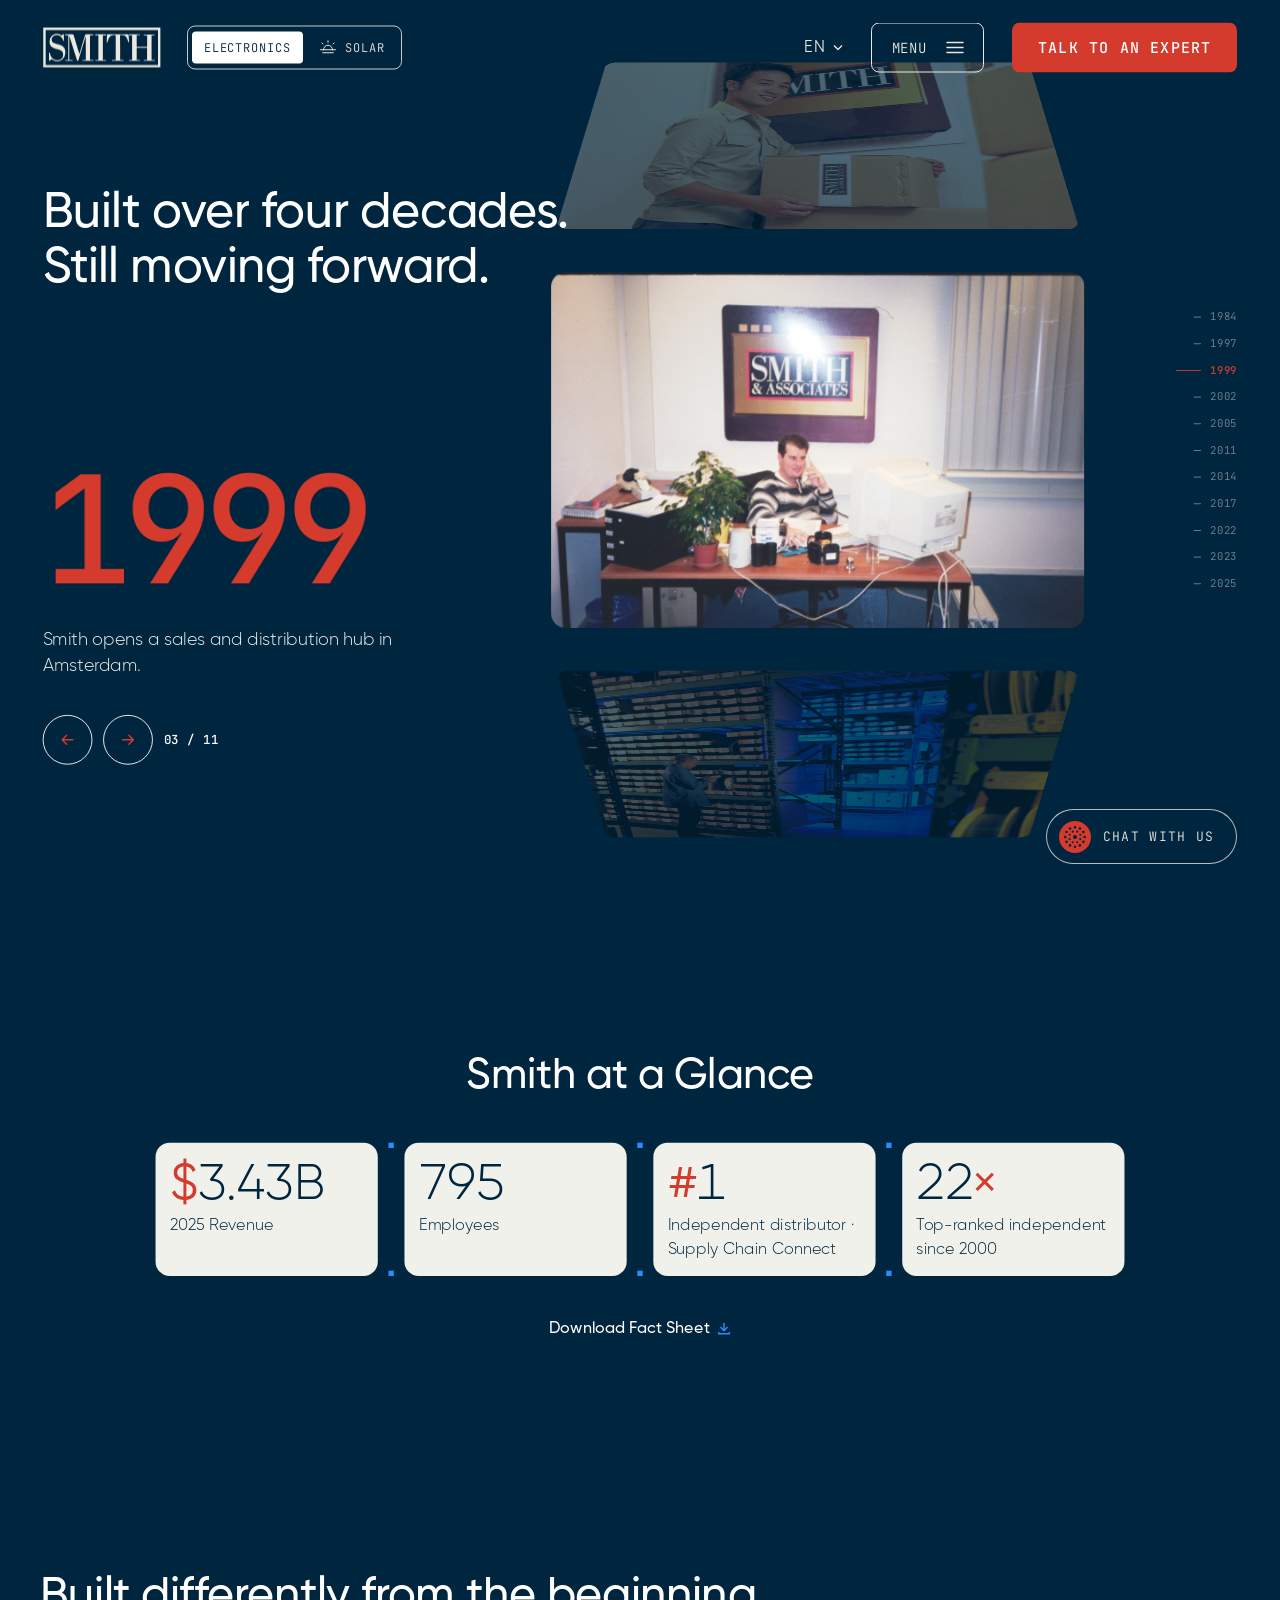
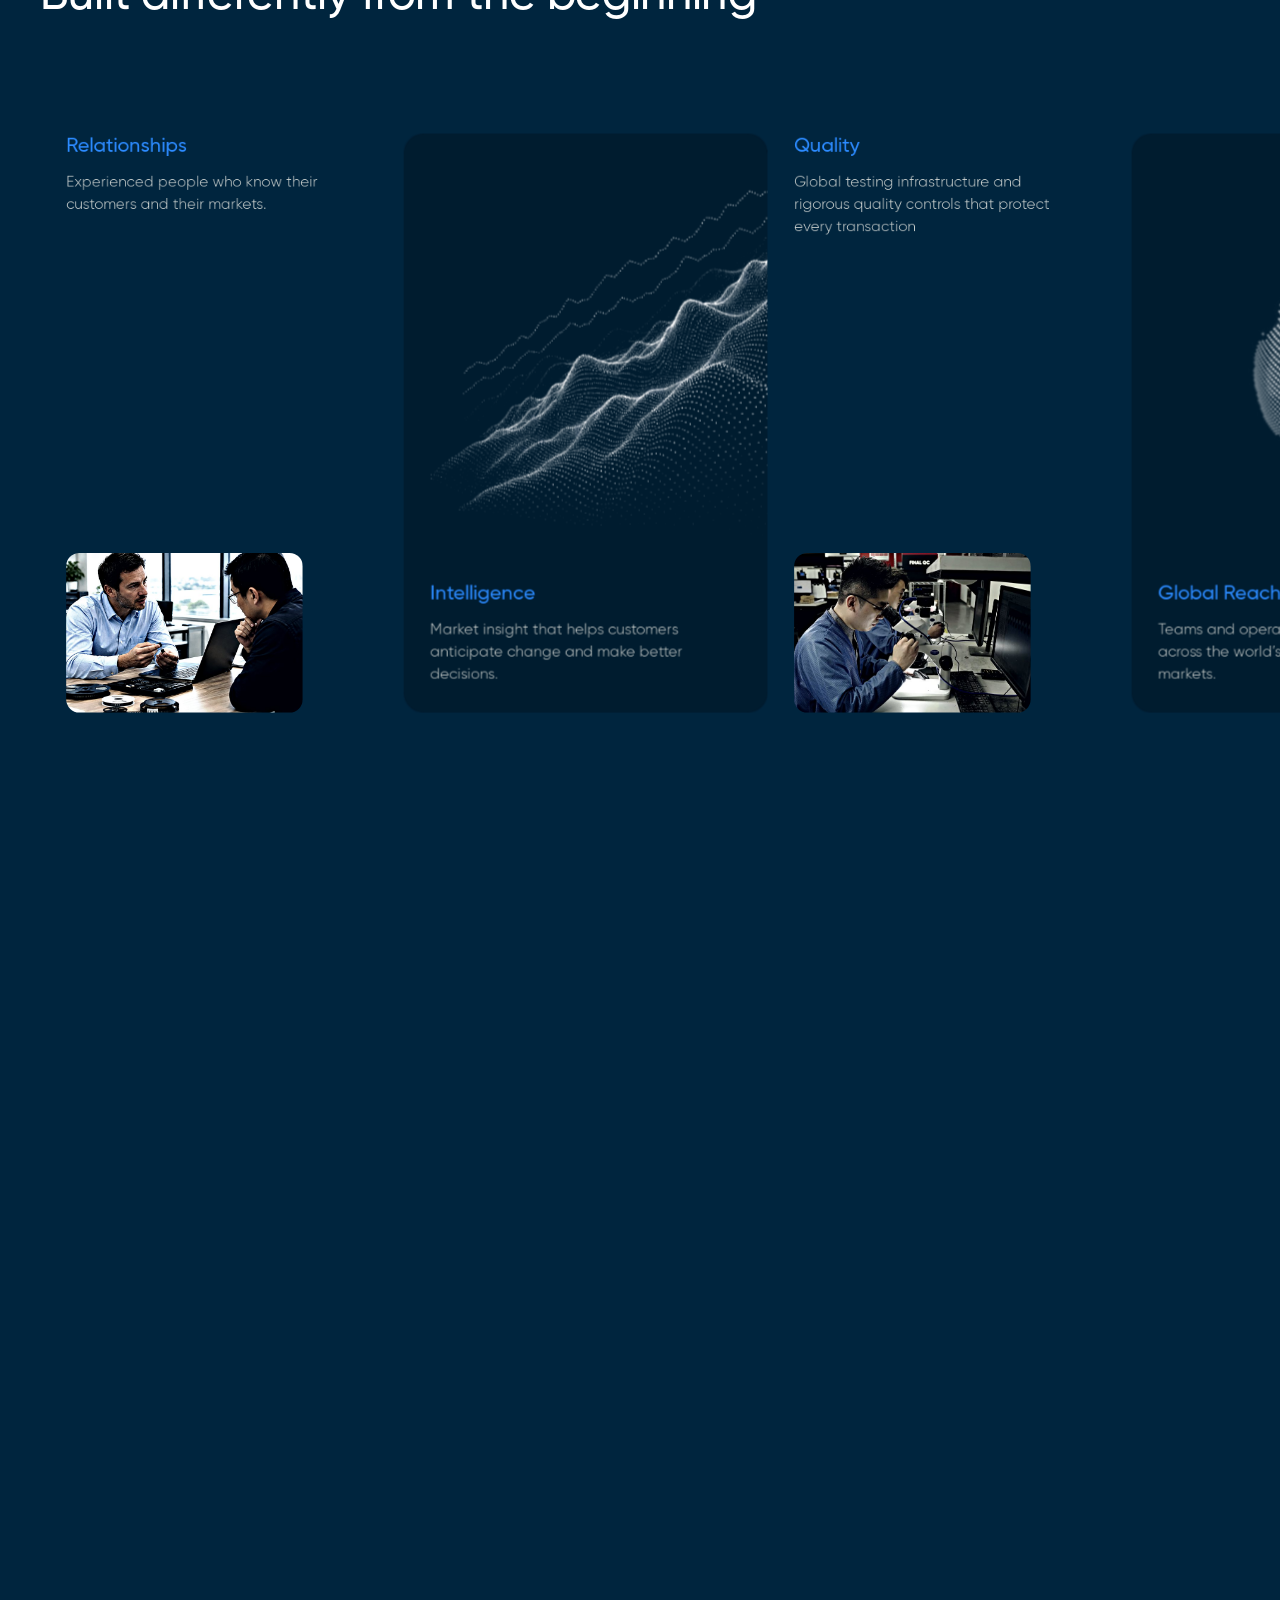
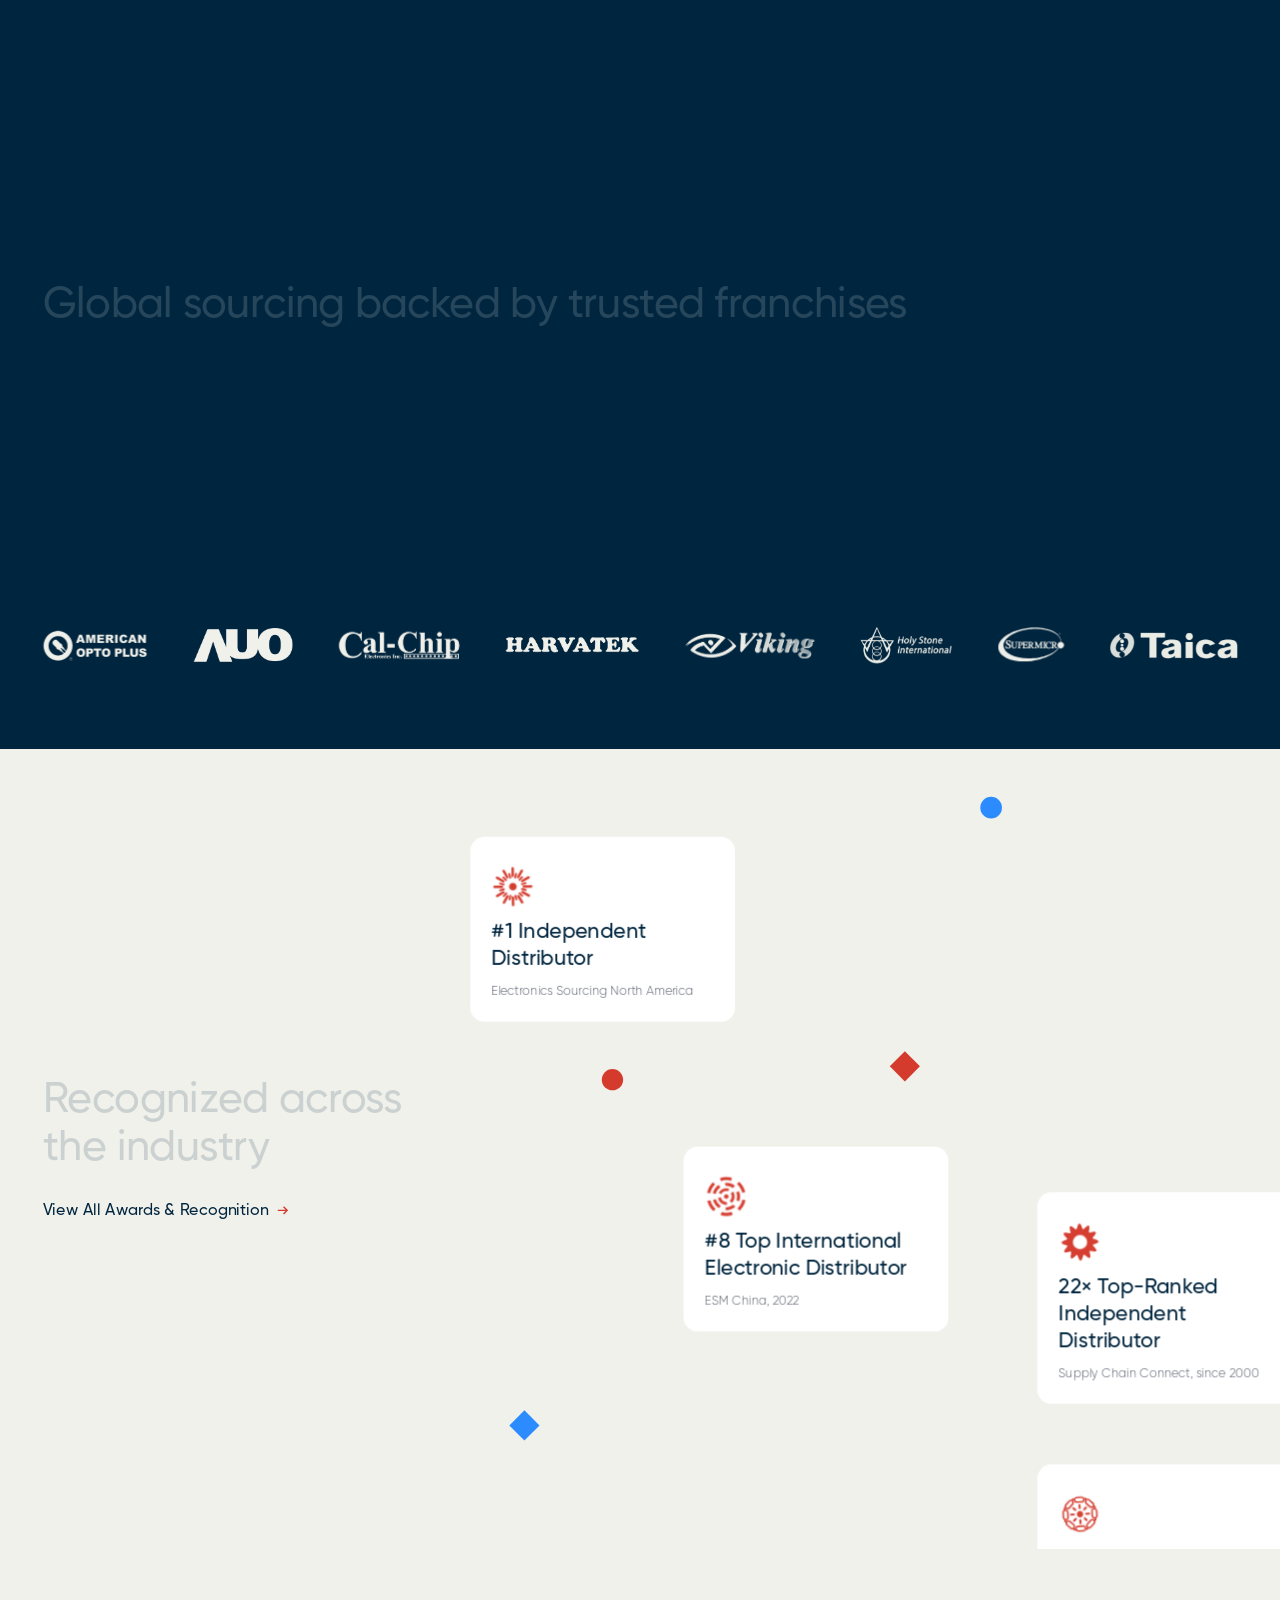
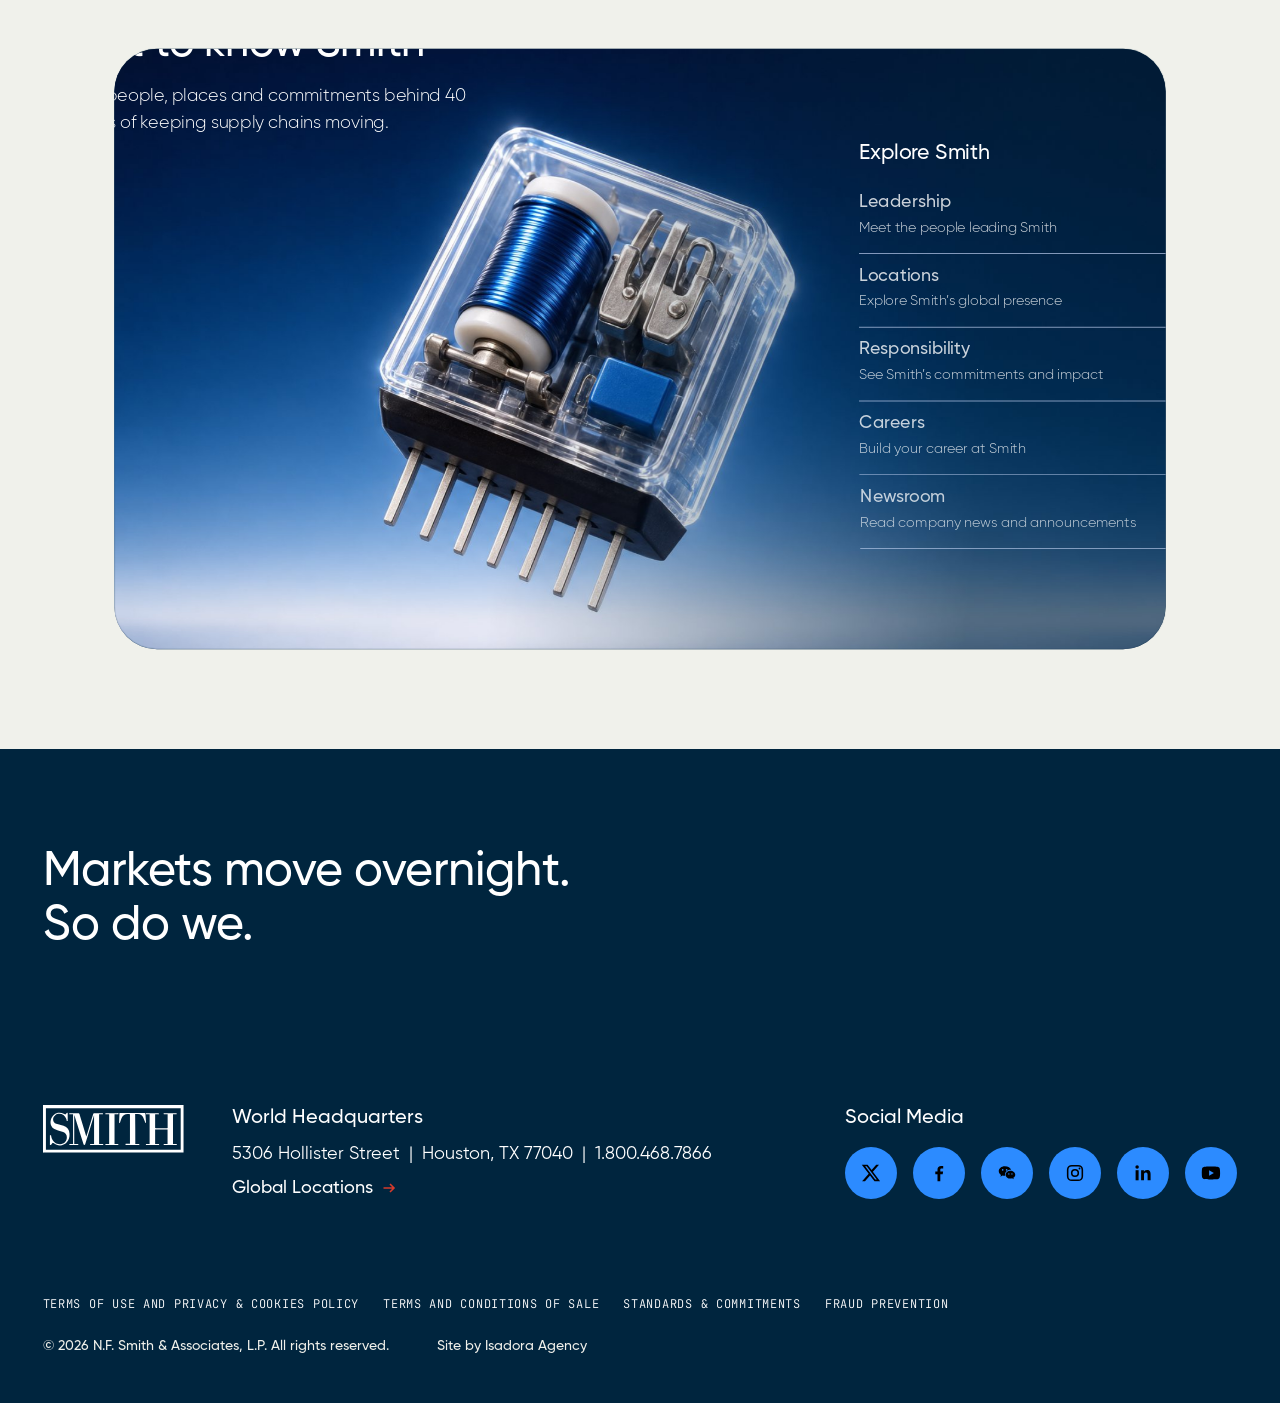
==== company/about-v2/index.html @ a2d8f2f0 "About v2: Get to know Smith title + subhead (matches Figma) Co-Authored-By: Claude Opus 5.5 <noreply" ====
<!doctype html>
<html lang="en">
<head>
  <meta charset="utf-8" />
  <script>document.documentElement.classList.add("js")</script>
  <meta name="robots" content="noindex, nofollow" />
  <meta name="viewport" content="width=device-width, initial-scale=1" />
  <title>About Smith (v2) — Smith</title>

  <link rel="preconnect" href="https://fonts.googleapis.com" />
  <link rel="preconnect" href="https://fonts.gstatic.com" crossorigin />
  <link href="https://fonts.googleapis.com/css2?family=JetBrains+Mono:wght@400;500&display=swap" rel="stylesheet" />
  <link rel="preload" href="../../assets/fonts/Gilroy-Regular.woff2" as="font" type="font/woff2" crossorigin />
  <link rel="preload" href="../../assets/fonts/Gilroy-Medium.woff2" as="font" type="font/woff2" crossorigin />

  <link rel="stylesheet" href="../../vendor/lenis.css" />
  <link rel="stylesheet" href="../../css/style.css?v=53" />
  <link rel="stylesheet" href="../../css/about-v2.css?v=7" />
</head>
<body class="page-about">

  <!-- shared icon sprite -->
  <svg width="0" height="0" style="position:absolute" aria-hidden="true">
    <symbol id="i-arrow" viewBox="0 0 16 16"><path d="M2.5 8h10.5M9 4l4 4-4 4" fill="none" stroke="currentColor" stroke-width="1.6"/></symbol>
    <symbol id="i-mark" viewBox="0 0 24 24" fill="currentColor"><circle cx="12" cy="2.2" r="1.3"/><circle cx="16.85" cy="3.5" r="1.3"/><circle cx="20.4" cy="7.05" r="1.3"/><circle cx="21.7" cy="12" r="1.3"/><circle cx="20.4" cy="16.85" r="1.3"/><circle cx="16.85" cy="20.4" r="1.3"/><circle cx="12" cy="21.7" r="1.3"/><circle cx="7.05" cy="20.4" r="1.3"/><circle cx="3.5" cy="16.85" r="1.3"/><circle cx="2.2" cy="12" r="1.3"/><circle cx="3.5" cy="7.05" r="1.3"/><circle cx="7.05" cy="3.5" r="1.3"/><circle cx="14.15" cy="6.65" r="1.05"/><circle cx="17.25" cy="9.75" r="1.05"/><circle cx="17.25" cy="14.15" r="1.05"/><circle cx="14.15" cy="17.25" r="1.05"/><circle cx="9.75" cy="17.25" r="1.05"/><circle cx="6.65" cy="14.15" r="1.05"/><circle cx="6.65" cy="9.75" r="1.05"/><circle cx="9.75" cy="6.65" r="1.05"/><circle cx="12" cy="12" r="2"/></symbol>
    <symbol id="i-chart" viewBox="0 0 24 24"><path d="M21 21H6.2c-1.1 0-1.7 0-2.1-.2a2 2 0 0 1-.9-.9C3 19.5 3 18.9 3 17.8V3m18 4-5.4 5.4c-.2.2-.3.3-.4.3h-.4c-.1 0-.2-.1-.4-.3l-1.9-1.9c-.2-.2-.3-.3-.4-.3h-.4c-.1 0-.2.1-.4.3L7 15m14-8h-4m4 0v4" fill="none" stroke="currentColor" stroke-width="2" stroke-linecap="round" stroke-linejoin="round"/></symbol>
  </svg>

  <!-- =====================================================
       HEADER — fixed nav (Nav Bar AA) + live market ticker
       ===================================================== -->
  <header class="header">
    <div class="nav">
      <div class="nav__brand">
        <a href="../../" class="logo" aria-label="Smith home"><img src="../../assets/img/logo.svg" alt="Smith" width="120" height="41" /></a>
        <nav class="switch" aria-label="Business unit">
          <a class="switch__btn is-active" href="../../" aria-current="page">Electronics</a>
          <a class="switch__btn" href="https://isadoraagency.github.io/smith-solar/" data-site-switch>
            <!-- sun icon, from the Smith Solar nav toggle -->
            <svg class="switch__icon" width="18" height="18" viewBox="0 0 18 18" fill="none" aria-hidden="true"><path d="M9 2.25V3.75M3.98559 5.48559L2.92493 4.42493M14.0143 5.48559L15.075 4.42493M4.5 11.25C4.5 8.76472 6.51472 6.75 9 6.75C11.4853 6.75 13.5 8.76472 13.5 11.25M4.5 11.25H13.5M4.5 11.25H1.5M13.5 11.25H16.5M14.25 14.25H3.75" stroke="currentColor" stroke-linecap="round" stroke-linejoin="round"/></svg>
            Solar
          </a>
        </nav>
      </div>

      <div class="nav__right">
        <button type="button" class="nav__lang">EN <svg width="10" height="6" viewBox="0 0 10 6" fill="none" stroke="currentColor" stroke-width="1.3" aria-hidden="true"><path d="m1 1 4 4 4-4"/></svg></button>
        <button type="button" class="menu-btn" id="menuBtn" aria-expanded="false" aria-controls="siteMenu"><span class="menu-btn__label">Menu</span><svg class="menu-btn__open" width="24" height="24" viewBox="0 0 24 24" fill="none" stroke="currentColor" stroke-width="1.5" stroke-linecap="round" aria-hidden="true"><path d="M4 7h16M4 12h16M4 17h16"/></svg><svg class="menu-btn__close" width="24" height="24" viewBox="0 0 24 24" fill="none" stroke="currentColor" stroke-width="1.6" stroke-linecap="round" aria-hidden="true"><path d="M6 6l12 12M18 6 6 18"/></svg></button>
        <a href="#contact" class="cta">Talk to an Expert</a>
      </div>
    </div>

    <!-- full-screen menu (sm-nav-desktop v2, state=open) — js/nav-menu.js -->
    <div class="site-menu" id="siteMenu" role="dialog" aria-modal="true" aria-label="Menu" hidden data-lenis-prevent>
      <div class="site-menu__inner">
        <ul class="site-menu__primary" aria-label="Menu">
            <li><button type="button" class="site-menu__item" data-panel="services" aria-controls="panel-services">Services<svg class="site-menu__arrow" viewBox="0 0 20 20" aria-hidden="true"><path d="M4 10h12M11 5l5 5-5 5"/></svg></button></li>
            <li><a href="#" class="site-menu__item">Products<svg class="site-menu__arrow" viewBox="0 0 20 20" aria-hidden="true"><path d="M4 10h12M11 5l5 5-5 5"/></svg></a></li>
            <li><button type="button" class="site-menu__item" data-panel="industries" aria-controls="panel-industries">Industries<svg class="site-menu__arrow" viewBox="0 0 20 20" aria-hidden="true"><path d="M4 10h12M11 5l5 5-5 5"/></svg></button></li>
            <li><a href="#" class="site-menu__item">Quality<svg class="site-menu__arrow" viewBox="0 0 20 20" aria-hidden="true"><path d="M4 10h12M11 5l5 5-5 5"/></svg></a></li>
            <li><a href="#" class="site-menu__item">Market Intelligence<svg class="site-menu__arrow" viewBox="0 0 20 20" aria-hidden="true"><path d="M4 10h12M11 5l5 5-5 5"/></svg></a></li>
            <li><button type="button" class="site-menu__item is-current" data-panel="company" aria-controls="panel-company">Company<svg class="site-menu__arrow" viewBox="0 0 20 20" aria-hidden="true"><path d="M4 10h12M11 5l5 5-5 5"/></svg></button></li>
            <li class="site-menu__login-row"><a href="#" class="site-menu__login"><svg class="site-menu__user" viewBox="0 0 24 24" fill="none" stroke="currentColor" stroke-width="1.3" aria-hidden="true"><circle cx="12" cy="8" r="4.2"/><path d="M4 21c.8-4.2 4-6.5 8-6.5s7.2 2.3 8 6.5"/></svg><span>Log in</span></a></li>
        </ul>
        <div class="site-menu__panels">
          <div class="site-menu__panel" id="panel-services" data-panel="services" hidden>
            <p class="site-menu__title">Services</p>
            <ul><li><a href="../../services/procurement-v3/">Procurement<svg class="site-menu__arrow" viewBox="0 0 20 20" aria-hidden="true"><path d="M4 10h12M11 5l5 5-5 5"/></svg></a></li><li><a href="#">Supply Chain<svg class="site-menu__arrow" viewBox="0 0 20 20" aria-hidden="true"><path d="M4 10h12M11 5l5 5-5 5"/></svg></a></li><li><a href="#">Operational Capabilities<svg class="site-menu__arrow" viewBox="0 0 20 20" aria-hidden="true"><path d="M4 10h12M11 5l5 5-5 5"/></svg></a></li></ul>
          </div>
          <div class="site-menu__panel site-menu__panel--cols" id="panel-industries" data-panel="industries" hidden>
            <p class="site-menu__title">Industries</p>
            <ul><li><a href="../../industries/aerospace-defense/">Aerospace &amp; Defense<svg class="site-menu__arrow" viewBox="0 0 20 20" aria-hidden="true"><path d="M4 10h12M11 5l5 5-5 5"/></svg></a></li><li><a href="#">Automation<svg class="site-menu__arrow" viewBox="0 0 20 20" aria-hidden="true"><path d="M4 10h12M11 5l5 5-5 5"/></svg></a></li><li><a href="#">Automotive<svg class="site-menu__arrow" viewBox="0 0 20 20" aria-hidden="true"><path d="M4 10h12M11 5l5 5-5 5"/></svg></a></li><li><a href="#">Computing<svg class="site-menu__arrow" viewBox="0 0 20 20" aria-hidden="true"><path d="M4 10h12M11 5l5 5-5 5"/></svg></a></li><li><a href="#">Consumer Electronics<svg class="site-menu__arrow" viewBox="0 0 20 20" aria-hidden="true"><path d="M4 10h12M11 5l5 5-5 5"/></svg></a></li><li><a href="#">Data Centers<svg class="site-menu__arrow" viewBox="0 0 20 20" aria-hidden="true"><path d="M4 10h12M11 5l5 5-5 5"/></svg></a></li><li><a href="#">E-Commerce<svg class="site-menu__arrow" viewBox="0 0 20 20" aria-hidden="true"><path d="M4 10h12M11 5l5 5-5 5"/></svg></a></li><li><a href="#">Education<svg class="site-menu__arrow" viewBox="0 0 20 20" aria-hidden="true"><path d="M4 10h12M11 5l5 5-5 5"/></svg></a></li><li><a href="#">Gaming<svg class="site-menu__arrow" viewBox="0 0 20 20" aria-hidden="true"><path d="M4 10h12M11 5l5 5-5 5"/></svg></a></li><li><a href="#">IoT<svg class="site-menu__arrow" viewBox="0 0 20 20" aria-hidden="true"><path d="M4 10h12M11 5l5 5-5 5"/></svg></a></li><li><a href="#">Medical<svg class="site-menu__arrow" viewBox="0 0 20 20" aria-hidden="true"><path d="M4 10h12M11 5l5 5-5 5"/></svg></a></li><li><a href="#">Oil &amp; Gas<svg class="site-menu__arrow" viewBox="0 0 20 20" aria-hidden="true"><path d="M4 10h12M11 5l5 5-5 5"/></svg></a></li></ul>
          </div>
          <div class="site-menu__panel site-menu__panel--groups" id="panel-company" data-panel="company" hidden>
            <p class="site-menu__title">Company</p>
            <div class="site-menu__groups">
              <div class="site-menu__group"><p class="site-menu__group-title">About Us</p><ul><li><a href="../../company/about-v2/" aria-current="page">Smith Advantage<svg class="site-menu__arrow" viewBox="0 0 20 20" aria-hidden="true"><path d="M4 10h12M11 5l5 5-5 5"/></svg></a></li><li><a href="#">Leadership<svg class="site-menu__arrow" viewBox="0 0 20 20" aria-hidden="true"><path d="M4 10h12M11 5l5 5-5 5"/></svg></a></li><li><a href="#">Locations<svg class="site-menu__arrow" viewBox="0 0 20 20" aria-hidden="true"><path d="M4 10h12M11 5l5 5-5 5"/></svg></a></li><li><a href="#">Careers<svg class="site-menu__arrow" viewBox="0 0 20 20" aria-hidden="true"><path d="M4 10h12M11 5l5 5-5 5"/></svg></a></li><li><a href="#">Newsroom<svg class="site-menu__arrow" viewBox="0 0 20 20" aria-hidden="true"><path d="M4 10h12M11 5l5 5-5 5"/></svg></a></li></ul></div>
              <div class="site-menu__group"><p class="site-menu__group-title">Our Values</p><ul><li><a href="#">Corporate Social Responsibility<svg class="site-menu__arrow" viewBox="0 0 20 20" aria-hidden="true"><path d="M4 10h12M11 5l5 5-5 5"/></svg></a></li><li><a href="#">Sustainability<svg class="site-menu__arrow" viewBox="0 0 20 20" aria-hidden="true"><path d="M4 10h12M11 5l5 5-5 5"/></svg></a></li><li><a href="#">Structure &amp; Finance<svg class="site-menu__arrow" viewBox="0 0 20 20" aria-hidden="true"><path d="M4 10h12M11 5l5 5-5 5"/></svg></a></li></ul></div>
            </div>
          </div>
        </div>
      </div>
    </div>
  </header>

  <main id="main">
    <!-- =====================================================
         1. HERO + TIMELINE (sm-module--hero, 2994:12561)
         Pinned: scroll or drag rolls the photo drum through the
         years, the year rolls like an odometer, the index on the
         right and the arrows jump to any year.
         ===================================================== -->
    <section class="scene dp" id="top" data-nav="dark" aria-roledescription="carousel" aria-label="Smith timeline">
      <div class="canvas">
        <h1 class="dp__title" id="heroTitle">Built over four decades.<br />Still moving forward.</h1>
        <div class="dp__info">
          <p class="dp__year odo" id="dpYear" aria-hidden="true"><span class="odo__col"><span class="odo__strip"><span>0</span><span>1</span><span>2</span><span>3</span><span>4</span><span>5</span><span>6</span><span>7</span><span>8</span><span>9</span></span></span><span class="odo__col"><span class="odo__strip"><span>0</span><span>1</span><span>2</span><span>3</span><span>4</span><span>5</span><span>6</span><span>7</span><span>8</span><span>9</span></span></span><span class="odo__col"><span class="odo__strip"><span>0</span><span>1</span><span>2</span><span>3</span><span>4</span><span>5</span><span>6</span><span>7</span><span>8</span><span>9</span></span></span><span class="odo__col"><span class="odo__strip"><span>0</span><span>1</span><span>2</span><span>3</span><span>4</span><span>5</span><span>6</span><span>7</span><span>8</span><span>9</span></span></span></p>
          <p class="dp__text" id="dpText" aria-live="polite">Smith is founded in Houston by the Ackerley family.</p>
          <div class="dp__controls">
            <button type="button" class="dp__btn dp__btn--prev" id="tlPrev" aria-label="Previous year" disabled><svg viewBox="0 0 20 20" aria-hidden="true"><path d="M4 10h12M11 5l5 5-5 5"/></svg></button>
            <button type="button" class="dp__btn" id="tlNext" aria-label="Next year"><svg viewBox="0 0 20 20" aria-hidden="true"><path d="M4 10h12M11 5l5 5-5 5"/></svg></button>
            <p class="dp__count"><span id="tlNow">01</span> / 11</p>
          </div>
        </div>
        <div class="dp__stage" id="dpStage">
          <ol class="dp__stack" id="dpStack">
            <li class="dp-slide"><img src="../../assets/img/about/1984.jpg" alt="Smith in 1984" draggable="false" /></li>
            <li class="dp-slide"><img src="../../assets/img/about/1997.jpg" alt="Smith in 1997" draggable="false" /></li>
            <li class="dp-slide"><img src="../../assets/img/about/1999.jpg" alt="Smith in 1999" loading="lazy" draggable="false" /></li>
            <li class="dp-slide"><img src="../../assets/img/about/2002.jpg" alt="Smith in 2002" loading="lazy" draggable="false" /></li>
            <li class="dp-slide"><img src="../../assets/img/about/2005.jpg" alt="Smith in 2005" loading="lazy" draggable="false" /></li>
            <li class="dp-slide"><img src="../../assets/img/about/2011.jpg" alt="Smith in 2011" loading="lazy" draggable="false" /></li>
            <li class="dp-slide"><img src="../../assets/img/about/2014.jpg" alt="Smith in 2014" loading="lazy" draggable="false" /></li>
            <li class="dp-slide"><img src="../../assets/img/about/2017.jpg" alt="Smith in 2017" loading="lazy" draggable="false" /></li>
            <li class="dp-slide"><img src="../../assets/img/about/2022.jpg" alt="Smith in 2022" loading="lazy" draggable="false" /></li>
            <li class="dp-slide"><img src="../../assets/img/about/2023.jpg" alt="Smith in 2023" loading="lazy" draggable="false" /></li>
            <li class="dp-slide"><img src="../../assets/img/about/2025.jpg" alt="Smith in 2025" loading="lazy" draggable="false" /></li>
          </ol>
        </div>
        <nav class="dp-index" aria-label="Timeline years">
          <ol>
            <li class="dp-index__item is-active"><button type="button" aria-label="Go to 1984"><i></i>1984</button></li>
            <li class="dp-index__item"><button type="button" aria-label="Go to 1997"><i></i>1997</button></li>
            <li class="dp-index__item"><button type="button" aria-label="Go to 1999"><i></i>1999</button></li>
            <li class="dp-index__item"><button type="button" aria-label="Go to 2002"><i></i>2002</button></li>
            <li class="dp-index__item"><button type="button" aria-label="Go to 2005"><i></i>2005</button></li>
            <li class="dp-index__item"><button type="button" aria-label="Go to 2011"><i></i>2011</button></li>
            <li class="dp-index__item"><button type="button" aria-label="Go to 2014"><i></i>2014</button></li>
            <li class="dp-index__item"><button type="button" aria-label="Go to 2017"><i></i>2017</button></li>
            <li class="dp-index__item"><button type="button" aria-label="Go to 2022"><i></i>2022</button></li>
            <li class="dp-index__item"><button type="button" aria-label="Go to 2023"><i></i>2023</button></li>
            <li class="dp-index__item"><button type="button" aria-label="Go to 2025"><i></i>2025</button></li>
          </ol>
        </nav>
        <div hidden><template>Smith is founded in Houston by the Ackerley family.</template><template>Smith opens a sales and distribution hub in Hong Kong.</template><template>Smith opens a sales and distribution hub in Amsterdam.</template><template>Smith earns ISO 9001 certification.</template><template>Smith’s sales exceed $500 million.</template><template>Smith completes a green renovation of its Houston headquarters.</template><template>A new 57,000 sq. ft. Houston operational hub extends service capabilities.</template><template>Smith’s sales exceed $1 billion.</template><template>Smith’s sales exceed $4 billion.</template><template>Smith opens its fifth distribution hub, in Singapore.</template><template>With 800 employees worldwide, Smith is the leading independent distributor of electronic components.</template></div>
      </div>
    </section>

    <!-- =====================================================
         2. SMITH AT A GLANCE (sm-module--global-reach, 3001:13951)
         ===================================================== -->
    <section class="frame glance" data-nav="dark" style="--fh:666">
      <div class="frame__canvas">
        <h2 class="t-h2 glance__title" id="glanceTitle">Smith at a Glance</h2>
        <ul class="glance__stats">
          <li class="stat"><p class="stat__value" data-count="3.45" data-pre="$" data-post="B"><b>$</b>3.45B</p><p class="stat__label">2025 Revenue</p></li>
          <li class="stat"><p class="stat__value" data-count="800" data-pre="" data-post="">800</p><p class="stat__label">Employees</p></li>
          <li class="stat"><p class="stat__value" data-count="1" data-pre="#" data-post=""><b>#</b>1</p><p class="stat__label">Independent distributor · Supply Chain Connect</p></li>
          <li class="stat"><p class="stat__value" data-count="22" data-pre="" data-post="×">22<b>×</b></p><p class="stat__label">Top-ranked independent since 2000</p></li>
        </ul>
        <a href="#" class="link glance__link">Download Fact Sheet <svg viewBox="0 0 16 16" aria-hidden="true"><path d="M8 2v8.5M4 6.5l4 4 4-4M2 12v2h12v-2" fill="none" stroke="currentColor" stroke-width="1.6"/></svg></a>
      </div>
    </section>

    <!-- =====================================================
         3. BUILT DIFFERENTLY (3001:14938) — pinned; the strip of
         five pillars scrolls sideways under the title
         ===================================================== -->
    <section class="frame proven" id="advantage" data-nav="dark" style="--fh:1088">
      <div class="frame__canvas">
        <h2 class="proven__title" id="builtTitle">Built differently from the beginning</h2>
        <div class="proven__track" id="provenTrack">
          <article class="pcol">
            <div class="pcol__entry"><h3 class="pcol__title">Relationships</h3><p class="pcol__text">Experienced people who know their customers and their markets.</p></div>
            <figure class="pcol__photo"><img src="../../assets/img/about-v2/relationships.jpg" alt="A Smith trader reviewing parts with a customer" loading="lazy" /></figure>
          </article>
          <article class="pcol pcol--card">
            <img class="pcol__dots" src="../../assets/img/about-v2/intelligence-dots.jpg" alt="" loading="lazy" />
            <div class="pcol__entry pcol__entry--bottom"><h3 class="pcol__title">Intelligence</h3><p class="pcol__text">Market insight that helps customers anticipate change and make better decisions.</p></div>
          </article>
          <article class="pcol">
            <div class="pcol__entry"><h3 class="pcol__title">Quality</h3><p class="pcol__text">Global testing infrastructure and rigorous quality controls that protect every transaction</p></div>
            <figure class="pcol__photo"><img src="../../assets/img/about-v2/quality.jpg" alt="Smith engineers inspecting components under microscopes" loading="lazy" /></figure>
          </article>
          <article class="pcol pcol--card">
            <img class="pcol__dots pcol__dots--globe" src="../../assets/img/about-v2/globe-dots.jpg" alt="" loading="lazy" />
            <div class="pcol__entry pcol__entry--bottom"><h3 class="pcol__title">Global Reach</h3><p class="pcol__text">Teams and operational capabilities across the world’s major electronics markets.</p></div>
          </article>
          <article class="pcol">
            <div class="pcol__entry"><h3 class="pcol__title">Stability</h3><p class="pcol__text">Privately held, financially strong, and built to make decisions for the long term.</p></div>
            <figure class="pcol__photo"><img src="../../assets/img/about-v2/stability.jpg" alt="Smith’s Houston facility" loading="lazy" /></figure>
          </article>
        </div>
      </div>
    </section>

    <!-- =====================================================
         4. FRANCHISES (sm-module--franchises, 2994:12757)
         ===================================================== -->
    <section class="frame franchises" data-nav="dark" style="--fh:622">
      <div class="frame__canvas">
        <h2 class="t-h2 franchises__title" id="franTitle">Global sourcing backed by trusted franchises</h2>
        <ul class="logo-belt">
          <li><img src="../../assets/img/about-v2/logos/american-opto-plus.png" alt="American Opto Plus" style="width:119px;height:36px" /></li>
          <li><img src="../../assets/img/about-v2/logos/au-optronics.png" alt="AU Optronics" style="width:111px;height:39px" /></li>
          <li><img src="../../assets/img/about-v2/logos/cal-chip.png" alt="Cal-Chip Electronics" style="width:137px;height:31px" /></li>
          <li><img src="../../assets/img/about-v2/logos/harvatek.png" alt="Harvatek" style="width:150px;height:19px" /></li>
          <li><img src="../../assets/img/about-v2/logos/viking.png" alt="Viking Tech America" style="width:147px;height:29px" /></li>
          <li><img src="../../assets/img/about-v2/logos/holy-stone.png" alt="Holy Stone International" style="width:103px;height:42px" /></li>
          <li><img src="../../assets/img/about-v2/logos/super-micro.svg" alt="Super Micro Computer" style="width:75px;height:40px" /></li>
          <li><img src="../../assets/img/about-v2/logos/taica.png" alt="Taica" style="width:143px;height:30px" /></li>
        </ul>
      </div>
    </section>

    <!-- =====================================================
         5. RECOGNITION (sm-module--about, 3001:14556) — the award
         cards hang off routes that draw themselves in
         ===================================================== -->
    <section class="frame recog" data-nav="light" style="--fh:900">
      <div class="frame__canvas">
        <svg class="recog__lines" viewBox="0 0 1440 900" aria-hidden="true">
          <g transform="translate(573 0)">
            <path class="recog__route" d="M697.762 -331L697.762 -189.416C697.762 -160.694 682.439 -134.153 657.565 -119.792C651.48 -116.279 644.961 -113.579 638.175 -111.761L591.762 -99.3242C562.575 -91.5036 542.297 -65.0311 542.348 -34.8146L542.914 301.566C542.965 331.804 563.292 358.249 592.5 366.076L649.137 381.251C678.254 389.053 698.501 415.439 698.501 445.583L698.5 1439"/>
            <path class="recog__route" d="M543.037 -15L543.037 142.831C543.037 162.106 534.969 180.501 520.79 193.558C515.021 198.87 508.389 203.158 501.178 206.24L476.549 216.765C457.72 224.812 445.514 243.323 445.536 263.799L445.928 635.312C445.949 655.796 458.176 674.296 477.012 682.345L512.537 697.527C531.317 705.553 543.5 724.007 543.5 744.431L543.5 1449"/>
            <path class="recog__route" d="M115.535 1169L115.535 1011.17C115.535 991.894 107.467 973.499 93.288 960.442C87.5194 955.13 80.8871 950.842 73.6762 947.76L49.0467 937.235C30.2178 929.188 18.0121 910.677 18.0337 890.201L18.4257 518.688C18.4473 498.204 30.674 479.704 49.51 471.655L85.0351 456.473C103.816 448.447 115.998 429.993 115.998 409.569L115.998 -295"/>
            <rect class="recog__node" x="444.969" y="340" width="24" height="24" transform="rotate(45 444.969 340)" fill="#D53B2D"/>
            <rect class="recog__node" x="16.9707" y="744" width="24" height="24" transform="rotate(45 16.9707 744)" fill="#2C8BFF"/>
          </g>
          <circle class="recog__node" cx="689" cy="372" r="12" fill="#D53B2D"/>
          <circle class="recog__node" cx="1115" cy="66" r="12" fill="#2C8BFF"/>
        </svg>
        <div class="recog__intro">
          <h2 class="t-h2 recog__title" id="recogTitle">Recognized across the industry</h2>
          <a href="#" class="link recog__all">View All Awards &amp; Recognition <svg aria-hidden="true"><use href="#i-arrow"/></svg></a>
        </div>
        <ul class="awards">
          <li class="award" style="left:529px;top:78px"><img class="award__icon" src="../../assets/img/about/icon-sun.svg" width="48" height="48" alt="" /><h3 class="award__title">#1 Independent Distributor</h3><p class="award__meta">Electronics Sourcing North America</p></li>
          <li class="award" style="left:769px;top:414px"><img class="award__icon" src="../../assets/img/about/icon-radar.svg" width="48" height="48" alt="" /><h3 class="award__title">#8 Top International Electronic Distributor</h3><p class="award__meta">ESM China, 2022</p></li>
          <li class="award" style="left:1167px;top:446px"><img class="award__icon" src="../../assets/img/about/icon-flower.svg" width="48" height="48" alt="" /><h3 class="award__title">22× Top-Ranked Independent Distributor</h3><p class="award__meta">Supply Chain Connect, since 2000</p></li>
          <li class="award" style="left:1167px;top:754px"><img class="award__icon" src="../../assets/img/about/icon-hub.svg" width="48" height="48" alt="" /><h3 class="award__title">Best Company Culture</h3><p class="award__meta">Comparably, 2022</p></li>
        </ul>
      </div>
    </section>

    <!-- =====================================================
         6. EXPERIENCE + EXPLORE (sm-module--experience, 3008:4833)
         ===================================================== -->
    <section class="frame exp" data-nav="light" style="--fh:900">
      <div class="frame__canvas">
        <div class="exp__card" data-nav="dark">
          <div class="exp__media"><img src="../../assets/img/about-v2/experience.jpg" alt="" loading="lazy" /></div>
          <h2 class="t-h2 exp__title" id="expTitle">Get to know Smith</h2>
          <p class="exp__sub">The people, places and commitments behind 40 years of keeping supply chains moving.</p>
          <div class="explore">
            <h3 class="explore__title">Explore Smith</h3>
            <ul class="explore__list">
              <li><a href="#" class="xlink"><span class="xlink__title">Leadership</span><span class="xlink__text">Meet the people leading Smith</span><svg aria-hidden="true"><use href="#i-arrow"/></svg></a></li>
              <li><a href="#" class="xlink"><span class="xlink__title">Locations</span><span class="xlink__text">Explore Smith’s global presence</span><svg aria-hidden="true"><use href="#i-arrow"/></svg></a></li>
              <li><a href="#" class="xlink"><span class="xlink__title">Responsibility</span><span class="xlink__text">See Smith’s commitments and impact</span><svg aria-hidden="true"><use href="#i-arrow"/></svg></a></li>
              <li><a href="#" class="xlink"><span class="xlink__title">Careers</span><span class="xlink__text">Build your career at Smith</span><svg aria-hidden="true"><use href="#i-arrow"/></svg></a></li>
              <li><a href="#" class="xlink"><span class="xlink__title">Newsroom</span><span class="xlink__text">Read company news and announcements</span><svg aria-hidden="true"><use href="#i-arrow"/></svg></a></li>
            </ul>
          </div>
        </div>
      </div>
    </section>
    <!-- =====================================================
         FOOTER  (sm-footer)
         ===================================================== -->
    <footer class="footer">
      <div class="footer__cta">
        <p class="footer__quote">Markets move overnight.<br />So do we.</p>

        <!-- one-line circuit, same motif as the About section -->
        <svg class="footer__circuit" viewBox="0 0 1440 80" aria-hidden="true">
          <path class="footer__circuit-line" d="M-10 60 H360 C400 60 405 20 445 20 H980 C1020 20 1025 60 1065 60 H1450" />
          <circle class="marker marker--red" cx="700" cy="20" r="12" />
          <g transform="translate(1250 60) rotate(45)"><rect class="marker marker--blue" x="-8.5" y="-8.5" width="17" height="17" /></g>
          <circle class="marker marker--white" cx="180" cy="60" r="12" />
        </svg>
      </div>

      <div class="footer__info">
        <img class="footer__logo" src="../../assets/img/logo.svg" alt="Smith" width="141" height="48" />
        <div class="footer__address">
          <h3>World Headquarters</h3>
          <p>5306 Hollister Street <span>|</span> Houston, TX 77040 <span>|</span> <a href="tel:18004687866">1.800.468.7866</a></p>
          <a href="#" class="link link--inverse">Global Locations <svg aria-hidden="true"><use href="#i-arrow"/></svg></a>
        </div>
        <div class="footer__social">
          <h3>Social Media</h3>
          <ul>
            <li><a href="#" aria-label="X"><svg viewBox="0 0 22 22" fill="currentColor" aria-hidden="true"><path d="M16.2 2.7H19L12.9 9.7l7.2 9.5h-5.6L10 13.4l-5 5.8H2.1l6.6-7.5-6.9-9h5.8l4 5.3 4.6-5.3Zm-1 14.9h1.6L6.7 4.3H5.1l10.1 13.3Z"/></svg></a></li>
            <li><a href="#" aria-label="Facebook"><svg viewBox="0 0 22 22" fill="currentColor" aria-hidden="true"><path d="M12.3 19.2v-6.9h2.4l.4-2.7h-2.8V7.8c0-.8.3-1.3 1.4-1.3h1.5V4c-.3 0-1.1-.1-2.1-.1-2.2 0-3.6 1.3-3.6 3.7v2H7.3v2.7h2.2v6.9h2.8Z"/></svg></a></li>
            <li><a href="#" aria-label="WeChat"><svg viewBox="0 0 24 24" aria-hidden="true"><path fill="currentColor" d="M9.5 4.5C5.9 4.5 3 6.9 3 9.9c0 1.7.9 3.2 2.4 4.2L4.8 16l2.3-1.2c.7.2 1.5.3 2.4.3l.5-.1a4.6 4.6 0 0 1-.2-1.3c0-3 2.8-5.3 6.3-5.3h.4c-.6-2.2-3.3-3.9-7-3.9z"/><path fill="currentColor" d="M21 13.8c0-2.4-2.4-4.3-5.3-4.3s-5.3 1.9-5.3 4.3 2.4 4.3 5.3 4.3c.6 0 1.2-.1 1.8-.3l1.9 1-.5-1.6c1.3-.8 2.1-2 2.1-3.4z"/><circle cx="7.3" cy="8.6" r=".9" fill="var(--eye)"/><circle cx="11.6" cy="8.6" r=".9" fill="var(--eye)"/><circle cx="14" cy="13" r=".75" fill="var(--eye)"/><circle cx="17.4" cy="13" r=".75" fill="var(--eye)"/></svg></a></li>
            <li><a href="#" aria-label="Instagram"><svg viewBox="0 0 24 24" fill="none" stroke="currentColor" stroke-width="1.7" aria-hidden="true"><rect x="4" y="4" width="16" height="16" rx="4.5"/><circle cx="12" cy="12" r="3.6"/><circle cx="16.9" cy="7.1" r="1" fill="currentColor" stroke="none"/></svg></a></li>
            <li><a href="#" aria-label="LinkedIn"><svg viewBox="0 0 22 22" fill="currentColor" aria-hidden="true"><path d="M6.6 8.2h-3v10.1h3V8.2Z"/><circle cx="5.1" cy="5.05" r="1.75"/><path d="M9.1 8.2h2.8v1.5c.4-.9 1.5-1.8 3.2-1.8 2.9 0 3.5 1.9 3.5 4.4v6h-3v-5.2c0-1.1 0-2.7-1.7-2.7-1.8 0-1.9 1.3-1.9 2.7v5.2H9.1V8.2Z"/></svg></a></li>
            <li><a href="#" aria-label="YouTube"><svg viewBox="0 0 22 22" fill="currentColor" aria-hidden="true"><path d="M19.7 6.5c-.1-.8-.8-1.4-1.6-1.6-1.5-.4-7.2-.4-7.2-.4s-5.6 0-7.1.4c-.8.2-1.5.8-1.7 1.6-.3 1.5-.3 4.4-.3 4.4s0 3 .3 4.4c.2.9.9 1.5 1.7 1.7 1.5.4 7.1.4 7.1.4s5.7 0 7.2-.4c.8-.2 1.5-.8 1.6-1.7.4-1.4.4-4.4.4-4.4s0-2.9-.4-4.4Z"/><path d="m9.1 13.7 4.8-2.7-4.8-2.8v5.5Z" fill="var(--eye)"/></svg></a></li>
          </ul>
        </div>
      </div>

      <div class="footer__legal">
        <ul>
          <li><a href="#">Terms of Use and Privacy &amp; Cookies Policy</a></li>
          <li><a href="#">Terms and Conditions of Sale</a></li>
          <li><a href="#">Standards &amp; Commitments</a></li>
          <li><a href="#">Fraud Prevention</a></li>
        </ul>
        <div class="footer__meta">
          <span>© 2026 N.F. Smith &amp; Associates, L.P. All rights reserved.</span>
          <span>Site by Isadora Agency</span>
        </div>
      </div>
    </footer>
  </main>

  <!-- floating chat (sm-chat) -->
  <button type="button" class="chat" id="chatBtn" aria-expanded="false" aria-controls="chatPanel">
    <span class="chat__icon" aria-hidden="true"><svg><use href="#i-mark"/></svg></span>
    Chat with Us
  </button>

  <section class="chat-panel" id="chatPanel" role="dialog" aria-label="Chat with Ana Souza" hidden>
    <header class="chat-panel__head">
      <span class="chat-panel__avatar" aria-hidden="true">AS</span>
      <div class="chat-panel__who">
        <h2>Ana Souza</h2>
        <p>Account manager São Paulo · replies in minutes</p>
      </div>
      <button type="button" class="chat-panel__close" id="chatClose" aria-label="Close chat">
        <svg viewBox="0 0 24 24" aria-hidden="true"><path d="M6 6l12 12M18 6 6 18" fill="none" stroke="currentColor" stroke-width="1.8" stroke-linecap="round"/></svg>
      </button>
    </header>
    <div class="chat-panel__thread" id="chatThread" data-lenis-prevent>
      <p class="msg msg--them">Hi, I’m Ana from Smith. Tell me which parts you need and I’ll check availability and pricing for you.</p>
      <div class="chat-panel__quick" id="chatQuick">
        <button type="button">Request a Quote</button>
        <button type="button">Check Stock</button>
        <button type="button">Talk to a Trader</button>
      </div>
    </div>
    <form class="chat-panel__composer" id="chatForm">
      <label class="sr-only" for="chatInput">Message</label>
      <input id="chatInput" type="text" placeholder="Type a part number or question" autocomplete="off" />
      <button type="submit" aria-label="Send"><svg aria-hidden="true"><use href="#i-arrow"/></svg></button>
    </form>
  </section>


  <script src="../../vendor/gsap.min.js"></script>
  <script src="../../vendor/ScrollTrigger.min.js"></script>
  <script src="../../vendor/lenis.min.js"></script>
  <script src="../../js/about-v2.js?v=7"></script>
  <script src="../../js/nav-menu.js?v=6"></script>
</body>
</html>
---- vendor/lenis.css ----
html.lenis,
html.lenis body {
  height: auto;
}

.lenis.lenis-smooth {
  scroll-behavior: auto !important;
}

.lenis.lenis-smooth [data-lenis-prevent] {
  overscroll-behavior: contain;
}

.lenis.lenis-stopped {
  overflow: hidden;
}

.lenis.lenis-smooth iframe {
  pointer-events: none;
}
---- css/style.css ----
/* =========================================================
   SMITH — prototype styles
   Sizes are taken from the 1440px Figma frame.
   ========================================================= */

/* Gilroy (licensed files from the Smith starter kit, converted to woff2) */
@font-face { font-family: "Gilroy"; src: url("../assets/fonts/Gilroy-Light.woff2") format("woff2"); font-weight: 300; font-display: swap; }
@font-face { font-family: "Gilroy"; src: url("../assets/fonts/Gilroy-Regular.woff2") format("woff2"); font-weight: 400; font-display: swap; }
@font-face { font-family: "Gilroy"; src: url("../assets/fonts/Gilroy-Medium.woff2") format("woff2"); font-weight: 500; font-display: swap; }
@font-face { font-family: "Gilroy"; src: url("../assets/fonts/Gilroy-Semibold.woff2") format("woff2"); font-weight: 600; font-display: swap; }

:root {
  --navy: #00253e;
  --paper: #f0f1eb;
  --ink: #ebe8e0;               /* warm off-white text on dark */
  --red: #d53b2d;
  --cyan: #76e6fa;              /* line motif */
  --blue: #2c8bff;              /* diamond + card separator dots */
  --grey: #d5d5c9;
  --chrome: rgba(40, 46, 52, 0.86);   /* nav pill + ticker */

  --sans: "Gilroy", system-ui, sans-serif;
  --mono: "JetBrains Mono", ui-monospace, monospace;
  --serif: "Instrument Serif", "Times New Roman", serif;

  --gutter: clamp(16px, 3.33vw, 64px);   /* 48px @ 1440 */
}

* { box-sizing: border-box; margin: 0; padding: 0; }
html { -webkit-text-size-adjust: 100%; }
body {
  background: var(--navy);
  color: var(--ink);
  font-family: var(--sans);
  font-weight: 300;
  -webkit-font-smoothing: antialiased;
  overflow-x: hidden;
}
a { color: inherit; text-decoration: none; }
button { font: inherit; color: inherit; background: none; border: 0; cursor: pointer; }
ul { list-style: none; }

/* =========================================================
   Header
   ========================================================= */
.header {
  position: fixed;
  inset: 0 0 auto 0;
  z-index: 50;
  padding: 16px var(--gutter) 0;
  pointer-events: none;           /* only the bars themselves are clickable */
}
.header > * { pointer-events: auto; }

.nav {
  display: flex;
  align-items: center;
  justify-content: space-between;
  gap: 20px;
}
.nav__brand { display: flex; align-items: center; gap: 16px; }

.logo { display: block; color: var(--ink); line-height: 0; }
.logo img { width: 94px; height: auto; display: block; }   /* Nav Bar AA: Smith brand 94×32 */

.switch {                         /* sm-toggle: 191×42, 4px padding + gap, radius 8 */
  display: flex;
  gap: 4px;
  padding: 4px;
  border: 1px solid rgba(235, 232, 224, 0.85);
  border-radius: 8px;
}
.switch__btn {                     /* sm-toggle__option: 32px tall, 8/12 padding, radius 4, 12px mono */
  font-family: var(--mono);
  font-size: 12px;
  line-height: 16px;
  letter-spacing: 0.08em;
  text-transform: uppercase;
  padding: 8px 12px;
  border-radius: 4px;
  transition: background .25s, color .25s;
}
.switch__btn.is-active { background: #fff; color: var(--navy); }
.switch__btn { display: inline-flex; align-items: center; gap: 8px; }   /* gap: sun icon on Solar, as on the Solar site */
.switch__icon { flex: 0 0 auto; display: block; }
.switch__btn:not(.is-active):hover { background: rgba(255, 255, 255, .14); }
.header.is-on-light .switch__btn:not(.is-active):hover { background: rgba(0, 37, 62, .1); }

.nav__menu {
  display: flex;
  align-items: center;
  gap: 25px;
  height: 44px;
  padding: 0 20px;
  background: var(--chrome);
  border-radius: 6px;
  backdrop-filter: blur(8px);
  -webkit-backdrop-filter: blur(8px);
  font-family: var(--mono);
  font-size: 13.5px;
  letter-spacing: 0.08em;
  text-transform: uppercase;
}
.nav__menu a { transition: color .2s; }
.nav__menu a:hover { color: #fff; text-decoration: underline; text-underline-offset: 6px; }
.nav__lang { display: inline-flex; align-items: center; gap: 7px; font-size: 15px; letter-spacing: .04em; }
.nav__icon { display: grid; place-items: center; }

.cta {
  font-family: var(--mono);
  font-weight: 500;
  font-size: 15px;
  letter-spacing: 0.08em;
  text-transform: uppercase;
  color: #fff;
  background: var(--red);
  height: 50px;
  padding: 0 26px;
  display: inline-flex;
  align-items: center;
  border-radius: 8px;   /* same corners as .btn */
  transition: filter .2s;
}
.cta:hover { filter: brightness(1.08); }

.burger { display: none; width: 40px; height: 40px; position: relative; }
.burger span { position: absolute; left: 9px; right: 9px; height: 1.5px; background: var(--ink); }
.burger span:first-child { top: 16px; }
.burger span:last-child  { top: 23px; }

/* ---------- Ticker ---------- */
.ticker {
  display: flex;
  align-items: center;
  height: 32px;
  margin-top: 32px;
  background: var(--chrome);
  border-radius: 6px;
  overflow: hidden;
  backdrop-filter: blur(8px);
  -webkit-backdrop-filter: blur(8px);
}
.ticker__live {
  flex: 0 0 auto;
  display: flex; align-items: center; gap: 10px;
  padding: 0 28px 0 16px;
  font-family: var(--mono);
  font-size: 12.5px;
  letter-spacing: 0.1em;
  text-transform: uppercase;
  position: relative;
  z-index: 1;
}
.ticker__live i {
  width: 8px; height: 8px; border-radius: 2px; background: var(--red);
  animation: blink 1.6s ease-in-out infinite;
}
@keyframes blink { 50% { opacity: .25; } }

.ticker__viewport {
  flex: 1;
  display: flex;
  overflow: hidden;
  -webkit-mask-image: linear-gradient(90deg, transparent, #000 24px, #000 calc(100% - 24px), transparent);
          mask-image: linear-gradient(90deg, transparent, #000 24px, #000 calc(100% - 24px), transparent);
}
.ticker__track {
  flex: 0 0 auto;
  display: flex;
  animation: marquee 45s linear infinite;
}
.ticker:hover .ticker__track { animation-play-state: paused; }
@keyframes marquee { to { transform: translateX(-100%); } }

.ticker__track li {
  display: flex; align-items: center; gap: 8px;
  padding-right: 44px;
  white-space: nowrap;
  font-size: 13.5px;
  font-weight: 400;
}
.ticker__track b {
  font-family: var(--mono);
  font-weight: 400;
  font-size: 12.5px;
  letter-spacing: 0.1em;
  text-transform: uppercase;
  margin-right: 4px;
}
.ticker__track .up { color: var(--cyan); font-family: var(--mono); }

/* =========================================================
   Stage (hero → section 2)
   ========================================================= */
.stage {
  position: relative;
  height: 100vh;
  height: 100svh;
  min-height: 640px;
  overflow: hidden;
  background: var(--navy);
}

/* Lines + bubbles live in a box with the Figma's proportions
   so the circles always sit exactly on the lines. */
.flow {
  position: absolute;
  top: 0;
  left: 50%;
  width: min(100vw, 160vh);
  aspect-ratio: 1440 / 560;
  transform: translateX(-50%);
  z-index: 1;
}
.flow__lines { position: absolute; inset: 0; width: 100%; height: 100%; overflow: visible; }
.line {
  fill: none;
  stroke: var(--cyan);
  stroke-width: 2.6;
  stroke-linecap: round;
}
.marker { transform-box: fill-box; transform-origin: center; }   /* diamonds; circles grow via their radius */
.marker--white { fill: #fff; }
.marker--blue  { fill: var(--blue); }
.marker--red   { fill: var(--red); }
.marker--grey  { fill: var(--grey); }

.flow__slot,
.bubble {
  position: absolute;
  aspect-ratio: 1;
  border-radius: 50%;
}
/* big circle (hero video lands here) — centre 678,200 r137 */
.flow__slot   { left: 37.57%; top: 11.25%; width: 19.03%; }
/* top-right bubble — centre 1265,201 r83 */
.bubble--dock { left: 82.08%; top: 21.07%; width: 11.53%; }
/* lower bubble — centre 1080,367 r58 */
.bubble--lab  { left: 70.97%; top: 55.18%; width: 8.06%; }

.bubble { overflow: hidden; background: #0b3350; }
.bubble video { width: 100%; height: 100%; object-fit: cover; display: block; }

/* hero video wrapper — JS animates its box into the slot */
.stage__media {
  position: absolute;
  left: 0; top: 0;
  width: 100%; height: 100%;
  overflow: hidden;
  z-index: 2;
  transform-origin: 50% 50%;
  will-change: transform, clip-path;
}
.stage__media video {
  width: 100%; height: 100%;
  object-fit: cover;
  display: block;
}
.stage__shade {
  position: absolute; inset: 0;
  background: linear-gradient(180deg, rgba(10, 18, 26, .55) 0%, rgba(10, 18, 26, .12) 32%, rgba(10, 18, 26, 0) 60%, rgba(10, 18, 26, .35) 100%);
  pointer-events: none;
}

.hero { position: absolute; inset: 0; z-index: 3; pointer-events: none; }
.hero__title {                     /* same type style as the Solar hero (display-xl), in white */
  position: absolute;
  top: 158px;
  left: var(--gutter);
  font-weight: 500;
  font-size: clamp(42px, 5.25vw, 82px);
  line-height: 1.04;
  letter-spacing: -0.015em;
  color: #fff;
}
/* word masks for the intro: each word rises out of its own clipped box */
.hero__title .wm { display: inline-block; overflow: hidden; vertical-align: top; padding-bottom: .1em; margin-bottom: -.1em; }
.hero__title .wd { display: inline-block; will-change: transform; }
.news {
  pointer-events: auto;
  position: absolute;
  left: max(16px, calc(var(--gutter) - 14px));
  bottom: 30px;
  width: min(314px, calc(100% - 32px));
  display: flex;
  flex-direction: column;
  padding: 14px 16px 12px 14px;
  overflow: hidden;
  border: 1px solid rgba(255, 255, 255, .12);
  border-radius: 14px;
  background: rgba(28, 32, 48, .72);
  backdrop-filter: blur(14px);
  -webkit-backdrop-filter: blur(14px);
  font-size: 16px;
  font-weight: 400;
  line-height: 24px;
  transition: background .3s, border-color .3s;
}
.news:hover { background: rgba(28, 32, 48, .88); border-color: rgba(255, 255, 255, .3); }

/* rotating headlines (Homepage R4): 3 items × 5s, slide up + fade */
.news__rot { position: relative; display: block; height: 48px; }
.news__item {
  position: absolute; inset: 0 0 auto 0;
  display: flex; gap: 10px;
  opacity: 0;
  animation: newsRot 15s cubic-bezier(.2, .7, .2, 1) infinite;
}
.news__item:nth-child(2) { animation-delay: 5s; }
.news__item:nth-child(3) { animation-delay: 10s; }
.news__item i { flex: 0 0 auto; width: 8px; height: 8px; margin-top: 8px; background: var(--red); }
@keyframes newsRot {
  0%    { opacity: 0; transform: translate3d(0, 18px, 0); }
  4%    { opacity: 1; transform: none; }
  29%   { opacity: 1; transform: none; }
  33.3% { opacity: 0; transform: translate3d(0, -18px, 0); }
  100%  { opacity: 0; transform: translate3d(0, -18px, 0); }
}

/* progress: one segment per headline fills red while it shows */
.news__bar { display: flex; gap: 6px; margin-top: 8px; }
.news__bar i { position: relative; flex: 1; height: 2px; background: rgba(255, 255, 255, .18); overflow: hidden; }
.news__bar i::after {
  content: ""; position: absolute; inset: 0;
  background: var(--red);
  transform: scaleX(0); transform-origin: 0 50%;
  animation: newsBar 15s linear infinite;
}
.news__bar i:nth-child(2)::after { animation-delay: 5s; }
.news__bar i:nth-child(3)::after { animation-delay: 10s; }
@keyframes newsBar {
  0%    { transform: scaleX(0); }
  33.3% { transform: scaleX(1); }
  33.4% { transform: scaleX(0); }
  100%  { transform: scaleX(0); }
}
.news:hover .news__item, .news:hover .news__bar i::after,
.news:focus-visible .news__item, .news:focus-visible .news__bar i::after { animation-play-state: paused; }
@media (prefers-reduced-motion: reduce) {
  .news__item, .news__bar i::after { animation: none; }
  .news__item:first-child { opacity: 1; }
}

.statement {
  position: absolute;
  left: var(--gutter);
  bottom: 8.3vh;
  max-width: 1150px;
  padding-right: var(--gutter);
  z-index: 3;
  font-weight: 400;
  font-size: clamp(26px, 3.05vw, 52px);
  line-height: 1.22;
  letter-spacing: -0.005em;
  visibility: hidden;          /* GSAP reveals it */
}
.statement .w { display: inline-block; }
.statement .w--muted { color: var(--grey); }

/* =========================================================
   Section 3 — Latest market insights
   ========================================================= */
.insights {
  position: relative;
  height: 100vh;
  height: 100svh;
  min-height: 680px;
  overflow: hidden;
  background: var(--navy);
}
.insights__bg {
  position: absolute;
  inset: -40px;
  background: url("../assets/insights-bg.jpg") center / cover no-repeat;
  filter: blur(7px) saturate(.9);
}
.insights__bg::after {
  content: "";
  position: absolute; inset: 0;
  background:
    linear-gradient(180deg, rgba(0, 37, 62, .55), rgba(0, 37, 62, .4) 60%, rgba(0, 37, 62, .6));
}
.insights__title {
  position: absolute;
  z-index: 1;
  top: 9.7vh;
  left: var(--gutter);
  font-weight: 400;
  font-size: clamp(30px, 3.05vw, 52px);
  line-height: 1.1;
}
.insights__rail {
  position: absolute;
  z-index: 1;
  left: 0; right: 0;
  top: 29vh;
}
.track {
  display: flex;
  width: max-content;
  padding-left: 26.25vw;       /* first card at x=378 @1440 */
  will-change: transform;
}

.card {
  --w: clamp(270px, 24.93vw, 420px);   /* 359px @1440 */
  display: flex;
  flex-direction: column;
  width: var(--w);
  aspect-ratio: 359 / 444;
  padding: calc(var(--w) * .095) calc(var(--w) * .067) calc(var(--w) * .1);
  background: var(--paper);
  color: var(--navy);
  border-radius: 24px;
  transition: box-shadow .4s;      /* never transition transform — GSAP owns it */
}
.card:hover { box-shadow: 0 18px 40px rgba(0, 0, 0, .22); }
.card__icon {
  width: calc(var(--w) * .2);
  height: calc(var(--w) * .2);
  color: var(--red);
  flex-shrink: 0;
  transition: transform .9s cubic-bezier(.2, .7, .2, 1);
}
.card:hover .card__icon { transform: rotate(60deg); }

.card__meta {
  display: flex;
  align-items: center;
  justify-content: space-between;
  gap: 8px;
  margin-top: calc(var(--w) * .16);
  font-family: var(--mono);
  font-size: 11.5px;
  letter-spacing: 0.1em;
  text-transform: uppercase;
}
.tag {
  display: inline-flex; align-items: center; gap: 7px;
  padding: 4px 10px 4px 8px;
  border: 1px solid rgba(0, 37, 62, .55);
  border-radius: 999px;
  white-space: nowrap;
}
.tag i { width: 7px; height: 7px; border-radius: 1.5px; background: var(--red); }
.card__meta time { font-size: 12px; }

.card h3 {
  font-weight: 300;
  font-size: clamp(22px, 2.08vw, 34px);  /* 30px @1440 */
  line-height: 1.38;
  margin-top: 16px;
}
.card__read {
  margin-top: auto;
  display: inline-flex; align-items: center; gap: 10px;
  font-size: 16.5px;
  font-weight: 400;
}
.card__read svg { color: var(--red); transition: transform .25s; }
.card:hover .card__read svg { transform: translateX(4px); }

/* blue square dots in the gap between cards */
.sep {
  flex: 0 0 auto;
  width: 30px;
  display: flex;
  flex-direction: column;
  justify-content: space-between;
  align-items: center;
}
.sep i { width: 6px; height: 6px; background: var(--blue); }

/* =========================================================
   Footer + chat
   ========================================================= */
.chat {
  position: fixed;
  right: var(--gutter);
  bottom: 36px;
  z-index: 40;
  display: inline-flex; align-items: center; gap: 12px;
  height: 55px;
  padding: 0 22px 0 12px;
  background: var(--navy);
  border: 1px solid rgba(240, 241, 235, .75);
  border-radius: 999px;
  font-family: var(--mono);
  font-size: 13px;
  letter-spacing: 0.1em;
  text-transform: uppercase;
  transition: background .25s;
}
.chat:hover { background: #063456; }
.chat__icon {
  width: 32px; height: 32px; border-radius: 50%;
  background: var(--red);
  color: var(--navy);
  display: grid; place-items: center;
}
.chat__icon svg { width: 24px; height: 24px; }

/* =========================================================
   Responsive
   ========================================================= */
@media (max-width: 1180px) {
  .nav__menu { gap: 16px; font-size: 12px; padding: 0 14px; }
  .cta { font-size: 13px; padding: 0 18px; height: 44px; }
}
@media (max-width: 960px) {
  .nav__menu { display: none; }
  .burger { display: block; }
  .nav { justify-content: flex-start; }
  .cta { margin-left: auto; }
}
@media (max-width: 720px) {
  .header { padding: 11px 16px 0; }   /* sm-nav-mobile__bar: 64px tall, 16px sides */
  .switch { display: none; }
  .logo img { width: 125px; }   /* sm-nav-mobile: logo 125×43 */
  .cta { display: none; }   /* sm-nav-mobile has only the logo and the menu button */
  .burger { margin-left: auto; width: 44px; height: 44px; }
  .burger span { left: 11px; right: 11px; }
  .burger span:first-child { top: 18px; }
  .burger span:last-child { top: 25px; }
  .ticker { margin-top: 14px; }
  .ticker__live { padding: 0 14px 0 12px; font-size: 11px; }
  .hero__title { top: 128px; }
  .news { bottom: 100px; }

  /* scale the line motif up on phones so the circles stay readable */
  .flow { top: 15vh; left: -32.6vw; width: 140vw; transform: none; }
  .statement { bottom: 12vh; }

  .insights__title { top: 13vh; }
  .insights__rail { top: 25vh; }
  .track { padding-left: var(--gutter); }
  .card { --w: 76vw; }
  .sep { width: 18px; }

  .chat { bottom: 20px; height: 46px; font-size: 11px; padding: 0 16px 0 8px; }
  .chat__icon { width: 28px; height: 28px; }
}

@media (prefers-reduced-motion: reduce) {
  .ticker__track { animation-duration: 120s; }
  .ticker__live i { animation: none; }
}

/* =========================================================
   Sections 4 – 11 + footer, built from the Figma home / desktop
   frame (1440) and home / mobile frame (375).
   ========================================================= */
:root {
  --cobalt: #00253e;
  --text-soft: rgba(25, 33, 52, .7);   /* sm-service-card description */
  --link-blue: #0b63ce;                /* secondary buttons on light cards */
  --overlay: rgba(25, 33, 52, .5);     /* overlay/image token, 50% */
  --dots: linear-gradient(transparent, transparent);   /* dot pattern retired */
  --section-y: 64px;
  --radius-card: 24px;
}

.section {
  position: relative;
  padding: var(--section-y) var(--gutter);
  overflow: hidden;
}
.section--paper  { background: var(--paper); color: var(--navy); }
.section--cobalt { background: var(--dots), var(--cobalt); color: #fff; }

.section__title {
  position: relative;
  font-weight: 500;
  font-size: clamp(32px, 3.33vw, 48px);
  line-height: 1.125;
  letter-spacing: -0.01em;
  color: var(--navy);
}
.section__title--inverse { color: #fff; }

/* full-bleed photo with the 50% overlay + dot pattern */
.photo-bg {
  position: absolute; inset: 0;
  background: var(--dots), linear-gradient(var(--overlay), var(--overlay)), var(--img) center / cover no-repeat;
}
.photo-bg--strong { background: linear-gradient(rgba(0, 0, 0, .5), rgba(0, 0, 0, .5)), var(--img) center / cover no-repeat; }

/* mono eyebrow row: red dot · LABEL | LABEL · icon */
.meta {
  display: flex; align-items: center; flex-wrap: wrap; gap: 12px;
  font-family: var(--mono);
  font-size: 14px;
  letter-spacing: .06em;
  text-transform: uppercase;
  color: var(--navy);
}
.meta i { width: 6px; height: 6px; border-radius: 2px; background: var(--red); }
.meta svg { width: 24px; height: 24px; }
.meta--light { color: #fff; }

/* two blue squares at the top and bottom of a column (sm-board-dots) */
.board-dots {
  flex: 0 0 6px;
  display: flex; flex-direction: column; justify-content: space-between;
  align-self: stretch;
}
.board-dots i { width: 6px; height: 6px; border-radius: 2px; background: var(--blue); }
.board-dots--navy i { background: var(--navy); }

/* ---------- Buttons + links ---------- */
.btn {
  display: inline-flex; align-items: center; justify-content: center;
  height: 50px;
  padding: 0 24px;
  border-radius: 8px;
  font-family: var(--mono);
  font-weight: 500;
  font-size: 16px;
  letter-spacing: .08em;
  text-transform: uppercase;
  white-space: nowrap;
  transition: background .2s, color .2s, filter .2s;
}
.btn--primary { background: var(--red); color: #fff; }
.btn--primary:hover { filter: brightness(1.1); }
/* secondary: outlined label with a short rule either side */
.btn--secondary {
  --c: var(--navy);
  position: relative;
  padding: 0;
  height: auto;
  color: var(--c);
}
.btn--secondary span {
  display: inline-flex; align-items: center;
  height: 50px; padding: 0 24px;
  border: 2px solid var(--c);
  border-radius: 8px;
  margin: 0 24px;
  transition: background .2s, color .2s;
}
.btn--secondary::before,
.btn--secondary::after {
  content: ""; position: absolute; top: 50%; width: 24px; height: 2px; background: var(--c);
}
.btn--secondary::before { left: 0; }
.btn--secondary::after  { right: 0; }
.btn--secondary:hover span { background: var(--c); color: var(--paper); }
.btn--link { --c: var(--link-blue); }
/* secondary, white (sm-btn theme=white): for images and dark backgrounds.
   The label carries the overlay/image fill (black 50%) so the white text stays
   AA over any photo; hover / pressed add a white tint on top */
.btn--secondary-white { --c: #fff; }
.btn--secondary-white span { background: rgba(0, 0, 0, .5); }
.btn--secondary-white:hover span { background: rgba(0, 0, 0, .5); color: #fff; box-shadow: inset 0 0 0 100px rgba(255, 255, 255, .12); }
.btn--secondary-white:active span { box-shadow: inset 0 0 0 100px rgba(255, 255, 255, .2); }
.btn--secondary-white:focus-visible { outline: none; }
.btn--secondary-white:focus-visible span { border-color: var(--power-blue, #2c8bff); }

.link {
  display: inline-flex; align-items: center; gap: 8px;
  font-weight: 500; font-size: 18px;
  color: var(--navy);
}
.link svg { width: 16px; height: 16px; color: var(--red); transition: transform .25s; }
.link:hover svg { transform: translateX(4px); }
.link--inverse { color: #fff; }

/* elements that fade up on scroll (js/main.js block 6) */
.reveal { will-change: transform, opacity; }

/* ---------- 4. Chart ---------- */
.chart-section { padding-bottom: 24px; }
.chart {
  background: var(--navy);
  color: var(--paper);
  border-radius: var(--radius-card);
  padding: 48px;
  display: flex; flex-direction: column; align-items: center; gap: 24px;
  text-align: center;
}
.chart__title { font-weight: 400; font-size: clamp(24px, 2.22vw, 32px); line-height: 1.25; }
.chart__plot {
  position: relative;
  width: 100%;
  max-width: 1117px;
  margin: 24px auto 0;
  padding-right: 96px;            /* room for the end-of-line labels */
}
.chart__svg { width: 100%; height: clamp(220px, 23vw, 340px); display: block; overflow: visible; }
.chart__glow {
  fill: none;
  stroke: var(--blue);
  stroke-width: 1.6;
  stroke-linejoin: round;
  vector-effect: non-scaling-stroke;
  filter: drop-shadow(0 0 4px rgba(44, 139, 255, .55));
}
.chart__labels { position: absolute; inset: 0 96px 0 0; pointer-events: none; }
.chart__label {
  position: absolute;
  display: flex; align-items: center; gap: 10px;
  transform: translate(-6.5px, -50%);
  font-family: var(--mono); font-size: 16px;
  white-space: nowrap;
}
.chart__label::before {
  content: ""; width: 13px; height: 13px; border-radius: 50%;
  background: var(--red); box-shadow: 0 0 0 2.6px var(--blue);
}
.chart__axis {
  list-style: none;
  display: flex; justify-content: space-between;
  margin-top: 16px;
  font-family: var(--mono); font-size: 16px;
}
.chart__caption { font-size: 16px; color: var(--grey); }

/* ---------- 5. Quote ---------- */
.quote { padding-top: 64px; padding-bottom: 120px; }
.quote__frame {
  max-width: 1160px; margin: 0 auto;
  min-height: 444px;
  display: flex; align-items: center; justify-content: space-between; gap: 24px;
}
.quote__body {
  max-width: 930px;
  display: flex; flex-direction: column; align-items: center; gap: 32px;
  text-align: center;
}
.quote__text { font-weight: 500; font-size: clamp(28px, 3.33vw, 48px); line-height: 1.125; }

/* ---------- 6. Impact ---------- */
.impact { min-height: 900px; color: #fff; }
.impact__cards {
  position: relative;
  display: flex; justify-content: center; gap: 48px;
  margin-top: 120px;
  align-items: stretch;
}
.svc-card {
  flex: 0 1 375px;
  min-height: 495px;
  display: flex; flex-direction: column; justify-content: space-between; gap: 32px;
  padding: 24px;
  background: var(--paper);
  color: var(--navy);
  border-radius: 16px;
}
.svc-card__icon { width: 80px; height: 80px; transition: transform .9s cubic-bezier(.2, .7, .2, 1); }
.svc-card:hover .svc-card__icon { transform: rotate(45deg); }
.svc-card__stack { display: flex; flex-direction: column; gap: 48px; }
.svc-card h3 { font-weight: 500; font-size: 24px; line-height: 1.25; margin-bottom: 8px; }
.svc-card p { font-size: 18px; line-height: 1.5; color: var(--text-soft); font-weight: 400; }
.svc-card .btn { align-self: stretch; }
.svc-card .btn span { flex: 1; justify-content: center; }

/* ---------- 7. Global reach ---------- */
.reach { display: flex; flex-direction: column; gap: 48px; padding-bottom: 0; }
.stats { list-style: none; display: flex; justify-content: center; gap: 12px; }
.stat {
  flex: 0 1 282px;
  display: flex; flex-direction: column;
  padding: 16px;
  background: var(--paper);
  color: var(--navy);
  border-radius: 16px;
}
.stat b { font-weight: 400; font-size: clamp(40px, 3.9vw, 56px); line-height: 1.15; font-variant-numeric: tabular-nums; }
.stat > span { font-size: 18px; line-height: 1.5; }
.stat .plus { color: var(--red); }   /* Voltage Red, as in sm-stat */
.reach__globe {
  display: block;
  width: calc(100% + 2 * var(--gutter));
  margin: 0 calc(-1 * var(--gutter));
  height: 760px;
  border: 0;
  background: var(--cobalt);
  color-scheme: dark;            /* matches the globe page, so the frame paints its own cobalt background */
}

/* ---------- 8. Industries ---------- */
.industries { min-height: 900px; color: #fff; background: var(--navy); }
.industries__media { position: absolute; inset: 0; }
.industries__media { will-change: transform; }
.industries__layer {
  position: absolute; inset: 0; width: 100%; height: 100%;
  object-fit: cover;
  opacity: 0;
  will-change: opacity, transform;
}
.industries__layer.is-active { opacity: 1; }
.industries__media::after {
  content: ""; position: absolute; inset: 0; z-index: 3;
  background: linear-gradient(rgba(0, 0, 0, .2), rgba(0, 0, 0, .2)), linear-gradient(var(--overlay), var(--overlay));
}
.industries__inner { position: relative; display: flex; justify-content: space-between; gap: 24px; }

/* list: one sliding dot + a line that draws under the active industry
   (same interaction as the Smith Solar "product categories" section) */
.industries__list { position: relative; list-style: none; min-width: 260px; padding-left: 20px; }   /* phones: like Solar, names 20px right of the dot */
.industries__list li { position: relative; pointer-events: none; }   /* only the rows themselves react */
.industries__list li > * { pointer-events: auto; }
.industries__item {               /* metrics from Smith Solar .cats__item: 13.5/1.45, 7px padding → 33.6px rows */
  display: block; width: 100%; text-align: left;
  padding: 7px 0;
  cursor: pointer;
  font-family: var(--mono); font-size: 13.5px; line-height: 1.45; letter-spacing: .03em;
  text-transform: uppercase;
  color: #fff;
  opacity: .82;
  transition: opacity .5s cubic-bezier(.16, 1, .3, 1), transform .6s cubic-bezier(.16, 1, .3, 1);
}
.industries__item:hover, .industries__item.is-active { opacity: 1; }
.industries__item.is-active { transform: translateX(4px); }
.industries__item.is-after { transform: translateY(38px); }
.industries__dot {                /* Smith Solar .cats__dot, in Smith red */
  position: absolute; left: 0; top: 0;
  width: 9px; height: 9px; border-radius: 50%;
  background: var(--red);
  box-shadow: 0 0 0 4px rgba(213, 59, 45, .3);
  pointer-events: none;
}
.industries__line {               /* same as Smith Solar .cats__line */
  position: absolute; left: 4px; top: 0;
  width: 100%; height: 40px;       /* measured on the Solar page: the line is as wide as the list */
  color: rgba(255, 255, 255, .5);
  pointer-events: none; overflow: visible;
}

/* ---------- 9. Technologies ---------- */
.tech { display: flex; flex-direction: column; gap: 32px; }
.tech__head { display: flex; align-items: center; justify-content: space-between; gap: 32px; }
.tech__row { display: grid; grid-template-columns: repeat(3, minmax(0, 1fr)); gap: 32px; padding: 49px 0; }
.product { display: flex; flex-direction: column; gap: 8px; }
.product__media {
  position: relative;
  aspect-ratio: 452 / 339;
  border-radius: var(--radius-card);
  overflow: hidden;
  background: #fff;
}
.product__media img { width: 100%; height: 100%; object-fit: cover; transition: transform 1.2s cubic-bezier(.2, .7, .2, 1); }
.product__media::after { content: ""; position: absolute; inset: 0; background: linear-gradient(var(--overlay), var(--overlay)); }
.product:hover .product__media img { transform: scale(1.05); }
.product__tag {
  position: absolute; z-index: 1; top: 12px; left: 12px; right: 12px;
  display: flex; align-items: center; gap: 16px;
  font-family: var(--mono); font-size: 13px; letter-spacing: .02em; text-transform: uppercase; color: #fff;
}
.product__mark { flex: 0 0 24px; height: 24px; border-radius: 50%; background: var(--red); color: var(--navy); display: grid; place-items: center; }
.product__mark svg { width: 18px; height: 18px; }
.product__body { padding: 16px; display: flex; flex-direction: column; gap: 16px; }
/* name + ™/® as two text boxes, top-aligned with a 4px gap (sm-product-card__title) */
.product h3 { display: flex; align-items: flex-start; gap: 4px; font-weight: 500; font-size: 40px; line-height: 46px; letter-spacing: -0.005em; }
.product h3 .is-upper { text-transform: uppercase; }
.product__mark-sym { font-size: 20px; line-height: 26px; letter-spacing: 0; }
.product p { font-size: 18px; line-height: 1.5; font-weight: 400; }

/* ---------- 10. Testimonial ---------- */
.testimonial { min-height: 900px; color: #fff; display: flex; flex-direction: column; justify-content: space-between; }
.testimonial__body { position: relative; max-width: 1084px; display: flex; flex-direction: column; gap: 32px; }
.testimonial blockquote { font-weight: 500; font-size: clamp(30px, 3.33vw, 48px); line-height: 1.125; }
.testimonial figcaption { display: flex; flex-direction: column; gap: 8px; }
.testimonial figcaption b { font-weight: 500; font-size: 24px; }
.testimonial figcaption span { font-size: 18px; }
.testimonial__meta { position: relative; }

/* ---------- 11. CTA ---------- */
.cta-section { min-height: 900px; }
.cta-section__img {
  transform-origin: 70% 50%;
  will-change: transform, opacity, filter;
  position: absolute; left: -24px; top: 0;
  width: calc(100% + 196px); height: 102%;
  object-fit: cover; object-position: left center;
}
.cta-section .section__title { max-width: 560px; }
.cta-section__row {
  position: relative;
  max-width: 724px;
  margin: 186px auto 0;
  display: flex; gap: 16px;
}
.cta-section__stack { flex: 1; display: flex; flex-direction: column; gap: 24px; }
.cta-card {
  display: flex; align-items: center; justify-content: space-between; gap: 24px;
  padding: 24px;
  border-radius: 16px;
  background: rgba(0, 0, 0, .5);
  backdrop-filter: blur(6px); -webkit-backdrop-filter: blur(6px);
  color: #fff;
}
.cta-card p { font-weight: 500; font-size: 20px; }

/* ---------- Footer (sm-footer) ---------- */
.footer {
  background: var(--navy);
  color: #fff;
  padding: 96px var(--gutter) 48px;
  display: flex; flex-direction: column; gap: 96px;   /* sm-footer: 96px between rows */
}
.footer__quote { font-weight: 500; font-size: clamp(32px, 3.33vw, 48px); line-height: 1.125; }
.footer__info { display: flex; align-items: flex-start; gap: 48px; }
.footer__logo { width: 141px; height: auto; flex: 0 0 auto; }
.footer h3 { font-weight: 500; font-size: 20px; }
.footer__address { display: flex; flex-direction: column; gap: 12px; flex: 0 1 560px; }
.footer__address p { font-size: 18px; font-weight: 400; }
.footer__address p span { margin: 0 4px; }
.footer__social { margin-left: auto; display: flex; flex-direction: column; gap: 16px; }
.footer__social ul { list-style: none; display: flex; gap: 16px; }
.footer__social a {
  width: 52px; height: 52px; border-radius: 50%;
  display: grid; place-items: center;
  background: var(--blue); color: #000;
  transition: background .2s, transform .2s;
}
.footer__social a:hover { background: #fff; transform: translateY(-2px); }
.footer__social svg { width: 22px; height: 22px; }
.footer__social a { --eye: var(--blue); }   /* cut-outs (WeChat eyes, YouTube play) match the circle */
.footer__social a:hover { --eye: #fff; }
.footer__legal { display: flex; flex-direction: column; gap: 24px; }
.footer__legal ul { list-style: none; display: flex; flex-wrap: wrap; gap: 12px 24px; }
.footer__legal ul a { font-family: var(--mono); font-size: 12px; letter-spacing: .06em; text-transform: uppercase; }
.footer__legal ul a:hover { text-decoration: underline; text-underline-offset: 4px; }
.footer__meta { display: flex; align-items: center; gap: 48px; font-weight: 500; font-size: 14px; color: var(--paper); }   /* credit sits right after the copyright */

/* =========================================================
   Responsive — new sections (mobile follows home / mobile, 375)
   ========================================================= */
@media (max-width: 1180px) {
  .impact__cards { gap: 24px; }
  .tech__row { gap: 20px; }
}

@media (max-width: 900px) {
  .stats { flex-wrap: wrap; }
  .stats .board-dots { display: none; }
  .stat { flex: 1 1 calc(50% - 6px); }
  .tech__row { grid-template-columns: none; grid-auto-flow: column; grid-auto-columns: min(80vw, 400px); overflow-x: auto; scroll-snap-type: x mandatory; padding: 0 0 8px; margin: 0 calc(-1 * var(--gutter)); padding-inline: var(--gutter); scrollbar-width: none; }
  .tech__row::-webkit-scrollbar { display: none; }
  .product { scroll-snap-align: start; }
  .industries__inner { flex-direction: column; }
  .reach__globe { height: 1100px; }
}

@media (max-width: 720px) {
  :root { --section-y: 48px; --gutter: 24px; }

  /* chart */
  .chart-section { padding-inline: 0; padding-top: 0; padding-bottom: 0; }
  .chart { border-radius: 0; padding: 48px 24px; }
  .chart__plot { padding-right: 70px; margin-top: 8px; }
  .chart__labels { right: 70px; }
  .chart__label { font-size: 12px; gap: 6px; }
  .chart__label::before { width: 9px; height: 9px; box-shadow: 0 0 0 2px var(--blue); }
  .chart__svg { height: 220px; }
  .chart__axis { font-size: 11px; }
  .chart__axis li:nth-child(even) { visibility: hidden; }
  .meta { font-size: 12px; gap: 8px; justify-content: center; }

  /* quote */
  .quote { padding-block: 64px; }
  .quote__frame { min-height: 0; }
  .quote__frame > .board-dots { display: none; }
  .quote__body { gap: 24px; }
  .quote__text { font-size: 28px; line-height: 1.2; }

  /* impact: cards scroll sideways */
  .impact { min-height: 0; }
  .impact .section__title { font-size: 32px; }
  .impact__cards {
    justify-content: flex-start; gap: 16px;
    margin: 32px calc(-1 * var(--gutter)) 0;
    padding: 0 var(--gutter);
    overflow-x: auto; scroll-snap-type: x mandatory; scrollbar-width: none;
  }
  .impact__cards::-webkit-scrollbar { display: none; }
  .svc-card { flex: 0 0 300px; min-height: 360px; scroll-snap-align: start; }
  .svc-card__icon { width: 72px; height: 72px; }
  .svc-card__stack { gap: 32px; }
  .svc-card h3 { font-size: 22px; }
  .svc-card p { font-size: 16px; }
  .btn { font-size: 14px; }

  /* global reach */
  .reach { gap: 32px; }
  .stats { gap: 8px; }
  .stat { flex: 1 1 calc(50% - 4px); padding: 12px; border-radius: 12px; }
  .stat b { font-size: 36px; }
  .stat > span { font-size: 14px; }

  /* industries */
  .industries { min-height: 692px; }
  .industries__inner { min-height: calc(692px - 96px); justify-content: space-between; }
  .industries__item { font-size: 12px; }
  .industries__line { display: none; }
  .industries__item.is-after { transform: none; }

  /* technologies */
  .tech__head { flex-direction: column; align-items: flex-start; gap: 16px; }
  .product h3 { font-size: 32px; line-height: 38px; }
  .product__mark-sym { font-size: 16px; line-height: 22px; }
  .product p { font-size: 16px; }

  /* testimonial */
  .testimonial { min-height: 644px; gap: 48px; }
  .testimonial blockquote { font-size: 30px; line-height: 1.2; }
  .testimonial__meta { font-size: 12px; justify-content: flex-start; }

  /* cta */
  .cta-section { min-height: 656px; }
  .cta-section__img { left: 0; top: 160px; width: 100%; height: 492px; object-position: 30% center; }
  .cta-section__row { margin-top: 220px; }
  .cta-section__row > .board-dots { display: none; }
  .cta-card { flex-direction: column; align-items: stretch; text-align: center; gap: 16px; padding: 12px 12px 12px; }
  .cta-card p { font-size: 18px; }

  /* footer */
  .footer { padding: 64px 24px 48px; gap: 48px; }
  .footer__info { flex-direction: column; gap: 32px; }
  .footer__address { flex: none; }
  .footer__social { margin-left: 0; }
  .footer__social ul { flex-wrap: wrap; gap: 12px; }
  .footer__social a { width: 44px; height: 44px; }
  .footer__legal ul { flex-direction: column; gap: 12px; }
  .footer__meta { flex-direction: column; align-items: flex-start; gap: 24px; }
}

/* parallax layers are taller than their section so the drift never shows an edge */
.photo-bg, .industries__media { inset: -8% 0; }

/* header gets a cobalt bar once the stage has scrolled away, so it reads on light sections */
.header::before {
  content: ""; position: absolute; inset: 0 0 auto 0; height: 82px;
  background: rgba(0, 37, 62, .92);
  backdrop-filter: blur(10px); -webkit-backdrop-filter: blur(10px);
  opacity: 0; transition: opacity .35s;
  z-index: -1; pointer-events: none;
}
.header.is-solid::before { opacity: 1; }
@media (max-width: 720px) { .header::before { height: 64px; } }

/* =========================================================
   Overlays: Industries dropdown, chat panel, Market Insight modal
   ========================================================= */
.sr-only { position: absolute; width: 1px; height: 1px; overflow: hidden; clip: rect(0 0 0 0); white-space: nowrap; }

/* ---------- Industries dropdown (sm-nav__dropdown) ---------- */
.nav__drop { position: relative; }
.nav { position: relative; z-index: 2; }   /* dropdown sits above the ticker */
.nav__drop-btn {
  display: inline-flex; align-items: center; gap: 7px;
  font: inherit; letter-spacing: inherit; text-transform: inherit;
}
.nav__drop-btn svg { transition: transform .25s; }
.nav__drop-btn[aria-expanded="true"] svg { transform: rotate(180deg); }
.nav__drop-btn:hover, .nav__drop-btn[aria-expanded="true"] { color: #fff; text-decoration: underline; text-underline-offset: 6px; }
.dropdown {
  position: absolute; top: calc(100% + 22px); left: -24px;
  width: 360px;
  display: flex; flex-direction: column; gap: 16px;
  padding: 24px;
  background: #fff; color: var(--navy);
  border-radius: 16px;
  box-shadow: 0 16px 32px rgba(0, 20, 40, .28);
  font-family: var(--sans); letter-spacing: 0; text-transform: none;
}
.dropdown[hidden] { display: none; }
.dropdown__title { font-family: var(--mono); font-weight: 500; font-size: 12px; letter-spacing: .08em; text-transform: uppercase; color: var(--text-soft); }
.dropdown__list { list-style: none; display: flex; flex-direction: column; gap: 4px; }
.dropdown__list a {
  display: flex; align-items: center; justify-content: space-between;
  height: 44px; padding: 0 8px; border-radius: 8px;
  font-weight: 500; font-size: 18px; color: var(--navy);
  transition: background .15s, color .15s;
}
.dropdown__list a::after {
  content: ""; width: 16px; height: 16px; opacity: 0; transform: translateX(-4px);
  background: var(--red);
  -webkit-mask: url("data:image/svg+xml,%3Csvg xmlns='http://www.w3.org/2000/svg' viewBox='0 0 16 16'%3E%3Cpath d='M2.5 8h10.5M9 4l4 4-4 4' fill='none' stroke='black' stroke-width='1.6'/%3E%3C/svg%3E") center / contain no-repeat;
          mask: url("data:image/svg+xml,%3Csvg xmlns='http://www.w3.org/2000/svg' viewBox='0 0 16 16'%3E%3Cpath d='M2.5 8h10.5M9 4l4 4-4 4' fill='none' stroke='black' stroke-width='1.6'/%3E%3C/svg%3E") center / contain no-repeat;
  transition: opacity .15s, transform .2s;
}
.dropdown__list a:hover, .dropdown__list a:focus-visible { background: var(--paper); color: var(--link-blue); text-decoration: none; }
.dropdown__list a:hover::after, .dropdown__list a:focus-visible::after { opacity: 1; transform: none; }
.dropdown__all { font-family: var(--mono); font-weight: 500; font-size: 16px; letter-spacing: .08em; text-transform: uppercase; color: var(--link-blue); }
.dropdown__all:hover { text-decoration: underline; text-underline-offset: 4px; color: var(--link-blue) !important; }

/* ---------- Chat panel (sm-chat-panel) ---------- */
.chat { cursor: pointer; color: var(--ink); }
.chat[aria-expanded="true"] { opacity: 0; pointer-events: none; }
.chat-panel {
  position: fixed; right: 26px; bottom: 5px; z-index: 60;
  width: 360px; max-height: calc(100vh - 100px);
  display: flex; flex-direction: column;
  background: #fff; color: var(--navy);
  border-radius: 16px; overflow: hidden;
  box-shadow: 0 16px 32px rgba(0, 20, 40, .32);
  transform-origin: 100% 100%;
}
.chat-panel[hidden] { display: none; }
.chat-panel__head { display: flex; align-items: center; gap: 12px; padding: 16px; background: var(--navy); color: #fff; }
.chat-panel__avatar { flex: 0 0 40px; height: 40px; border-radius: 50%; background: var(--red); display: grid; place-items: center; font-family: var(--mono); font-weight: 500; font-size: 12px; }
.chat-panel__who { flex: 1; }
.chat-panel__who h2 { font-weight: 500; font-size: 20px; line-height: 1.3; }
.chat-panel__who p { font-size: 12px; color: var(--grey); line-height: 1.35; max-width: 200px; }
.chat-panel__close { width: 40px; height: 40px; display: grid; place-items: center; border-radius: 50%; color: #fff; }
.chat-panel__close:hover { background: rgba(255, 255, 255, .12); }
.chat-panel__close svg { width: 24px; height: 24px; }
.chat-panel__thread { flex: 1; overflow-y: auto; display: flex; flex-direction: column; gap: 12px; padding: 24px 16px; font-weight: 400; }
.msg { max-width: 280px; padding: 12px 16px; border-radius: 16px; font-size: 16px; line-height: 1.5; }
.msg--them { background: var(--paper); align-self: flex-start; }
.msg--me { background: var(--navy); color: #fff; align-self: flex-end; }
.chat-panel__quick { display: flex; flex-wrap: wrap; gap: 8px; }
.chat-panel__quick button {
  height: 44px; padding: 0 16px; border: 1px solid var(--link-blue); border-radius: 999px;
  color: var(--link-blue); font-family: var(--sans); font-weight: 500; font-size: 14px;
  transition: background .15s, color .15s;
}
.chat-panel__quick button:hover { background: var(--link-blue); color: #fff; }
.chat-panel__composer { display: flex; gap: 8px; padding: 12px 16px; border-top: 1px solid var(--grey); }
.chat-panel__composer input {
  flex: 1; min-width: 0; height: 44px; padding: 0 16px;
  border: 1px solid var(--grey); border-radius: 999px;
  font: 400 14px var(--sans); color: var(--navy); background: #fff;
}
.chat-panel__composer input::placeholder { color: var(--text-soft); }
.chat-panel__composer input:focus { outline: 2px solid var(--blue); outline-offset: 1px; }
.chat-panel__composer button { flex: 0 0 44px; height: 44px; border-radius: 50%; background: var(--red); color: #fff; display: grid; place-items: center; }
.chat-panel__composer button svg { width: 16px; height: 16px; }

/* ---------- Market Insight modal (full page) ---------- */
html.is-locked { overflow: hidden; }
.modal {
  position: fixed; inset: 0; z-index: 80;
  overflow-y: auto; overscroll-behavior: contain;
  background: var(--paper); color: var(--navy);
  padding: 64px var(--gutter);
}
.modal[hidden] { display: none; }
.modal__bar { display: flex; align-items: center; justify-content: space-between; }
.modal__back { display: inline-flex; align-items: center; gap: 12px; font-size: 24px; font-weight: 400; color: var(--navy); }
.modal__back svg { width: 28px; height: 28px; color: var(--red); transform: rotate(180deg); transition: transform .25s; }
.modal__back:hover svg { transform: rotate(180deg) translateX(4px); }
.modal__close { width: 40px; height: 40px; border: 1px solid var(--navy); border-radius: 50%; display: grid; place-items: center; color: var(--navy); transition: background .2s, color .2s; }
.modal__close:hover { background: var(--navy); color: #fff; }
.modal__close svg { width: 24px; height: 24px; }
.modal__content { max-width: 684px; margin: 64px auto 0; display: flex; flex-direction: column; gap: 24px; }
.modal__icon { width: 56px; height: 56px; color: var(--red); }
.modal__meta { display: flex; align-items: center; gap: 16px; font-size: 16px; font-weight: 400; }
.chip {
  display: inline-flex; align-items: center; gap: 8px;
  padding: 4px 8px; border: 1px solid var(--navy); border-radius: 999px;
  font-family: var(--mono); font-weight: 500; font-size: 12px; letter-spacing: .08em; text-transform: uppercase;
}
.chip i { width: 8px; height: 8px; border-radius: 2px; background: var(--red); }
.modal__title { font-weight: 500; font-size: clamp(32px, 3.33vw, 48px); line-height: 1.125; }
.modal__text { display: flex; flex-direction: column; gap: 30px; margin-top: 8px; font-size: 20px; line-height: 1.5; font-weight: 400; }
.related { margin-top: 40px; display: flex; flex-direction: column; gap: 16px; }
.related h3 { font-weight: 400; font-size: 32px; line-height: 1.25; }
.related__card { display: flex; gap: 32px; padding: 32px 0; }
.related__card + .related__card { border-top: 1px solid var(--grey); }
.related__card img { width: 56px; height: 56px; flex: 0 0 56px; }
.related__card > span { display: flex; flex-direction: column; align-items: flex-start; gap: 16px; }
.related__card b { font-weight: 500; font-size: 24px; line-height: 1.25; }
.related__card:hover b { text-decoration: underline; text-underline-offset: 4px; }

@media (max-width: 720px) {
  .chat-panel { right: 8px; left: 8px; bottom: 8px; width: auto; max-height: calc(100svh - 80px); }
  .modal { padding: 24px; }
  .modal__back { font-size: 18px; }
  .modal__content { margin-top: 40px; }
  .modal__text { font-size: 18px; gap: 24px; }
  .related h3 { font-size: 24px; }
  .related__card { gap: 16px; }
  .related__card b { font-size: 20px; }
}

/* footer circuit line: sits 8px under the quote and bleeds to both edges.
   The SVG is 1440×80 units and scales with its width (s = width / 1440); its lowest
   point (line + diamond marker) is at y = 72. The quote block gets a bottom margin so
   the row below starts exactly 80px under that lowest point:
   margin = 8 + 72·s + 80 − row gap. */
.footer__cta { position: relative; margin-bottom: calc(5vw - 8px); }   /* desktop: s = 100vw/1440, gap 96 */
.footer__circuit {
  position: absolute;
  top: calc(100% + 8px);
  left: calc(-1 * var(--gutter));
  width: calc(100% + 2 * var(--gutter));
  height: auto;
  overflow: visible;
  pointer-events: none;
}
.footer__circuit-line { fill: none; stroke: var(--cyan); stroke-width: 2; stroke-linecap: round; }
@media (max-width: 720px) {
  /* phones: wider so the bends and markers stay readable (s = 2.6·(100vw − 48px)/1440, gap 48) */
  .footer__circuit { width: 260%; left: -80%; top: calc(100% + 8px); }
  .footer__cta { margin-bottom: calc(40px + 0.13 * (100vw - 48px)); }
}

/* the floating chat button lifts when the footer credits reach it */
.chat { transition: background .25s, opacity .2s, transform .4s cubic-bezier(.2, .7, .2, 1); }
/* desktop: the credit now sits beside the copyright, clear of the button; phones still need the lift */
@media (max-width: 720px) { .chat.is-lifted { transform: translateY(-64px); } }

/* =========================================================
   Nav on light sections: logo + Electronics/Solar toggle turn navy
   while the header sits over a [data-nav="light"] area (js/main.js 1b)
   ========================================================= */
/* the logo is drawn through a mask so its colour can change (the <img> keeps the alt text) */
.logo {
  color: var(--ink);
  background-color: currentColor;
  -webkit-mask: url("../assets/img/logo.svg") left center / contain no-repeat;
          mask: url("../assets/img/logo.svg") left center / contain no-repeat;
  transition: color .35s ease;
}
.logo img { opacity: 0; }
.switch, .switch__btn, .burger span { transition: color .35s ease, background-color .35s ease, border-color .35s ease; }

.header.is-on-light .logo { color: var(--navy); }
.header.is-on-light .switch { border-color: var(--navy); color: var(--navy); }
.header.is-on-light .switch__btn.is-active { background: var(--navy); color: #fff; }
.header.is-on-light .burger span { background: var(--navy); }

/* leaving for the Solar site: the page fades out first */
body { transition: opacity .35s ease; }
body.is-leaving { opacity: 0; }

/* section photos, set here (not inline) so the paths work in any subfolder,
   e.g. a GitHub Pages address like user.github.io/smith-prototype/ */
.photo-bg--impact      { --img: url("../assets/img/impact.jpg"); }
.photo-bg--testimonial { --img: url("../assets/img/testimonial.jpg"); }

/* =========================================================
   Type scale — Figma text styles (sm/h1 … sm/h6, sm/stat), all set in
   Gilroy Medium. Desktop sizes first; phones (≤720px) use the mobile
   values from the Figma home / mobile frame. These rules come last so
   they win over the per-section sizes above.
   ========================================================= */
:root {
  --h1: 500 56px/62px var(--sans);   --h1-ls: -0.01em;
  --h2: 500 48px/54px var(--sans);   --h2-ls: -0.01em;
  --h3: 500 40px/46px var(--sans);   --h3-ls: -0.005em;
  --h4: 500 32px/40px var(--sans);
  --h5: 500 24px/30px var(--sans);
  --h6: 500 20px/26px var(--sans);
  --stat: 500 56px/64px var(--sans); --stat-ls: -0.01em;
}

/* sm/h1 — hero headline */
.hero__title { font: var(--h1); letter-spacing: var(--h1-ls); }

/* sm/h2 — section headlines and big statements */
.statement, .insights__title, .quote__text, .section__title,
.testimonial blockquote, .footer__quote, .modal__title {
  font: var(--h2); letter-spacing: var(--h2-ls);
}

/* sm/h3 — product names */
.product h3 { font: var(--h3); letter-spacing: var(--h3-ls); }

/* sm/h4 — insight cards, chart title */
.card h3, .chart__title { font: var(--h4); letter-spacing: 0; }

/* sm/h5 — service cards, testimonial author */
.svc-card h3, .testimonial figcaption b { font: var(--h5); letter-spacing: 0; }

/* sm/h6 — CTA cards, footer headings, ™/® marks */
.cta-card p, .footer h3, .product__mark-sym { font: var(--h6); letter-spacing: 0; }

/* sm/stat — global reach numbers */
.stat b { font: var(--stat); letter-spacing: var(--stat-ls); }

@media (max-width: 720px) {
  :root {
    --h1: 500 40px/46px var(--sans);
    --h2: 500 32px/38px var(--sans);
    --h3: 500 28px/34px var(--sans);
    --h4: 500 24px/30px var(--sans);
    --h5: 500 20px/26px var(--sans);
    --stat: 500 40px/44px var(--sans);
  }
  /* mobile frame swaps a few styles */
  .statement, .footer__quote { font: var(--h3); letter-spacing: var(--h3-ls); }
  .quote__text, .chart__title { font: var(--h4); letter-spacing: 0; }
  .card h3 { font: var(--h5); }
  .product__mark-sym { font: 500 16px/22px var(--sans); }
}
.stat b { font-variant-numeric: tabular-nums; }   /* keep digits steady while counting up */

/* Industries list placed like the Smith Solar "product categories" list:
   64.7% from the left edge of the section, 35.3% of its width, 110–140px
   from its top. The list sits inside .industries__inner (the section's
   content box), so the section's padding is added back into each value. */
@media (min-width: 901px) {
  .industries__list {
    position: absolute;
    top: calc(clamp(110px, 10vw, 140px) - var(--section-y));
    left: calc((100% + 2 * var(--gutter)) * 0.647 - var(--gutter));
    width: calc((100% + 2 * var(--gutter)) * 0.353);
    min-width: 0;
    padding-left: 0;
  }
  .industries__dot { left: -20px; }   /* same as Solar: 20px left of the names */
}

/* ---------- Company dropdown + current page in the nav (Figma sm-nav__link state=current) ---------- */
.dropdown--company { width: 280px; }
#servicesMenu { width: 340px; }   /* "Operational Capabilities" on one line */
.nav__menu > a[aria-current="page"], .nav__drop-btn.is-current {
  color: #fff; text-decoration: underline; text-decoration-color: var(--red);
  text-decoration-thickness: 2px; text-underline-offset: 8px;
}
.dropdown__list a[aria-current="page"] { color: var(--link-blue); }

/* ---------- Industries dropdown: two columns, read top to bottom (Figma sm-nav__dropdown) ---------- */
#industriesMenu { width: 592px; }
#industriesMenu .dropdown__list { display: grid; grid-template-columns: 1fr 1fr; grid-template-rows: repeat(6, auto); grid-auto-flow: column; column-gap: 16px; row-gap: 4px; }

/* =========================================================
   Header — Figma sm-nav-desktop v2 (Option C)
   logo 165×56 + Electronics/Solar toggle | EN · Menu · Talk to an Expert
   ========================================================= */
.header { padding-top: 24px; }                              /* 104px bar: 56px logo, 24px above/below */
.logo img { width: 120px; }   /* sm-nav-desktop v2: logo 120×41 */
.nav__brand { gap: 24px; }
.switch { height: 44px; align-items: center; }
.nav__right { display: flex; align-items: center; gap: 28px; }
.nav__menu, .nav__icon, .burger { display: none !important; }
.nav__right .nav__lang { display: inline-flex; align-items: center; gap: 6px; font-family: var(--sans); font-weight: 400; font-size: 16px; letter-spacing: .1em; color: var(--ink); }

/* Menu / Close button */
.menu-btn {
  display: inline-flex; align-items: center; gap: 16px;
  height: 50px; padding: 0 16px 0 20px;
  border: 1px solid currentColor; border-radius: 8px;
  font-family: var(--mono); font-size: 14px; line-height: 20px; letter-spacing: .06em; text-transform: uppercase;
  color: var(--ink);
  transition: background-color .25s, color .35s;
}
.menu-btn:hover { background: rgba(255, 255, 255, .1); }
.menu-btn__close { display: none; }
.menu-btn[aria-expanded="true"] { gap: 12px; }
.menu-btn[aria-expanded="true"] .menu-btn__open { display: none; }
.menu-btn[aria-expanded="true"] .menu-btn__close { display: block; }
.menu-btn:focus-visible { outline: 2px solid #2c8bff; outline-offset: 3px; }

/* over light sections */
.header.is-on-light .menu-btn, .header.is-on-light .nav__right .nav__lang { color: var(--navy); }
.header.is-on-light .menu-btn:hover { background: rgba(0, 37, 62, .06); }
.header::before { height: 104px; }

/* ---------- full-screen menu (state=open) ---------- */
.site-menu {
  position: fixed; inset: 0; z-index: 1;
  background: var(--navy); color: #fff;
  overflow-y: auto; overscroll-behavior: contain;
  pointer-events: auto;
}
.site-menu[hidden] { display: none; }
.menu-lock, .menu-lock body { overflow: hidden; }
.header.is-menu-open::before { opacity: 0; }
.site-menu__inner {
  min-height: 100%;
  display: grid; grid-template-columns: 560px minmax(0, 688px); column-gap: 96px; align-items: start;
  padding: 176px 48px 64px;
}
/* left: the top-level items (Figma: 40/46 Medium, 8px apart) */
.site-menu__primary { display: inline-flex; flex-direction: column; gap: 8px; justify-self: start; }
.site-menu__item, .site-menu__login {
  display: inline-flex; align-items: center; gap: 20px;
  padding: 8px 0;
  font-family: var(--sans); font-weight: 500; font-size: 40px; line-height: 46px; letter-spacing: -.0125em;
  color: #fff; text-align: left; text-transform: none;
}
.site-menu__arrow { width: 32px; height: 32px; fill: none; stroke: var(--red); stroke-width: 1.4; stroke-linecap: round; stroke-linejoin: round; opacity: 0; transform: translateX(-8px); transition: opacity .3s, transform .35s cubic-bezier(.2, .7, .2, 1); }
.site-menu__item.is-active .site-menu__arrow, .site-menu__item:hover .site-menu__arrow { opacity: 1; transform: none; }
.site-menu__item:focus-visible, .site-menu__login:focus-visible { outline: 2px solid #2c8bff; outline-offset: 4px; border-radius: 4px; }
/* Log in, under a rule as wide as the list */
.site-menu__login-row { border-top: 1px solid #b9caeb; }
.site-menu__login { width: 100%; padding-top: 16px; }
.site-menu__user { width: 40px; height: 40px; flex: none; }
.site-menu__login:hover span { text-decoration: underline; text-decoration-thickness: 1px; text-underline-offset: 8px; }
/* right: the active item's links (Figma: title 24/30, links 20/30, rules #b9caeb) */
.site-menu__panels { padding-top: 8px; }
.site-menu__title { font-weight: 500; font-size: 24px; line-height: 30px; margin-bottom: 24px; }
.site-menu__panel ul { list-style: none; max-width: 688px; }
.site-menu__panel--cols ul { display: grid; grid-template-columns: 1fr 1fr; grid-template-rows: repeat(6, auto); grid-auto-flow: column; column-gap: 32px; border-top: 0; }
.site-menu__panel a {
  display: flex; align-items: center; justify-content: flex-start; gap: 16px;
  padding: 8px 0; font-weight: 400; font-size: 20px; line-height: 30px; color: var(--paper);
  transition: color .25s;
}
.site-menu__panel a .site-menu__arrow { width: 16px; height: 16px; stroke-width: 1.6; }
.site-menu__panel a:hover, .site-menu__panel a:focus-visible, .site-menu__panel a[aria-current="page"] { color: #fff; }
.site-menu__panel a:hover .site-menu__arrow, .site-menu__panel a:focus-visible .site-menu__arrow { opacity: 1; transform: none; }

/* ---------- narrower screens ---------- */
@media (max-width: 1100px) {
  .site-menu__inner { grid-template-columns: 1fr; padding: 128px 32px 40px; row-gap: 40px; }
  .site-menu__item, .site-menu__login { font-size: 32px; line-height: 40px; }
}
@media (max-width: 720px) {
  .header { padding-top: 11px; }
  .logo img { width: 120px; }
  .switch, .cta, .nav__right .nav__lang { display: none; }
  .menu-btn { height: 44px; padding: 0 12px 0 16px; }
  .site-menu__inner { padding: 96px 16px 32px; }
  .site-menu__item, .site-menu__login { font-size: 28px; line-height: 36px; }
  .site-menu__user { width: 32px; height: 32px; }
  .site-menu__panel--cols ul { grid-template-columns: 1fr; grid-template-rows: none; grid-auto-flow: row; }
}
.header.is-menu-open .ticker { visibility: hidden; }   /* homepage ticker stays out of the open menu */
.nav__right { margin-left: auto; }   /* Menu / CTA always on the right, even when the brand shrinks on phones */
/* client preview: Solar is not shared yet — the toggle option is shown but inactive */
.switch__btn.is-disabled { pointer-events: none; opacity: .5; }
/* client preview: links to pages that are not shared yet do nothing — no hover, no click, no focus */
.is-inert { pointer-events: none; cursor: default; }

/* menu: Company panel in two groups (About Us · Our Values) */
.site-menu__groups { display: grid; grid-template-columns: 1fr 1fr; column-gap: 32px; max-width: 688px; align-items: start; }
.site-menu__group-title { font-weight: 500; font-size: 24px; line-height: 30px; color: #fff; padding-bottom: 12px; }
@media (max-width: 720px) {
  .site-menu__groups { grid-template-columns: 1fr; row-gap: 32px; }
}
---- css/about-v2.css ----
/* =========================================================
   SMITH — Company / About (v2, Figma "About Us / Smith Advantage V2", 2994:12650)
   Each module is its Figma frame: a 1440px canvas scaled to the page
   width (--sw, height --fh from Figma). The hero timeline and the
   pillar strip are pinned scenes scaled to the viewport (--s).
   Shared header, footer and chat come from style.css.
   ========================================================= */

.page-about { background: var(--navy); }

/* ---------- canvases ---------- */
.scene { position: relative; height: 100vh; height: 100svh; min-height: 560px; overflow: hidden; }
.canvas {
  position: absolute; left: 50%; top: 50%;
  width: 1440px; height: 900px;
  transform: translate(-50%, -50%) scale(var(--s, 1));
}
.frame { position: relative; height: calc(var(--fh) * 1px * var(--sw, 1)); overflow: hidden; }
.frame__canvas {
  position: absolute; left: 0; top: 0;
  width: 1440px; height: calc(var(--fh) * 1px);
  transform: scale(var(--sw, 1)); transform-origin: 0 0;
}

/* ---------- type (Figma text styles) ---------- */
.t-h2 { font-weight: 500; font-size: 48px; line-height: 54px; letter-spacing: -0.01em; }   /* sm/h2 */
.wm { display: inline-block; overflow: hidden; vertical-align: top; padding-bottom: .08em; margin-bottom: -.08em; }
.wd { display: inline-block; }
.js #heroTitle { visibility: hidden; }
.link svg { width: 16px; height: 16px; }

/* =========================================================
   1. Hero + timeline (sm-module--hero)
   ========================================================= */
.dp { background: var(--navy); color: #fff; }
.dp__title {
  position: absolute; left: 48px; top: 153px; width: 640px; z-index: 2;
  font-weight: 500; font-size: 56px; line-height: 62px; letter-spacing: -0.01em;   /* sm/h1 */
}
.dp__info { position: absolute; left: 48px; top: 456px; width: 440px; }
.odo {
  display: flex; height: 168px; overflow: hidden;
  font-family: var(--mono); font-weight: 500; font-size: 168px; line-height: 168px; letter-spacing: -0.06em;
  color: var(--red);
}
.odo__col { display: block; height: 168px; overflow: hidden; }
.odo__strip { display: flex; flex-direction: column; will-change: transform; }
.odo__strip span { display: block; height: 168px; }
.dp__text { margin-top: 24px; min-height: 60px; font-size: 20px; line-height: 30px; color: var(--paper); max-width: 440px; }
.dp__controls { display: flex; align-items: center; gap: 12px; margin-top: 40px; }
.dp__btn {
  width: 56px; height: 56px; border-radius: 50%;
  display: grid; place-items: center;
  border: 1.5px solid #fff; background: transparent; color: var(--red);
  cursor: pointer; transition: background .25s, border-color .25s, opacity .25s, transform .25s;
}
.dp__btn svg { width: 20px; height: 20px; fill: none; stroke: currentColor; stroke-width: 1.6; stroke-linecap: round; stroke-linejoin: round; }
.dp__btn--prev svg { transform: rotate(180deg); }
.dp__btn:hover:not(:disabled) { background: #fff; }
.dp__btn:active:not(:disabled) { transform: scale(.94); }
.dp__btn:disabled { opacity: .3; cursor: default; }
.dp__btn:focus-visible { outline: 2px solid var(--blue); outline-offset: 3px; }
.dp__count { font-family: var(--mono); font-weight: 500; font-size: 14px; letter-spacing: .06em; color: #fff; font-variant-numeric: tabular-nums; }

.dp__stage {
  position: absolute; left: 560px; top: 0; width: 720px; height: 900px;
  perspective: 1100px; perspective-origin: 50% 50%;
  cursor: grab; touch-action: pan-y;
}
.dp__stage.is-dragging { cursor: grabbing; }
.dp__stack { position: absolute; inset: 0; list-style: none; margin: 0; padding: 0; transform-style: preserve-3d; }
.dp-slide {
  position: absolute; left: 50%; top: 50%;
  width: 600px; height: 400px; margin: -200px 0 0 -300px;
  border-radius: 16px; overflow: hidden; background: #0a3350;
  backface-visibility: hidden; will-change: transform, opacity;
}
.dp-slide img { width: 100%; height: 100%; object-fit: cover; display: block; user-select: none; -webkit-user-drag: none; pointer-events: none; }
.dp-slide::after { content: ""; position: absolute; inset: 0; background: var(--navy); opacity: var(--shade, 0); pointer-events: none; }

.dp-index { position: absolute; right: 48px; top: 292px; }
.dp-index ol { list-style: none; margin: 0; padding: 0; display: flex; flex-direction: column; gap: 14px; }
.dp-index button {
  display: flex; align-items: center; justify-content: flex-end; gap: 10px; width: 92px;
  background: none; border: 0; padding: 0; height: 16px; cursor: pointer;
  font-family: var(--mono); font-size: 12px; line-height: 16px; letter-spacing: .06em;
  color: rgba(255, 255, 255, .45); transition: color .3s;
}
.dp-index i { display: block; height: 1px; width: 8px; background: currentColor; transition: width .4s cubic-bezier(.2, .7, .2, 1), background .3s; }
.dp-index button:hover { color: #fff; }
.dp-index .is-active button { color: var(--red); font-weight: 500; }
.dp-index .is-active i { width: 28px; background: var(--red); }
.dp-index button:focus-visible { outline: 2px solid var(--blue); outline-offset: 3px; border-radius: 4px; }

/* =========================================================
   2. Smith at a glance (sm-module--global-reach)
   ========================================================= */
.glance { background: var(--navy); color: #fff; }
.glance__title { position: absolute; left: 0; top: 171px; width: 1440px; text-align: center; }
.glance__link { position: absolute; left: 50%; top: 471px; translate: -50% 0; color: #fff; }
.glance__link svg { color: var(--blue); }
.glance__stats { position: absolute; left: 175px; top: 273px; width: 1090px; height: 150px; list-style: none; margin: 0; padding: 0; display: flex; gap: 30px; }
/* board dots between the cards: a 6px blue square at the top and bottom of the gap */
.stat { position: relative; flex: 0 0 250px; height: 150px; padding: 16px; border-radius: 16px; background: var(--paper); color: var(--navy); }
.stat + .stat::before, .stat + .stat::after { content: ""; position: absolute; left: -18px; width: 6px; height: 6px; background: var(--blue); }
.stat + .stat::before { top: 0; }
.stat + .stat::after { bottom: 0; }
.stat__value { font-size: 56px; line-height: 64px; font-variant-numeric: tabular-nums; white-space: nowrap; }
.stat__value b { font-weight: 400; color: var(--red); }
.stat__label { font-size: 18px; line-height: 27px; }

/* =========================================================
   3. Built differently (horizontal strip)
   ========================================================= */
.proven { background: var(--navy); color: #fff; height: 100vh; height: 100svh; min-height: 560px; }
/* pinned: the 1440 × 1088 Figma frame fits the viewport height (--sp); the strip runs past its right edge */
.proven .frame__canvas { left: 0; height: 1088px; transform: scale(var(--sp, 1)); transform-origin: 0 0; }
.proven__title { position: absolute; left: 48px; top: 96px; font-weight: 500; font-size: 56px; line-height: 62px; letter-spacing: -0.01em; }
.proven__track { position: absolute; left: 48px; top: 292px; height: 700px; display: flex; will-change: transform; }
.pcol { position: relative; flex: 0 0 440px; height: 700px; }
.pcol--card { background: #001c2f; border-radius: 24px; overflow: hidden; }
.pcol__entry { position: absolute; left: 32px; top: 0; width: 340px; display: flex; flex-direction: column; gap: 16px; }
.pcol--card .pcol__entry { top: auto; bottom: 32px; z-index: 1; }
.pcol__title { font-weight: 500; font-size: 24px; line-height: 30px; color: var(--blue); }
.pcol__text { font-size: 18px; line-height: 27px; color: rgba(240, 241, 235, .88); }
.pcol__photo { position: absolute; left: 32px; top: 507px; width: 286px; height: 193px; margin: 0; border-radius: 16px; overflow: hidden; }
.pcol__photo img { width: 100%; height: 100%; object-fit: cover; display: block; will-change: transform; }
/* dotted visuals: white dots on black, screened onto the card so only the dots show */
.pcol__dots { position: absolute; left: 32px; top: 42px; width: 456px; height: 448px; object-fit: cover; mix-blend-mode: screen; filter: brightness(1.45) contrast(1.15); will-change: transform; }
.pcol__dots--globe { left: 144px; filter: none; }

/* =========================================================
   4. Franchises (dark logo belt)
   ========================================================= */
.franchises { background: var(--navy); color: #fff; }
.franchises__title { position: absolute; left: 48px; top: 96px; width: 1344px; }
.logo-belt { position: absolute; left: 48px; top: 484px; width: 1344px; height: 42px; list-style: none; margin: 0; padding: 0; display: flex; align-items: center; justify-content: space-between; }
.logo-belt li { display: flex; align-items: center; }
.logo-belt img { display: block; object-fit: contain; transition: transform .4s cubic-bezier(.2, .7, .2, 1), opacity .3s; }
.logo-belt li:hover img { transform: translateY(-3px); }

/* =========================================================
   5. Recognition (routes + award cards, on paper)
   ========================================================= */
.recog { background: var(--paper); color: var(--navy); }
.recog__lines { position: absolute; inset: 0; width: 1440px; height: 900px; overflow: hidden; }
.recog__route { fill: none; stroke: var(--blue); stroke-width: 3; }
.recog__intro { position: absolute; left: 48px; top: 368px; width: 467px; z-index: 1; }
.recog__all { margin-top: 32px; }
.awards { position: absolute; inset: 0; list-style: none; margin: 0; padding: 0; }
.award {
  position: absolute; width: 298px; padding: 32px 24px 24px; border-radius: 16px; background: #fff; color: var(--navy);
  transition: transform .45s cubic-bezier(.2, .7, .2, 1), box-shadow .45s;
}
.award:hover { transform: translateY(-6px); }
.award__icon { display: block; width: 48px; height: 48px; margin-bottom: 12px; }
.award__title { font-weight: 500; font-size: 24px; line-height: 30px; width: 250px; }
.award__meta { margin-top: 12px; font-size: 14px; line-height: 20px; color: rgba(25, 33, 52, .7); }

/* =========================================================
   6. Experience + explore (image card)
   ========================================================= */
.exp { background: var(--paper); }
.exp__card { position: absolute; left: 48px; top: 48px; width: 1344px; height: 804px; border-radius: 24px; overflow: hidden; color: #fff; background: var(--navy); }
.exp__media { position: absolute; inset: 0; }
.exp__media img { width: 100%; height: 100%; object-fit: cover; display: block; will-change: transform; }
.exp__title { position: absolute; left: 32px; top: 32px; width: 624px; }
.exp__sub { position: absolute; left: 32px; top: 102px; width: 450px; font-size: 20px; line-height: 30px; color: #fff; }
.explore { position: absolute; left: 918px; top: 166px; width: 394px; }
.explore__title { font-weight: 500; font-size: 24px; line-height: 30px; margin-bottom: 16px; }
.explore__list { list-style: none; margin: 0; padding: 0; opacity: .8; }
.explore__list li { border-bottom: 1px solid #b9caeb; }
.xlink { position: relative; display: grid; grid-template-columns: 1fr 16px; row-gap: 4px; padding: 12px 0 16px; color: #fff; text-decoration: none; }
.xlink__title { font-weight: 500; font-size: 20px; line-height: 26px; transition: transform .35s cubic-bezier(.2, .7, .2, 1); }
.xlink__text { grid-row: 2; font-size: 16px; line-height: 24px; }
.xlink svg { grid-column: 2; grid-row: 1; width: 16px; height: 16px; align-self: center; color: var(--red); transition: transform .35s cubic-bezier(.2, .7, .2, 1); }
.explore__list:hover { opacity: 1; }
.xlink:hover .xlink__title { transform: translateX(8px); }
.xlink:hover svg { transform: translateX(4px); }
.xlink:focus-visible { outline: 2px solid var(--blue); outline-offset: 4px; }
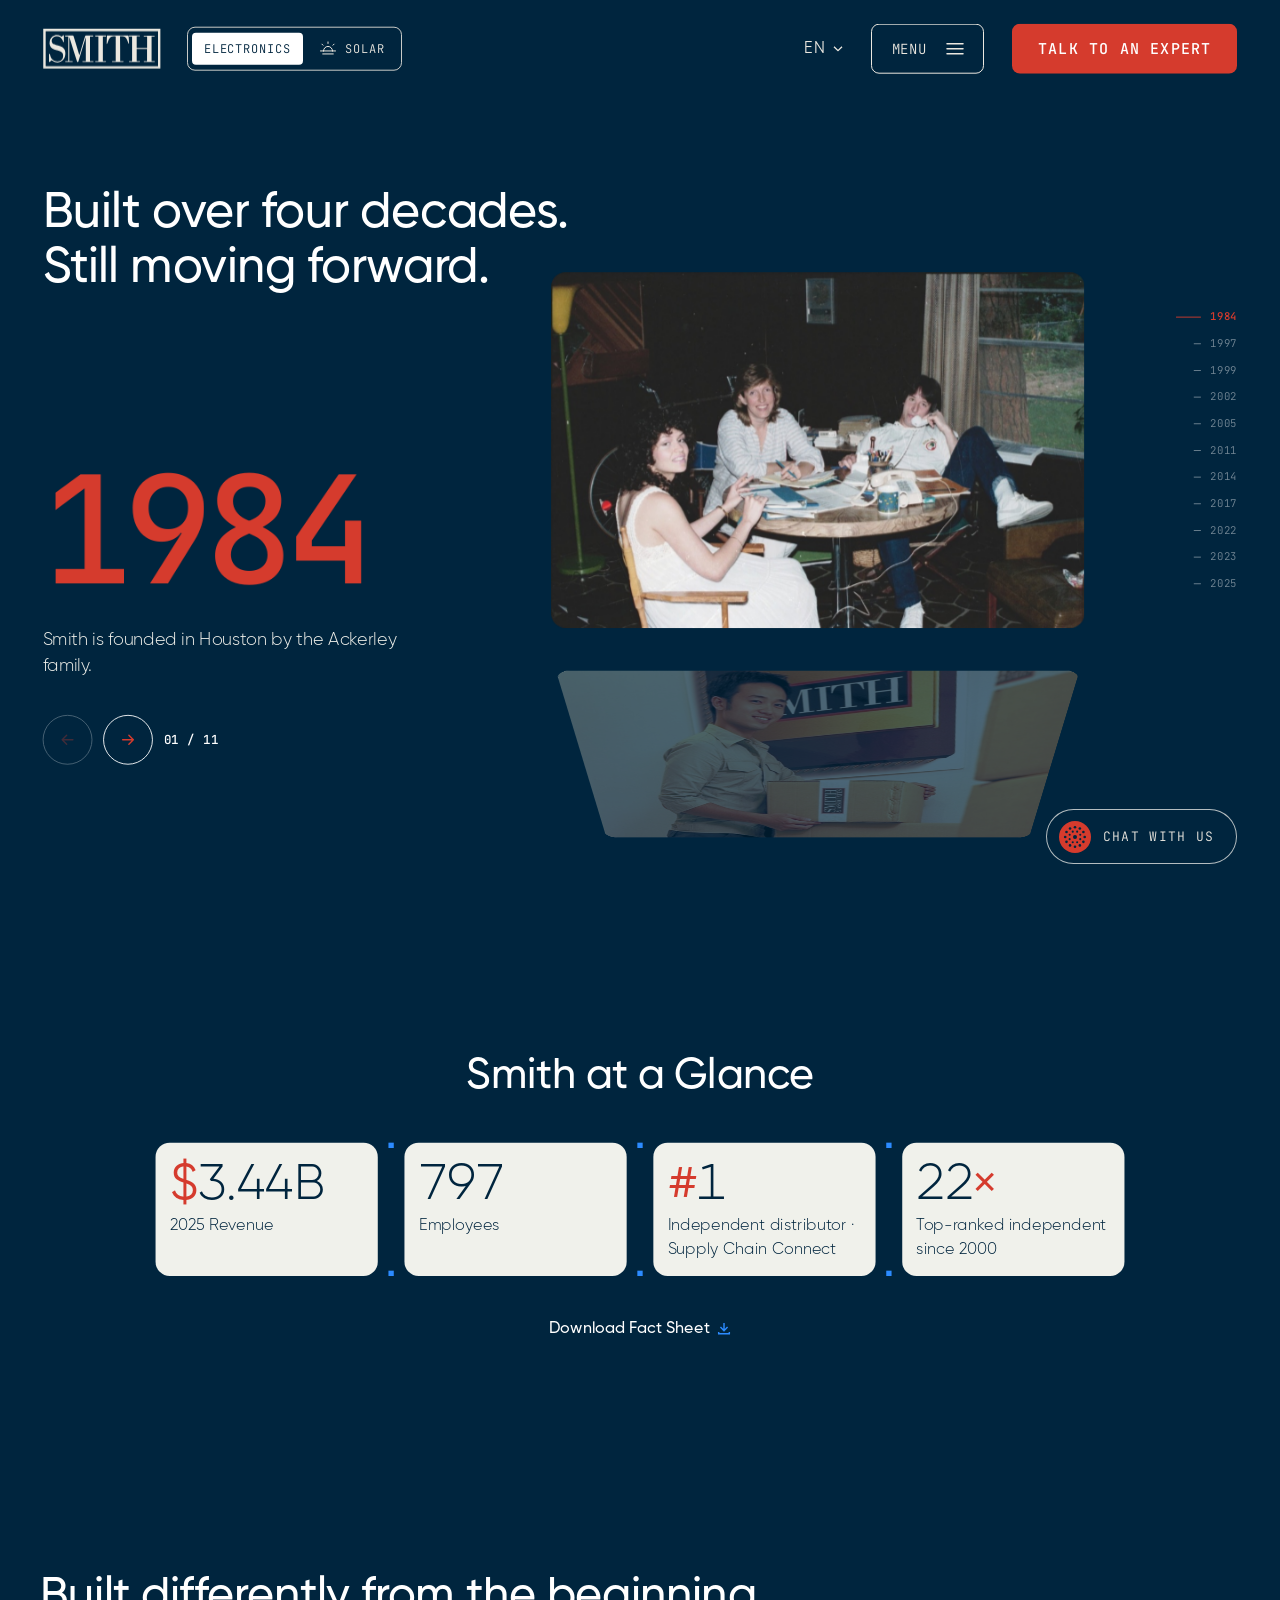
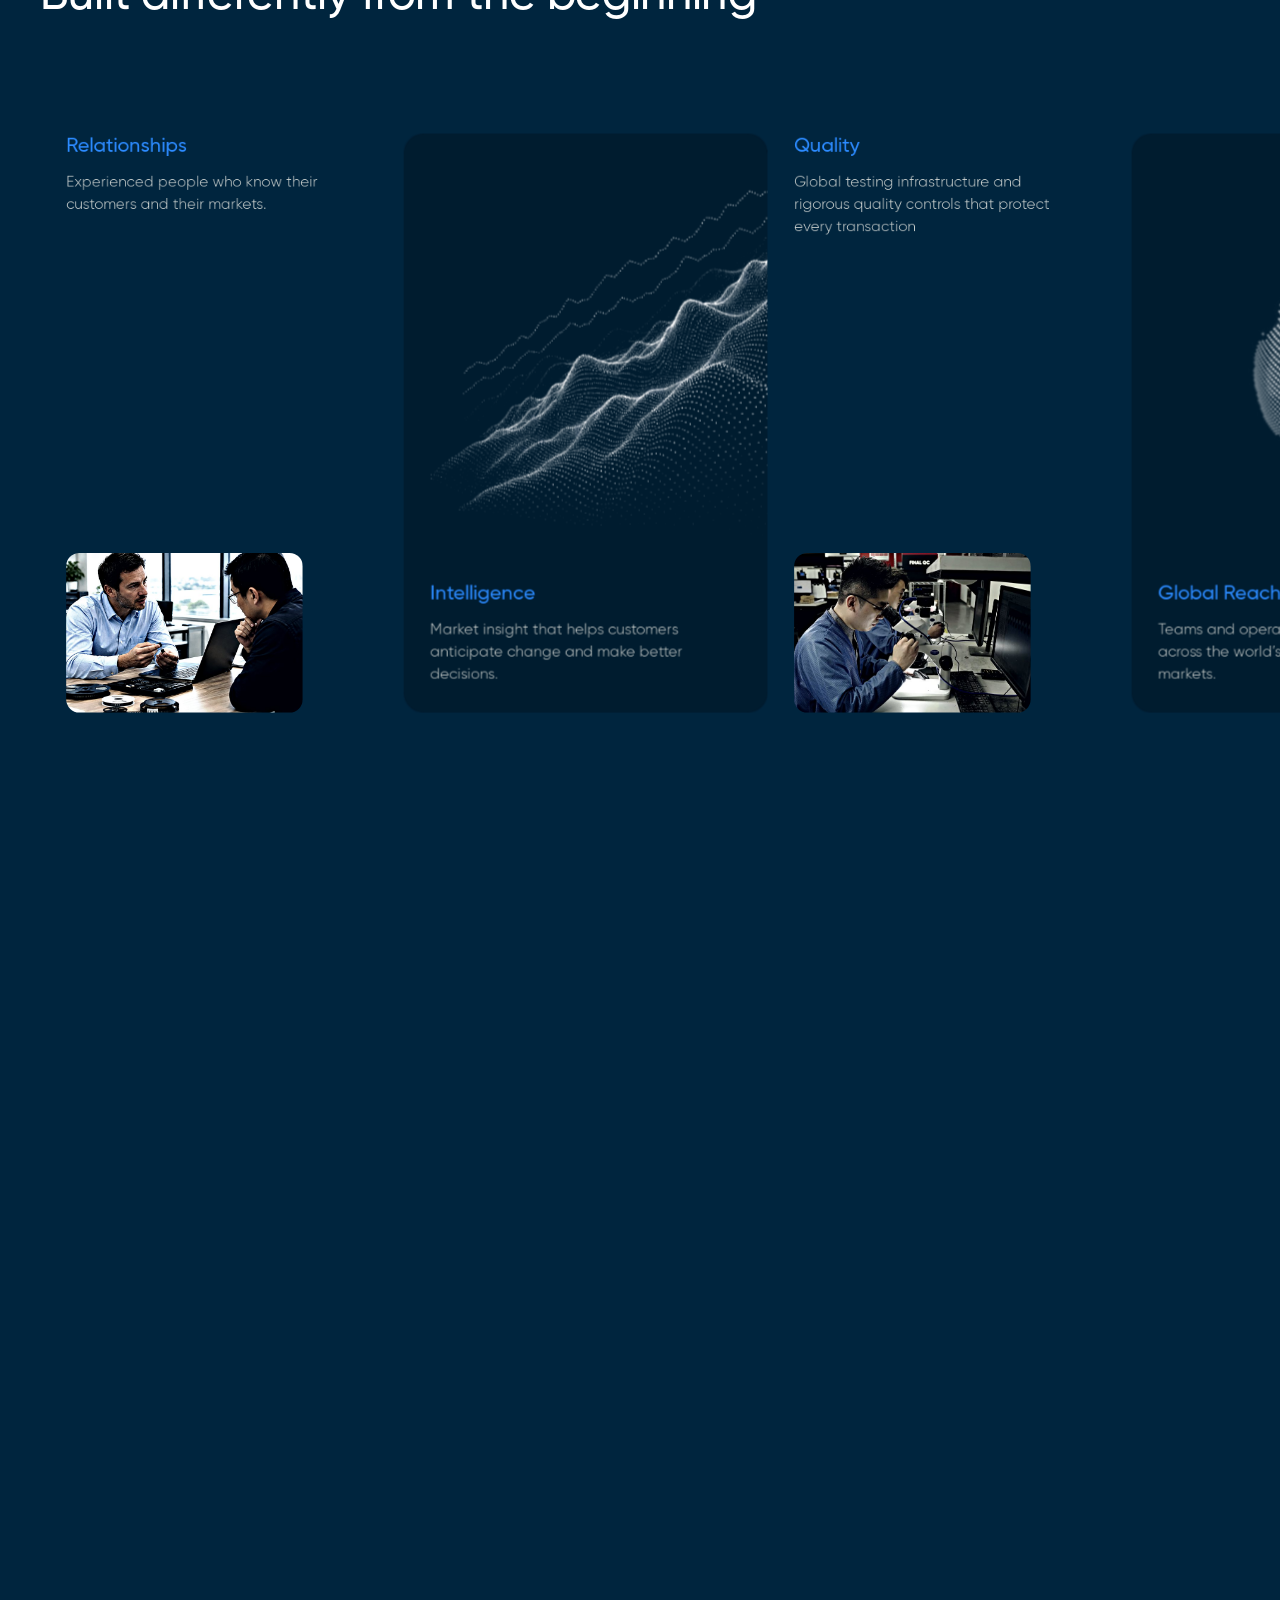
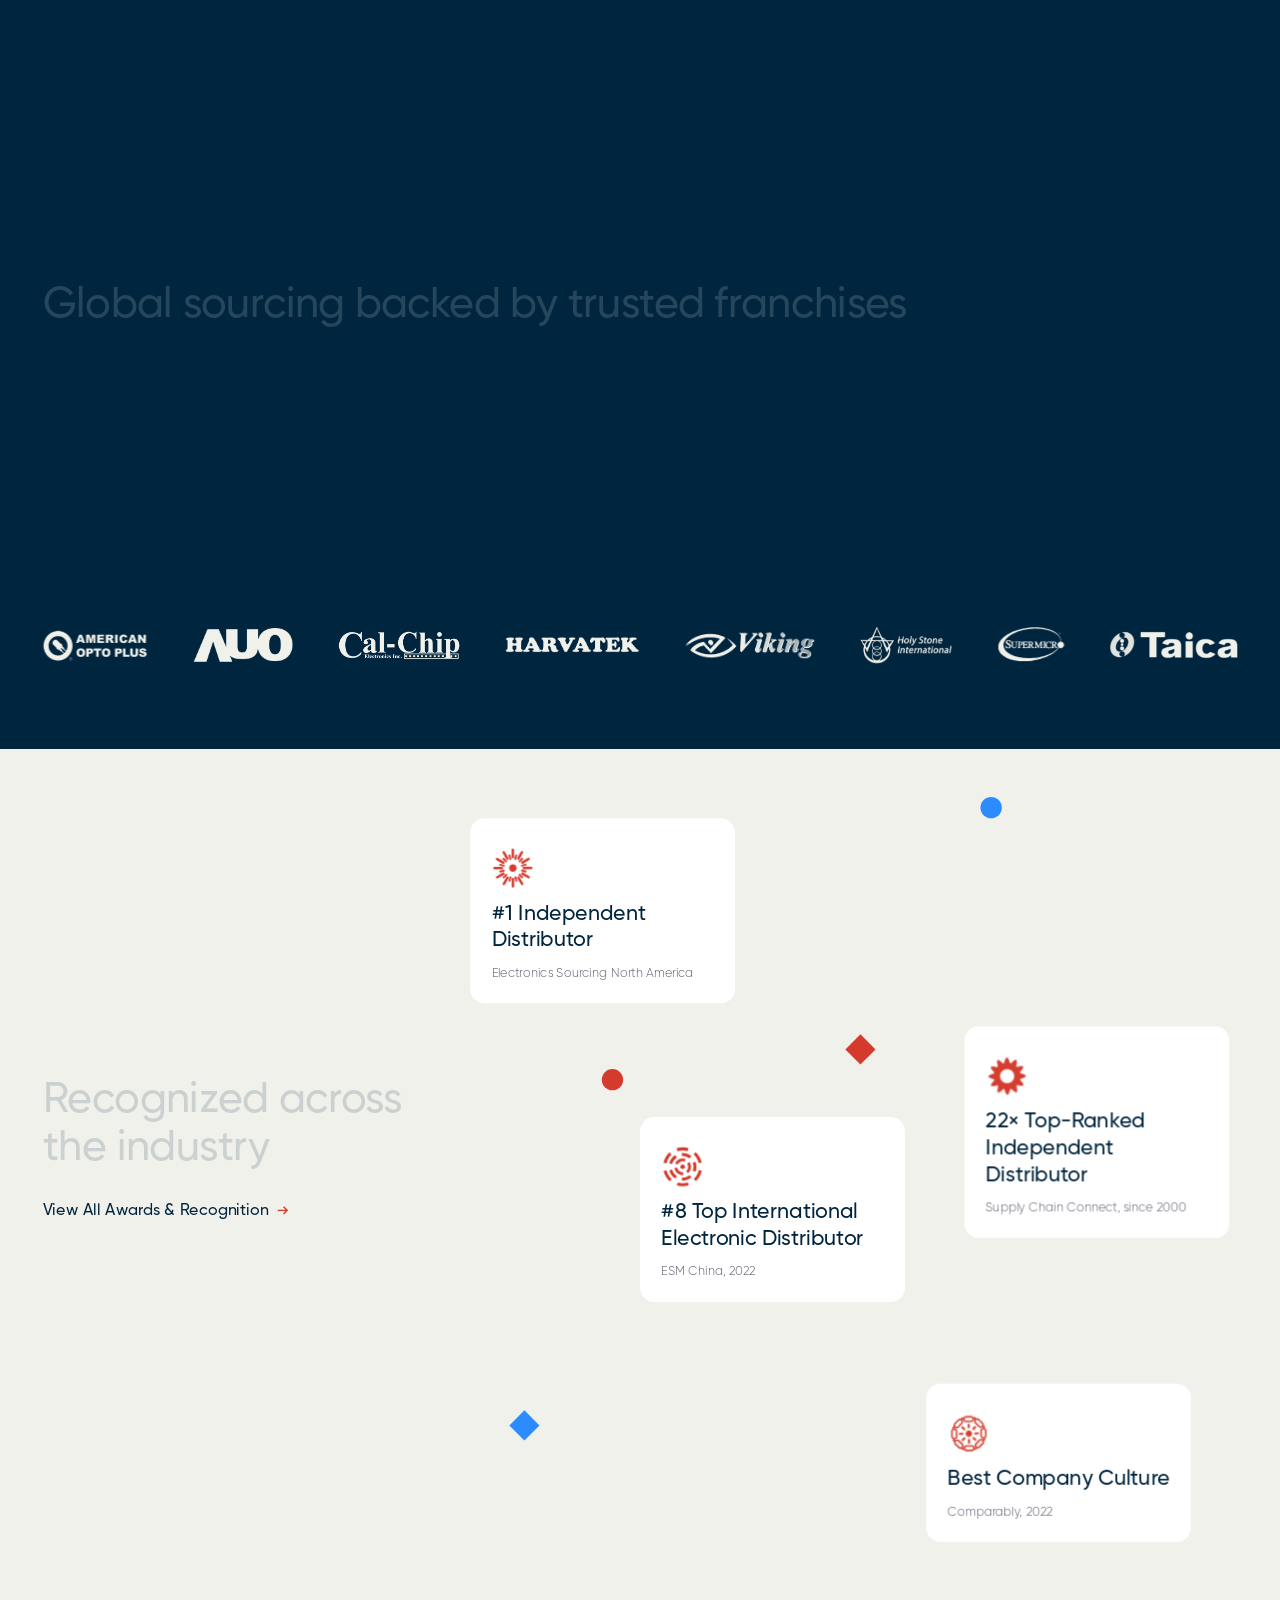
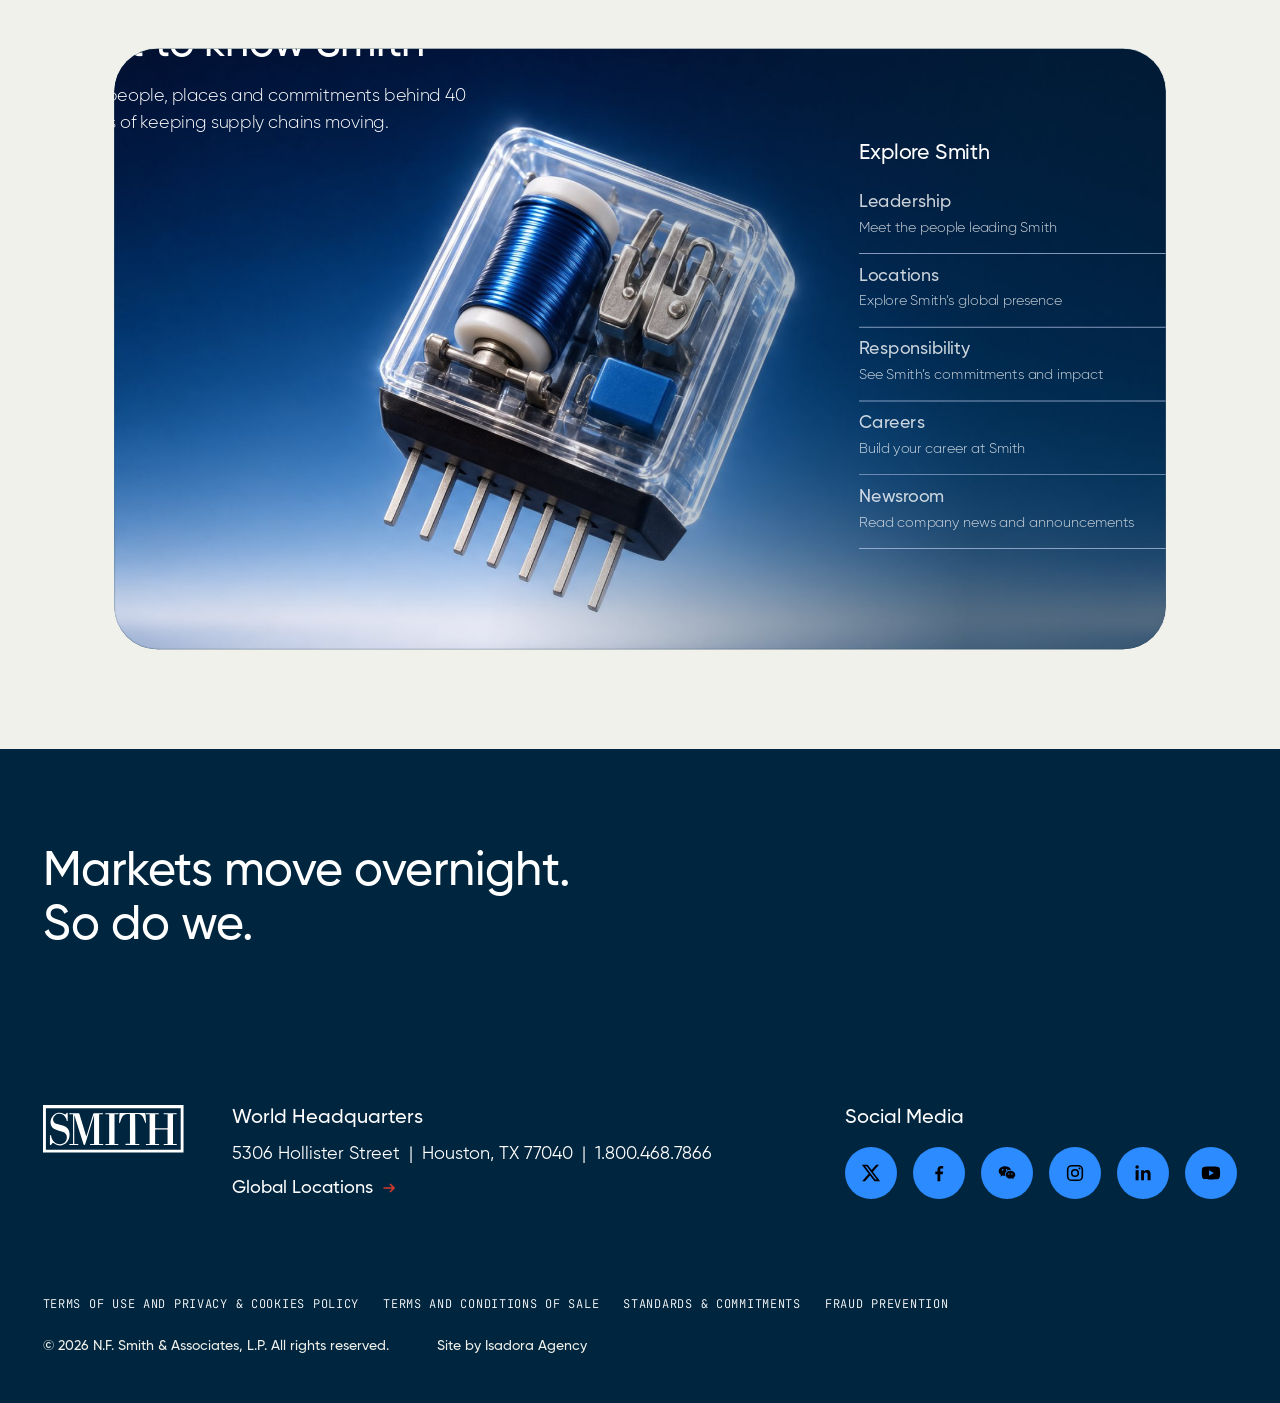
==== commit 143725d9: "About v2: recognition module matches the updated Figma New card positions (#8, 22x, Best Company Cul" ====
--- a/company/about-v2/index.html
+++ b/company/about-v2/index.html
@@ -211,11 +211,11 @@
       <div class="frame__canvas">
         <svg class="recog__lines" viewBox="0 0 1440 900" aria-hidden="true">
           <g transform="translate(573 0)">
-            <path class="recog__route" d="M697.762 -331L697.762 -189.416C697.762 -160.694 682.439 -134.153 657.565 -119.792C651.48 -116.279 644.961 -113.579 638.175 -111.761L591.762 -99.3242C562.575 -91.5036 542.297 -65.0311 542.348 -34.8146L542.914 301.566C542.965 331.804 563.292 358.249 592.5 366.076L649.137 381.251C678.254 389.053 698.501 415.439 698.501 445.583L698.5 1439"/>
-            <path class="recog__route" d="M543.037 -15L543.037 142.831C543.037 162.106 534.969 180.501 520.79 193.558C515.021 198.87 508.389 203.158 501.178 206.24L476.549 216.765C457.72 224.812 445.514 243.323 445.536 263.799L445.928 635.312C445.949 655.796 458.176 674.296 477.012 682.345L512.537 697.527C531.317 705.553 543.5 724.007 543.5 744.431L543.5 1449"/>
-            <path class="recog__route" d="M115.535 1169L115.535 1011.17C115.535 991.894 107.467 973.499 93.288 960.442C87.5194 955.13 80.8871 950.842 73.6762 947.76L49.0467 937.235C30.2178 929.188 18.0121 910.677 18.0337 890.201L18.4257 518.688C18.4473 498.204 30.674 479.704 49.51 471.655L85.0351 456.473C103.816 448.447 115.998 429.993 115.998 409.569L115.998 -295"/>
-            <rect class="recog__node" x="444.969" y="340" width="24" height="24" transform="rotate(45 444.969 340)" fill="#D53B2D"/>
-            <rect class="recog__node" x="16.9707" y="744" width="24" height="24" transform="rotate(45 16.9707 744)" fill="#2C8BFF"/>
+            <path class="recog__route" d="M697.746 -421L697.746 -279.416C697.746 -250.694 682.423 -224.153 657.549 -209.792C651.464 -206.279 644.946 -203.579 638.159 -201.761L591.746 -189.324C562.559 -181.504 542.281 -155.031 542.332 -124.815L542.898 211.566C542.949 241.804 563.277 268.249 592.485 276.076L649.121 291.251C678.238 299.053 698.485 325.439 698.485 355.583L698.485 1349"/>
+            <path class="recog__route" d="M542.3 -15L542.3 140.99C542.3 168.529 528.358 194.195 505.257 209.185C498.812 213.367 491.806 216.615 484.448 218.83L441.89 231.647C414.062 240.027 395.03 265.674 395.073 294.737L395.626 664.03C395.67 693.111 414.744 718.735 442.589 727.12L496.24 743.277C524 751.636 543 777.202 543 806.193L543 1543"/>
+            <path class="recog__route" d="M115.533 1169L115.533 1011.17C115.533 991.894 107.465 973.499 93.2861 960.442C87.5175 955.13 80.8851 950.842 73.6743 947.76L49.0447 937.235C30.2159 929.188 18.0101 910.677 18.0317 890.201L18.4238 518.688C18.4454 498.204 30.672 479.704 49.508 471.655L85.0331 456.473C103.814 448.447 115.996 429.993 115.996 409.569L115.996 -295"/>
+            <rect class="recog__node" x="394.973" y="321" width="24" height="24" transform="rotate(45 394.973 321)" fill="#D53B2D"/>
+            <rect class="recog__node" x="16.9688" y="744" width="24" height="24" transform="rotate(45 16.9688 744)" fill="#2C8BFF"/>
           </g>
           <circle class="recog__node" cx="689" cy="372" r="12" fill="#D53B2D"/>
           <circle class="recog__node" cx="1115" cy="66" r="12" fill="#2C8BFF"/>
@@ -226,9 +226,9 @@
         </div>
         <ul class="awards">
           <li class="award" style="left:529px;top:78px"><img class="award__icon" src="../../assets/img/about/icon-sun.svg" width="48" height="48" alt="" /><h3 class="award__title">#1 Independent Distributor</h3><p class="award__meta">Electronics Sourcing North America</p></li>
-          <li class="award" style="left:769px;top:414px"><img class="award__icon" src="../../assets/img/about/icon-radar.svg" width="48" height="48" alt="" /><h3 class="award__title">#8 Top International Electronic Distributor</h3><p class="award__meta">ESM China, 2022</p></li>
-          <li class="award" style="left:1167px;top:446px"><img class="award__icon" src="../../assets/img/about/icon-flower.svg" width="48" height="48" alt="" /><h3 class="award__title">22× Top-Ranked Independent Distributor</h3><p class="award__meta">Supply Chain Connect, since 2000</p></li>
-          <li class="award" style="left:1167px;top:754px"><img class="award__icon" src="../../assets/img/about/icon-hub.svg" width="48" height="48" alt="" /><h3 class="award__title">Best Company Culture</h3><p class="award__meta">Comparably, 2022</p></li>
+          <li class="award" style="left:720px;top:414px"><img class="award__icon" src="../../assets/img/about/icon-radar.svg" width="48" height="48" alt="" /><h3 class="award__title">#8 Top International Electronic Distributor</h3><p class="award__meta">ESM China, 2022</p></li>
+          <li class="award" style="left:1085px;top:312px"><img class="award__icon" src="../../assets/img/about/icon-flower.svg" width="48" height="48" alt="" /><h3 class="award__title">22× Top-Ranked Independent Distributor</h3><p class="award__meta">Supply Chain Connect, since 2000</p></li>
+          <li class="award" style="left:1042px;top:714px"><img class="award__icon" src="../../assets/img/about/icon-hub.svg" width="48" height="48" alt="" /><h3 class="award__title">Best Company Culture</h3><p class="award__meta">Comparably, 2022</p></li>
         </ul>
       </div>
     </section>
@@ -342,7 +342,7 @@
   <script src="../../vendor/gsap.min.js"></script>
   <script src="../../vendor/ScrollTrigger.min.js"></script>
   <script src="../../vendor/lenis.min.js"></script>
-  <script src="../../js/about-v2.js?v=7"></script>
+  <script src="../../js/about-v2.js?v=8"></script>
   <script src="../../js/nav-menu.js?v=6"></script>
 </body>
 </html>
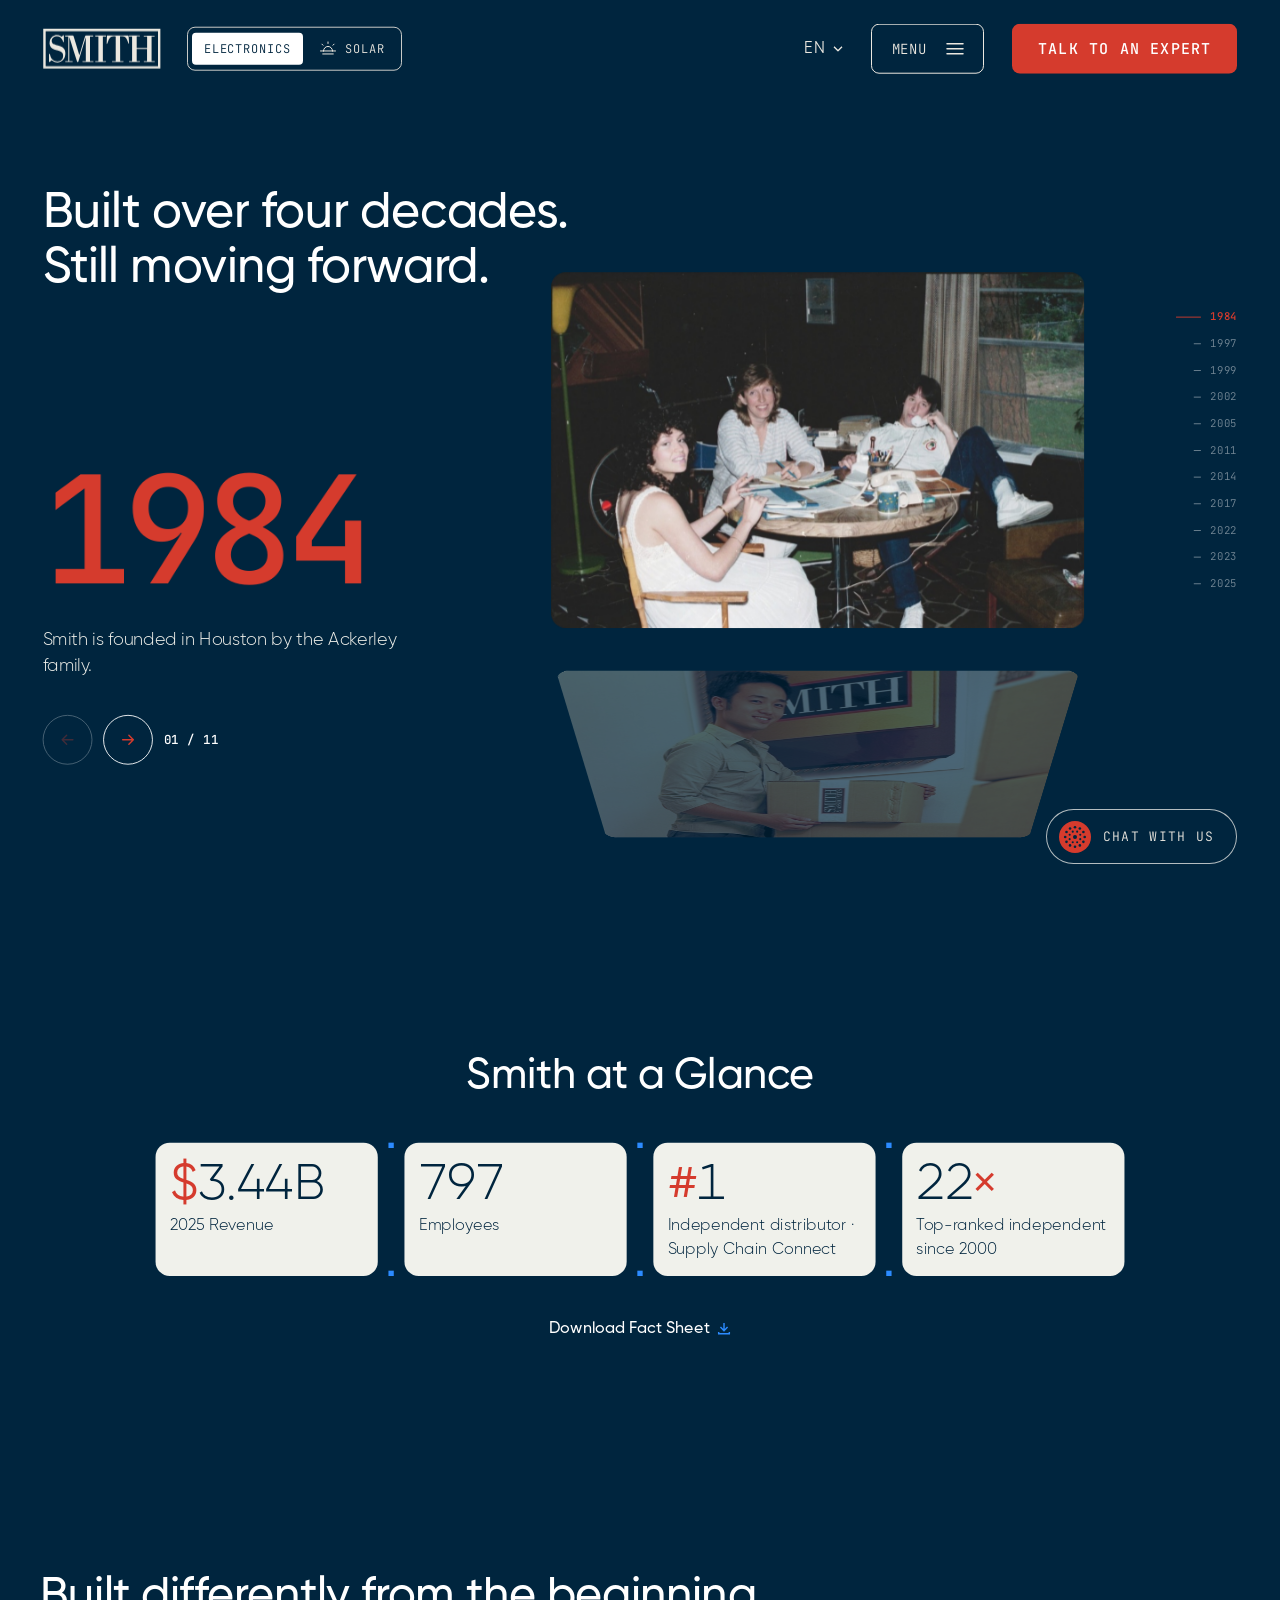
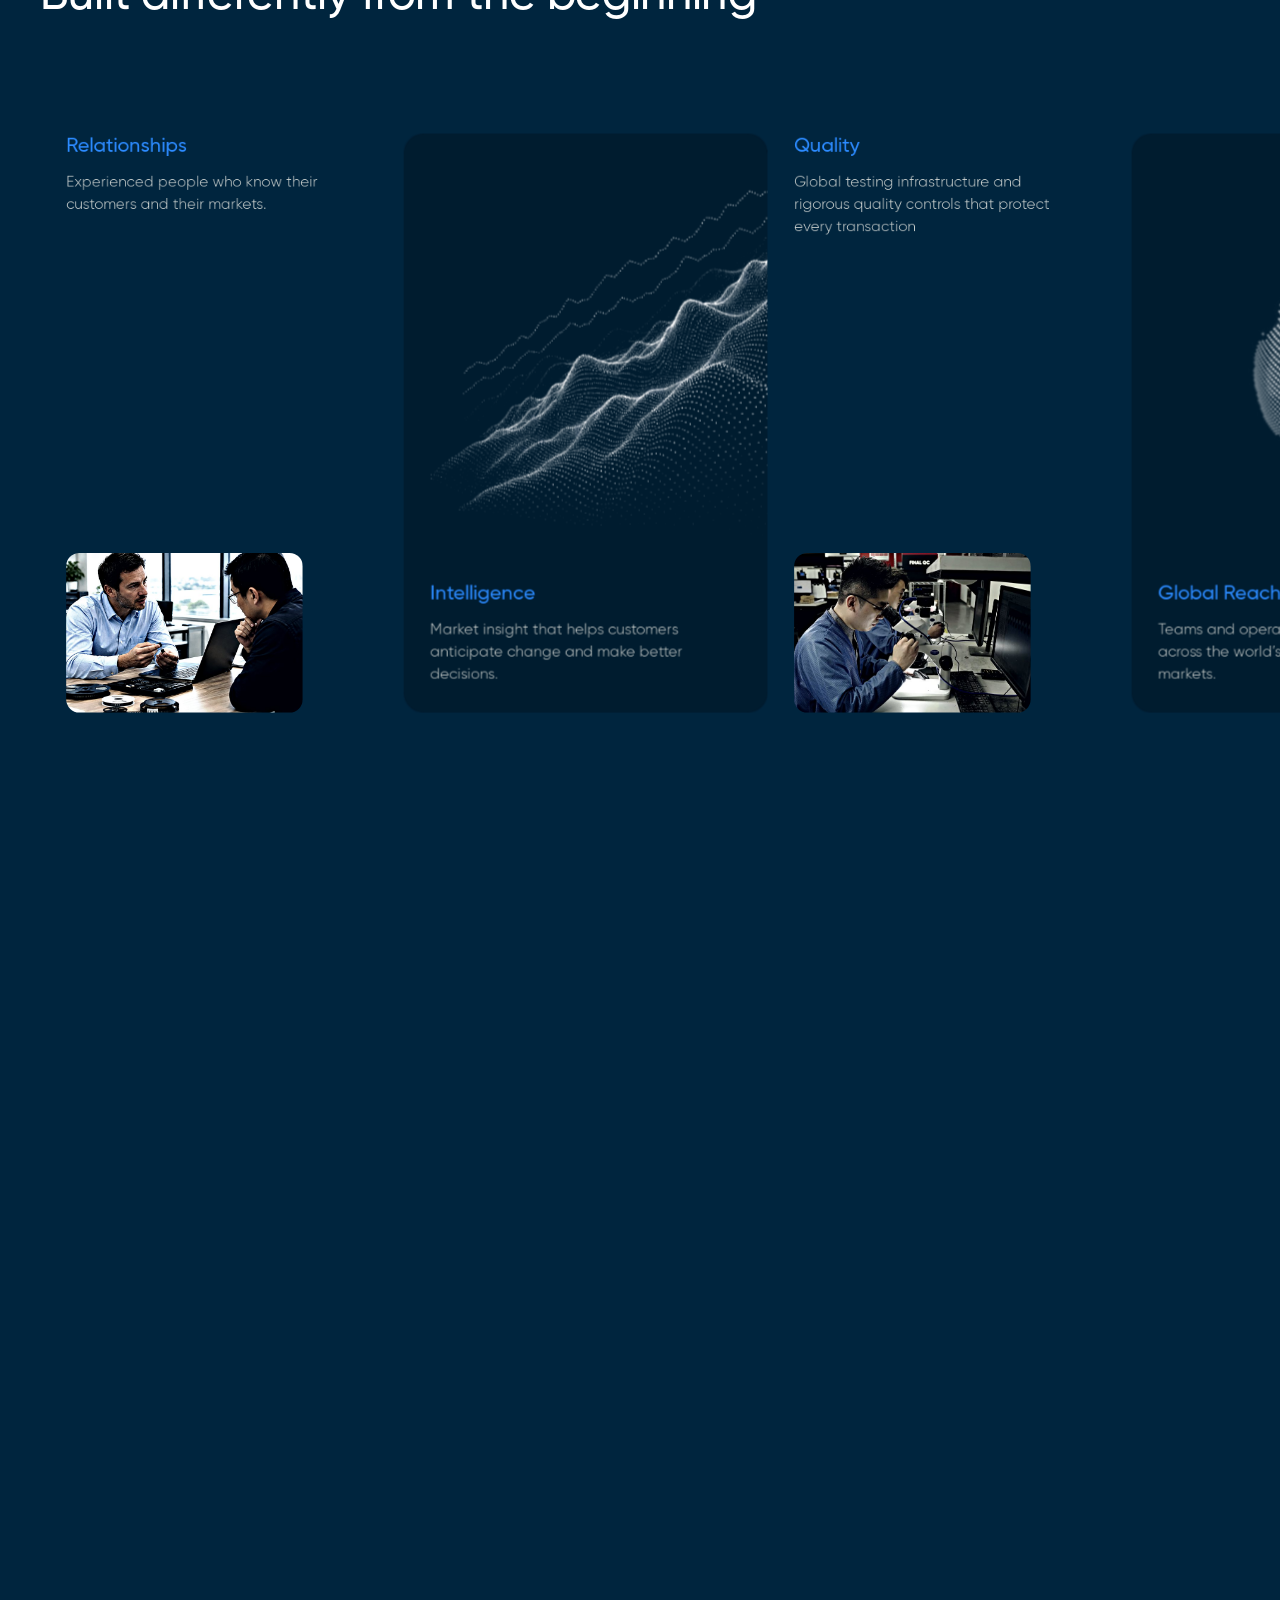
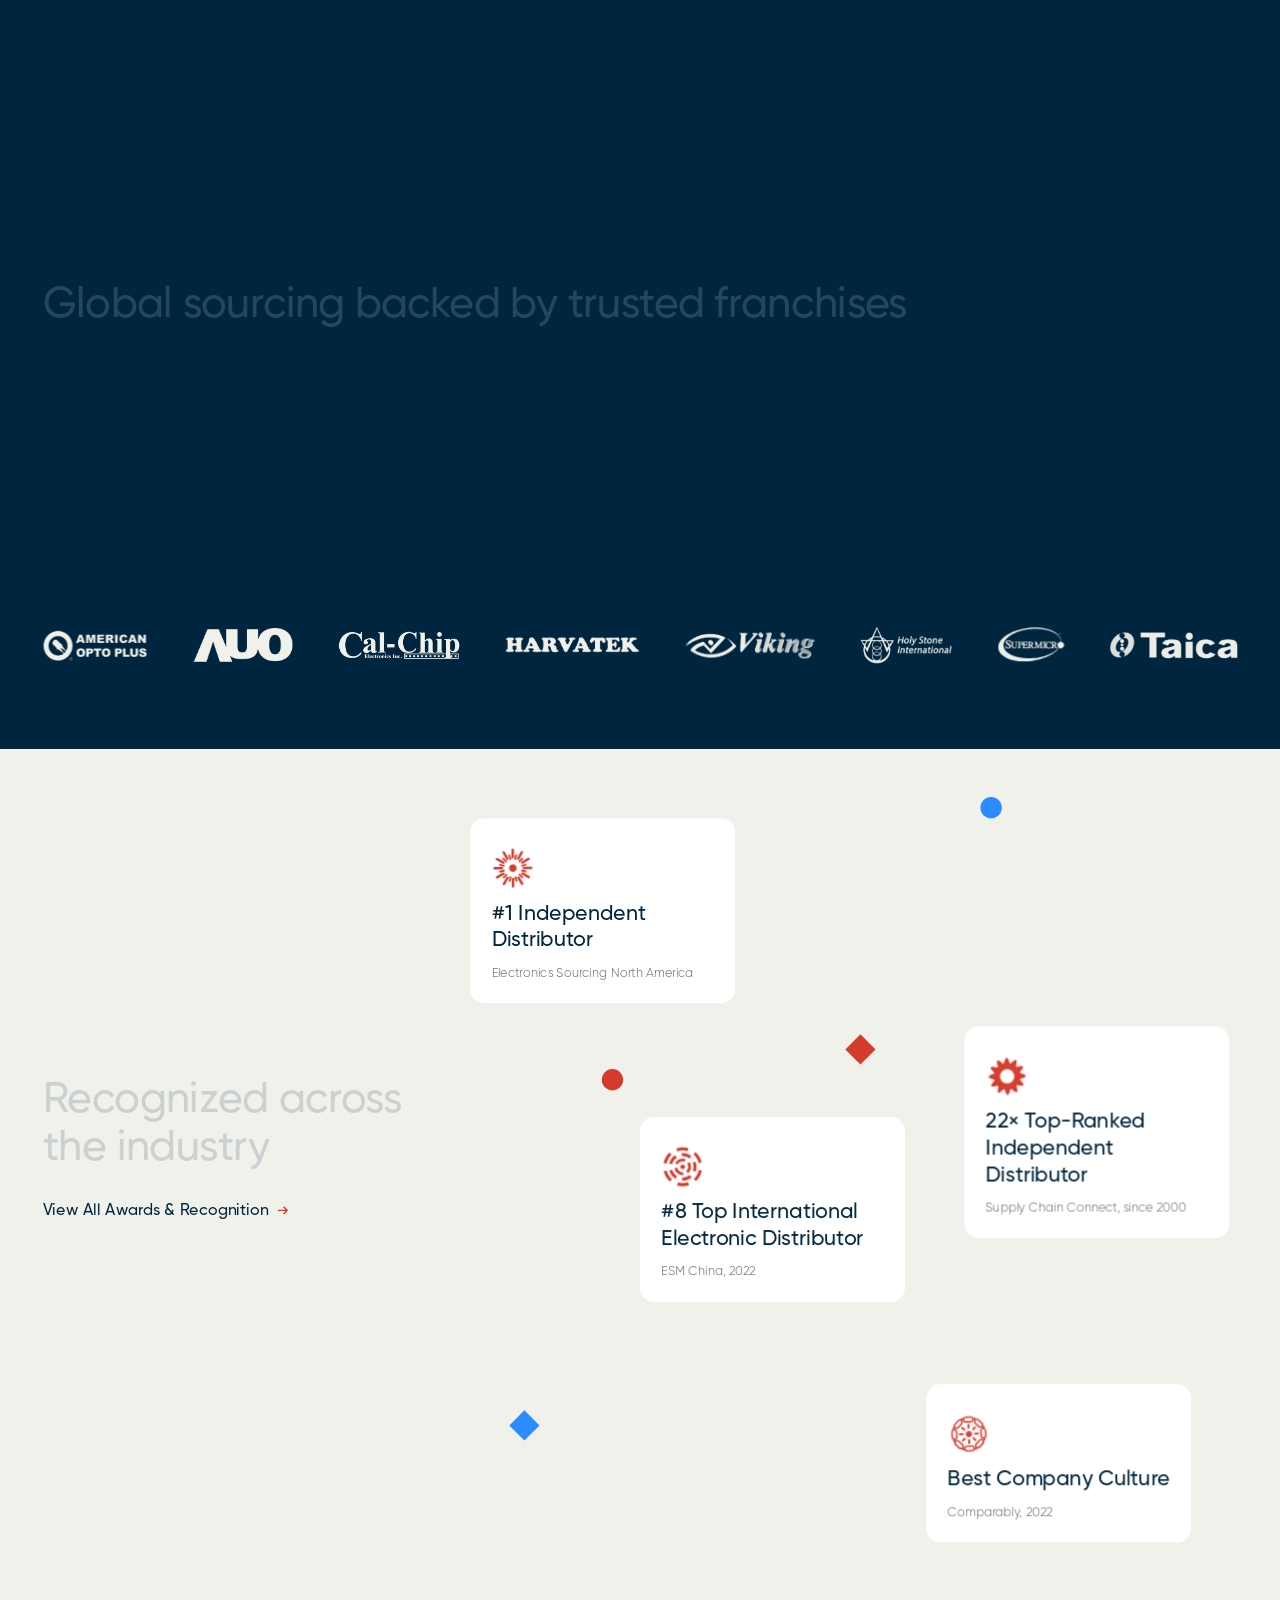
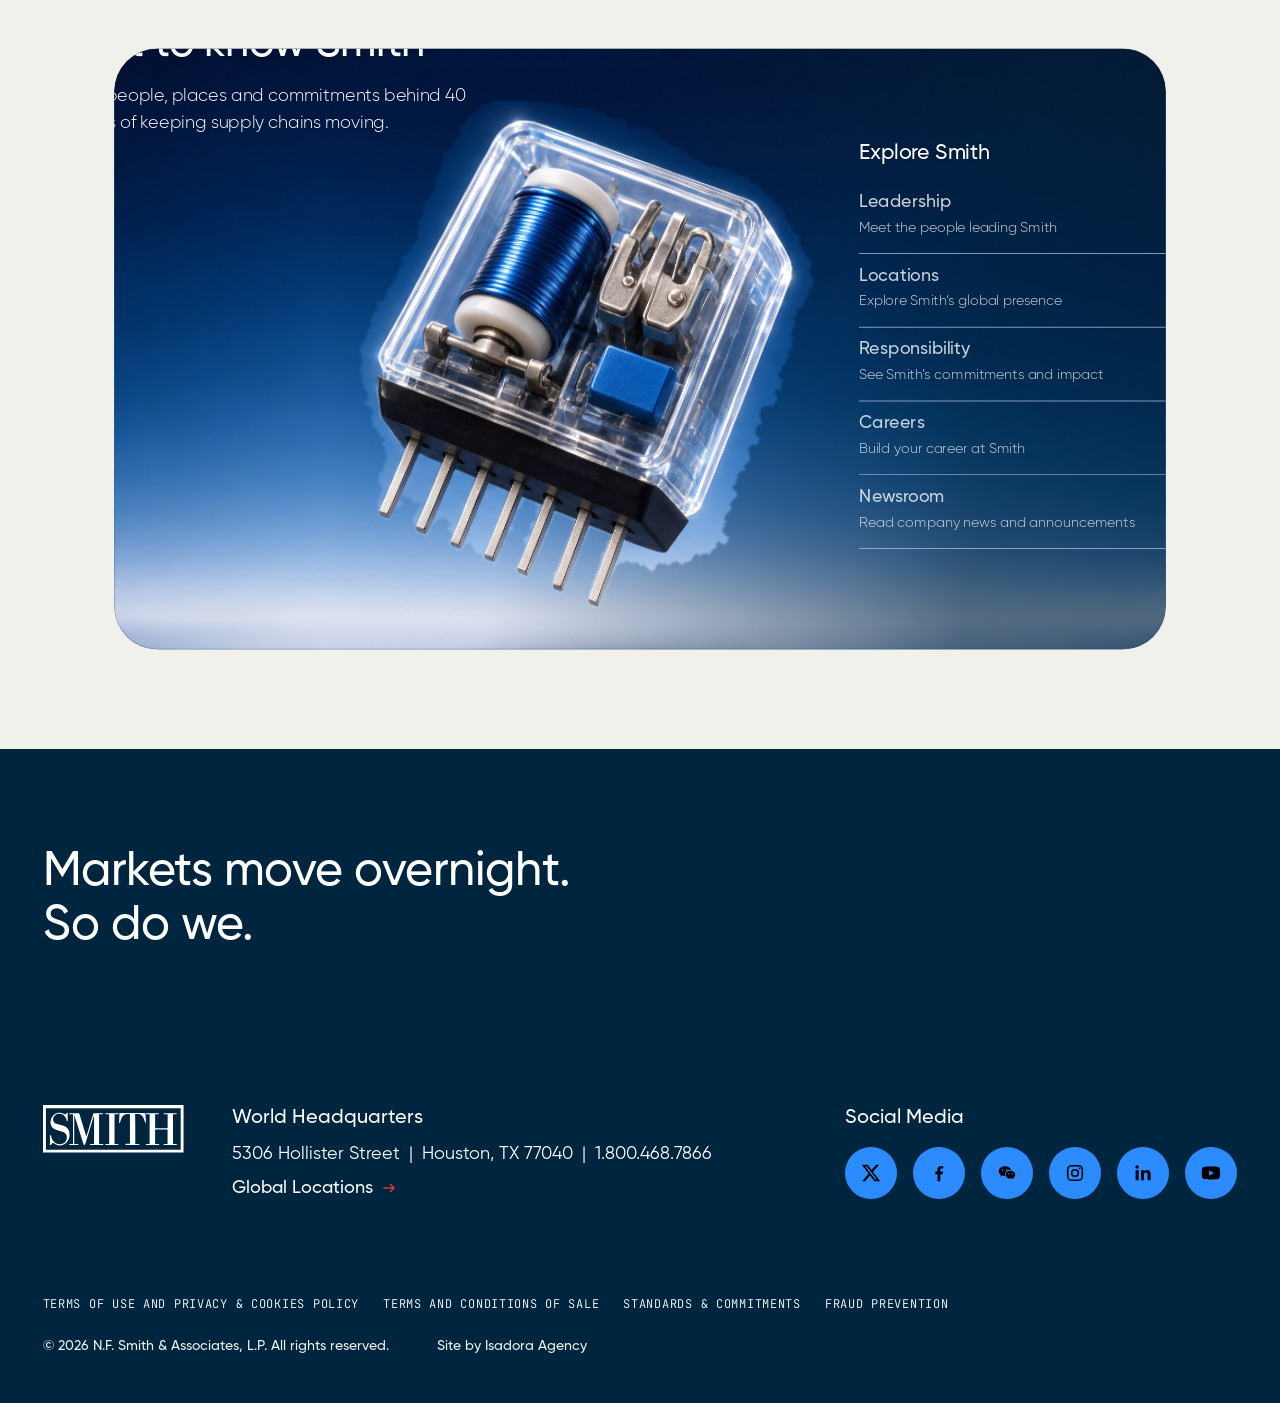
==== commit 9f372f6a: "About v2: the relay on the Get to know Smith card floats in 3D The render is split into a clean stud" ====
--- a/company/about-v2/index.html
+++ b/company/about-v2/index.html
@@ -15,7 +15,7 @@
 
   <link rel="stylesheet" href="../../vendor/lenis.css" />
   <link rel="stylesheet" href="../../css/style.css?v=53" />
-  <link rel="stylesheet" href="../../css/about-v2.css?v=7" />
+  <link rel="stylesheet" href="../../css/about-v2.css?v=8" />
 </head>
 <body class="page-about">
 
@@ -239,7 +239,12 @@
     <section class="frame exp" data-nav="light" style="--fh:900">
       <div class="frame__canvas">
         <div class="exp__card" data-nav="dark">
-          <div class="exp__media"><img src="../../assets/img/about-v2/experience.jpg" alt="" loading="lazy" /></div>
+          <div class="exp__media"><img src="../../assets/img/about-v2/experience-plate.jpg" alt="" loading="lazy" /></div>
+          <!-- the relay floats over the studio backdrop and turns with scroll (CSS 3D standing in for WebGL) -->
+          <div class="exp__stage" aria-hidden="true">
+            <span class="exp__shadow" id="expShadow"></span>
+            <div class="exp__part" id="expPart"><img src="../../assets/img/about-v2/experience-relay.png" alt="" loading="lazy" /></div>
+          </div>
           <h2 class="t-h2 exp__title" id="expTitle">Get to know Smith</h2>
           <p class="exp__sub">The people, places and commitments behind 40 years of keeping supply chains moving.</p>
           <div class="explore">
@@ -342,7 +347,7 @@
   <script src="../../vendor/gsap.min.js"></script>
   <script src="../../vendor/ScrollTrigger.min.js"></script>
   <script src="../../vendor/lenis.min.js"></script>
-  <script src="../../js/about-v2.js?v=8"></script>
+  <script src="../../js/about-v2.js?v=9"></script>
   <script src="../../js/nav-menu.js?v=6"></script>
 </body>
 </html>
--- a/css/about-v2.css
+++ b/css/about-v2.css
@@ -164,6 +164,11 @@
 .exp__card { position: absolute; left: 48px; top: 48px; width: 1344px; height: 804px; border-radius: 24px; overflow: hidden; color: #fff; background: var(--navy); }
 .exp__media { position: absolute; inset: 0; }
 .exp__media img { width: 100%; height: 100%; object-fit: cover; display: block; will-change: transform; }
+/* the relay: cut out of the render and set back where it was shot, so it can float and turn */
+.exp__stage { position: absolute; inset: 0; perspective: 1000px; perspective-origin: 47% 45%; pointer-events: none; will-change: transform; }
+.exp__part { position: absolute; left: 407px; top: 172px; width: 435px; height: 482px; transform-style: preserve-3d; will-change: transform, filter; }
+.exp__part img { width: 100%; height: 100%; display: block; }
+.exp__shadow { position: absolute; left: 474px; top: 686px; width: 334px; height: 26px; border-radius: 50%; background: rgba(0, 10, 30, .5); filter: blur(14px); will-change: transform, opacity; }
 .exp__title { position: absolute; left: 32px; top: 32px; width: 624px; }
 .exp__sub { position: absolute; left: 32px; top: 102px; width: 450px; font-size: 20px; line-height: 30px; color: #fff; }
 .explore { position: absolute; left: 918px; top: 166px; width: 394px; }
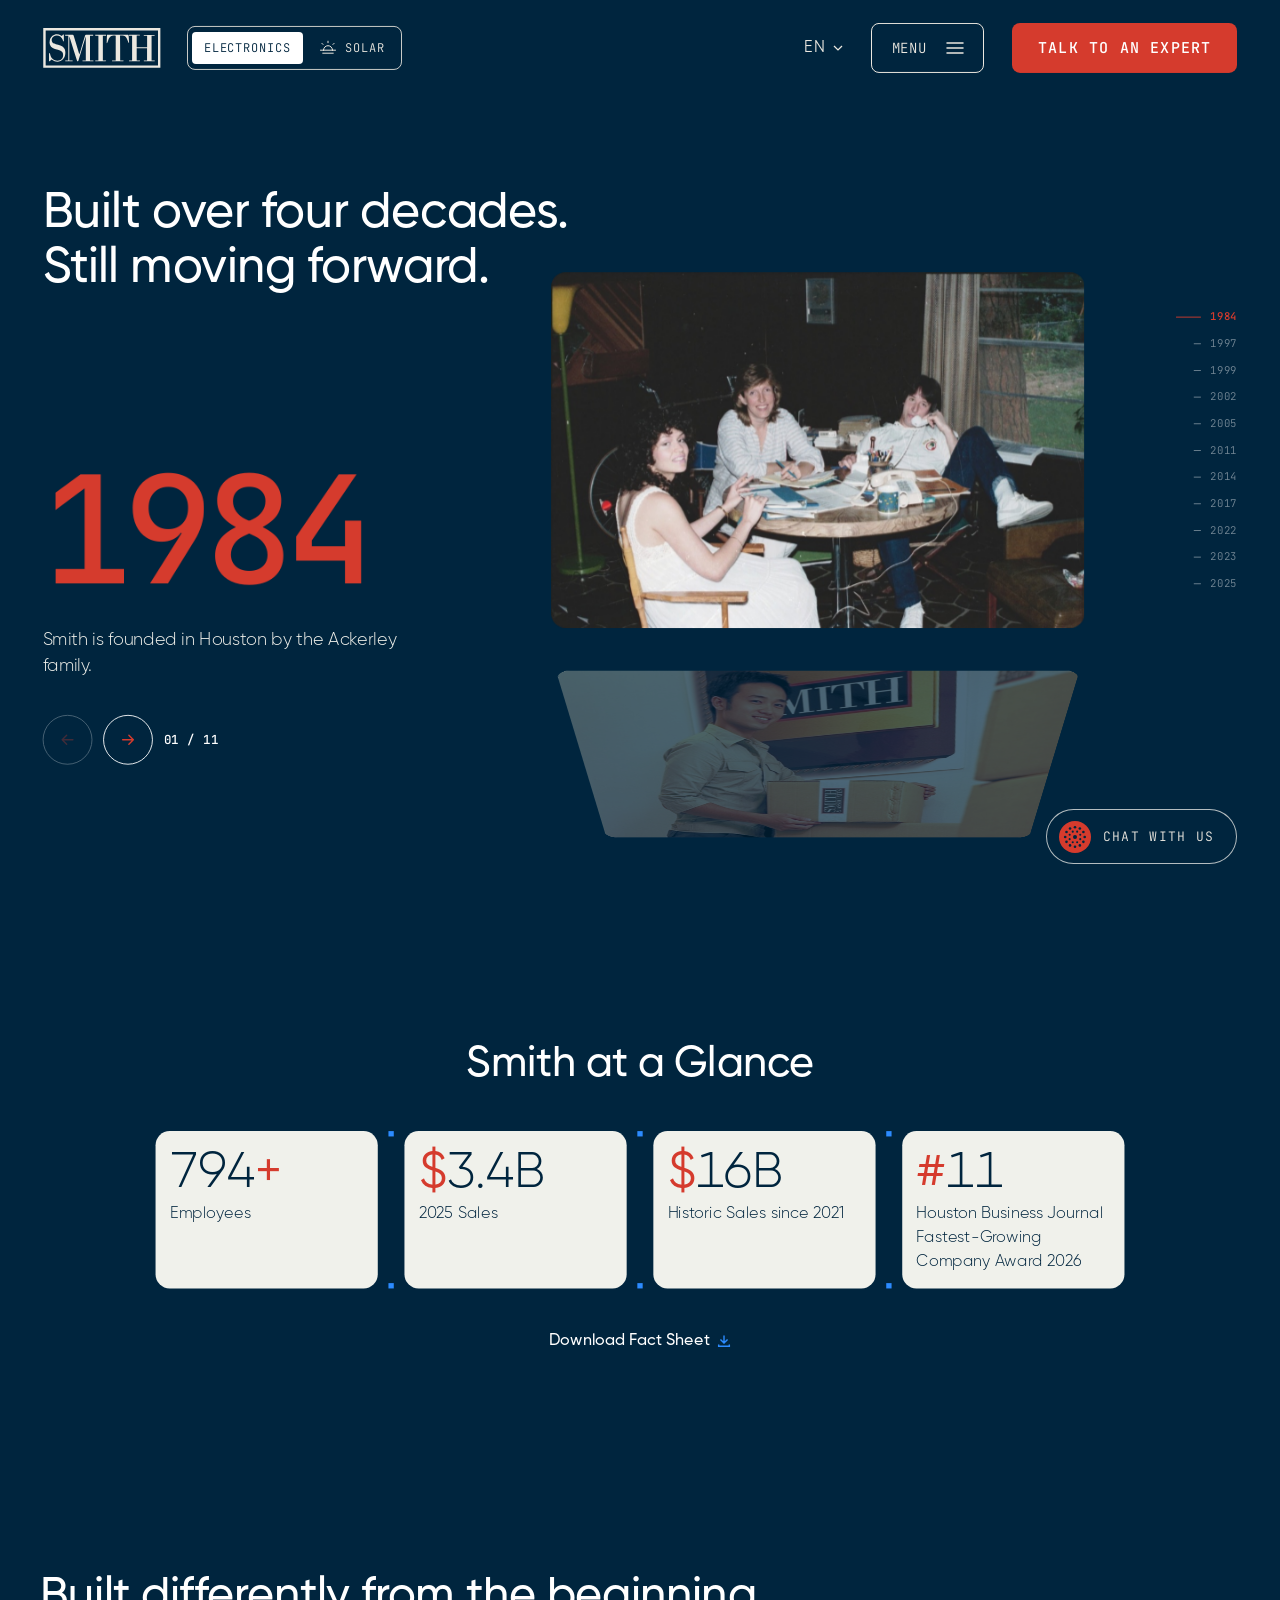
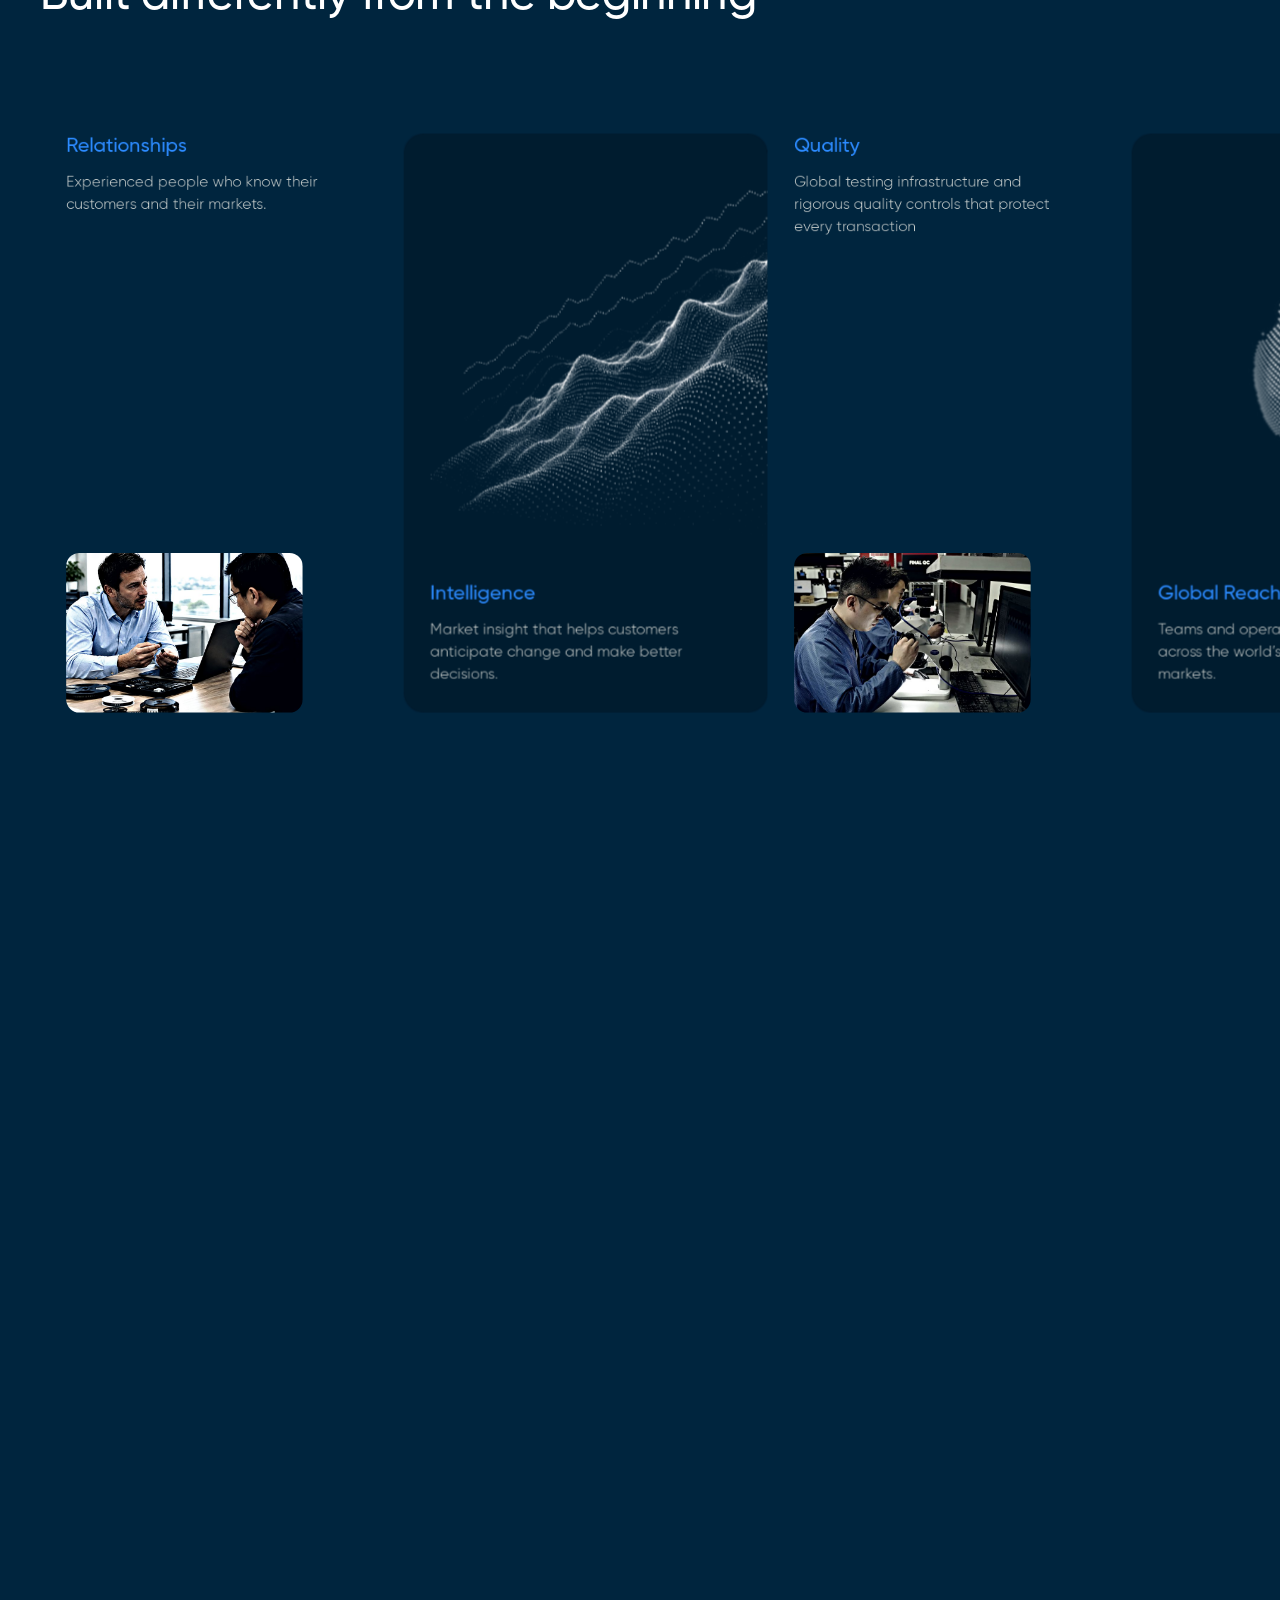
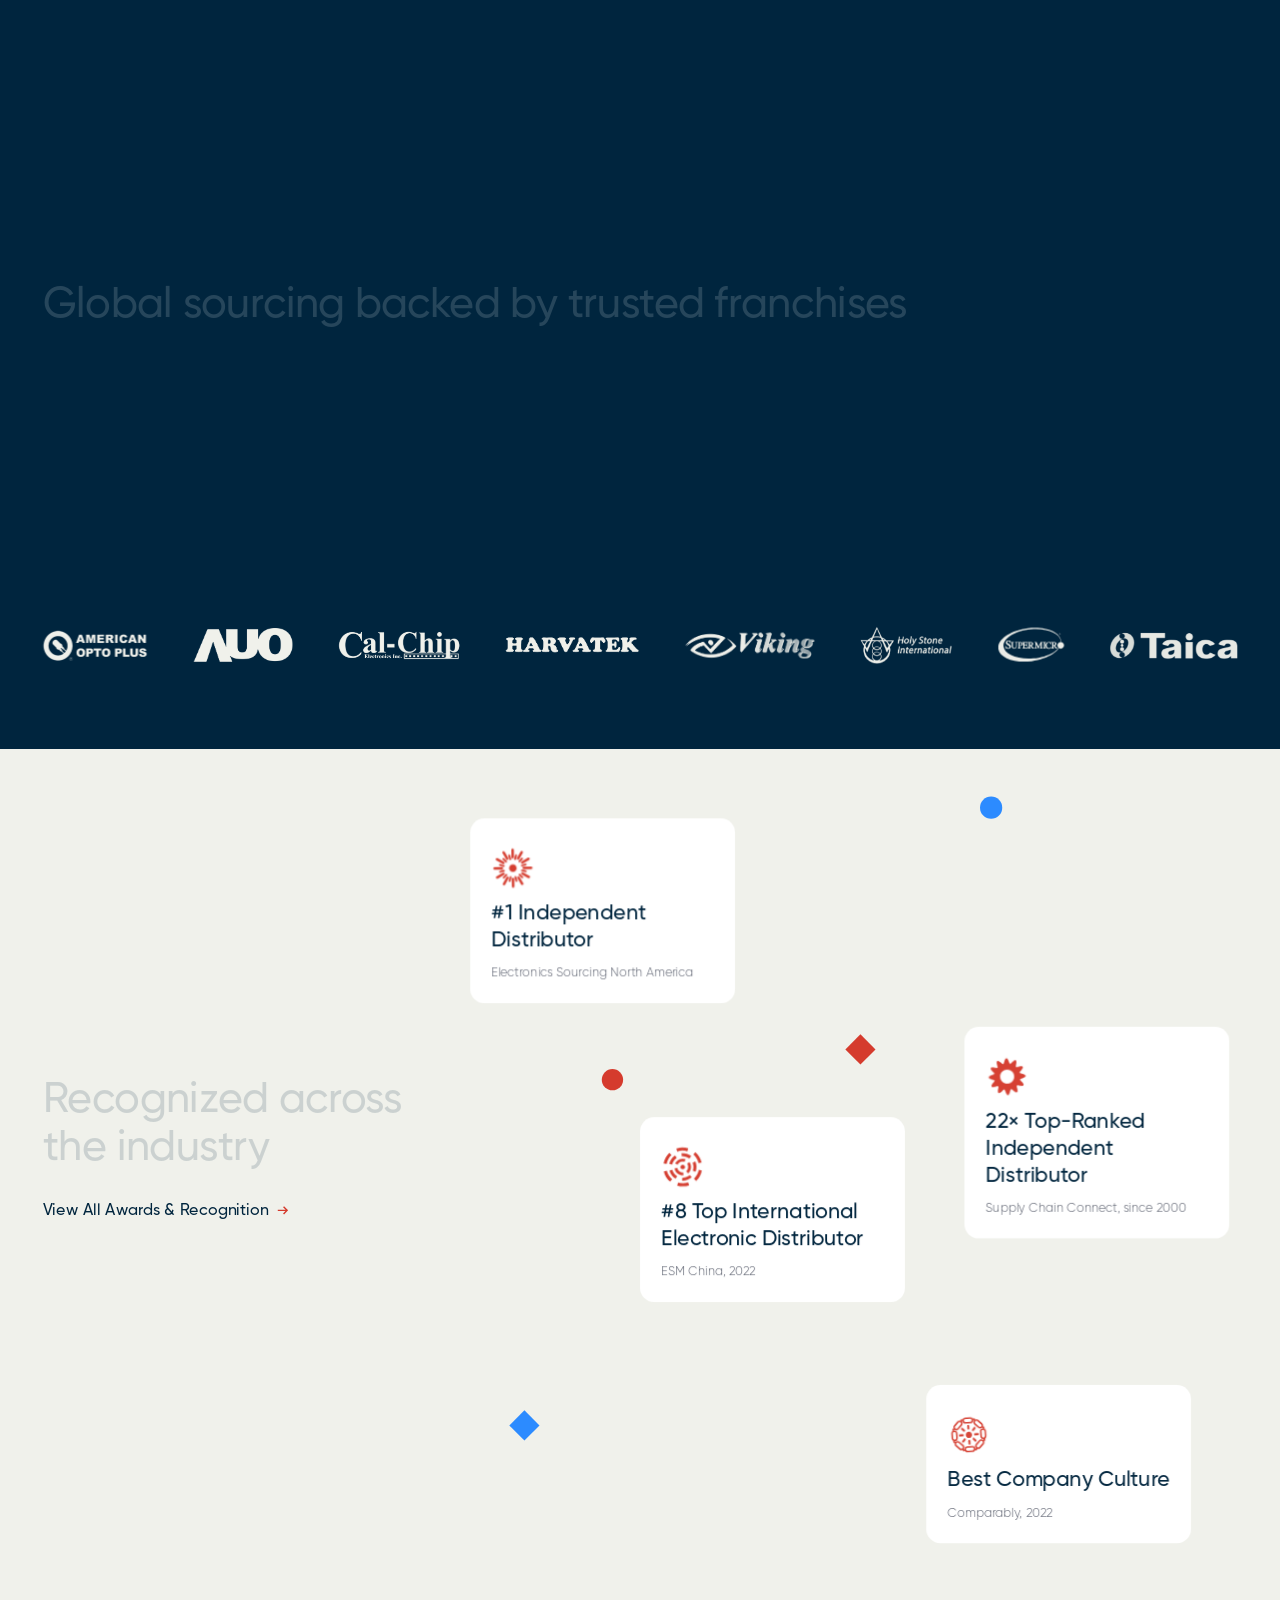
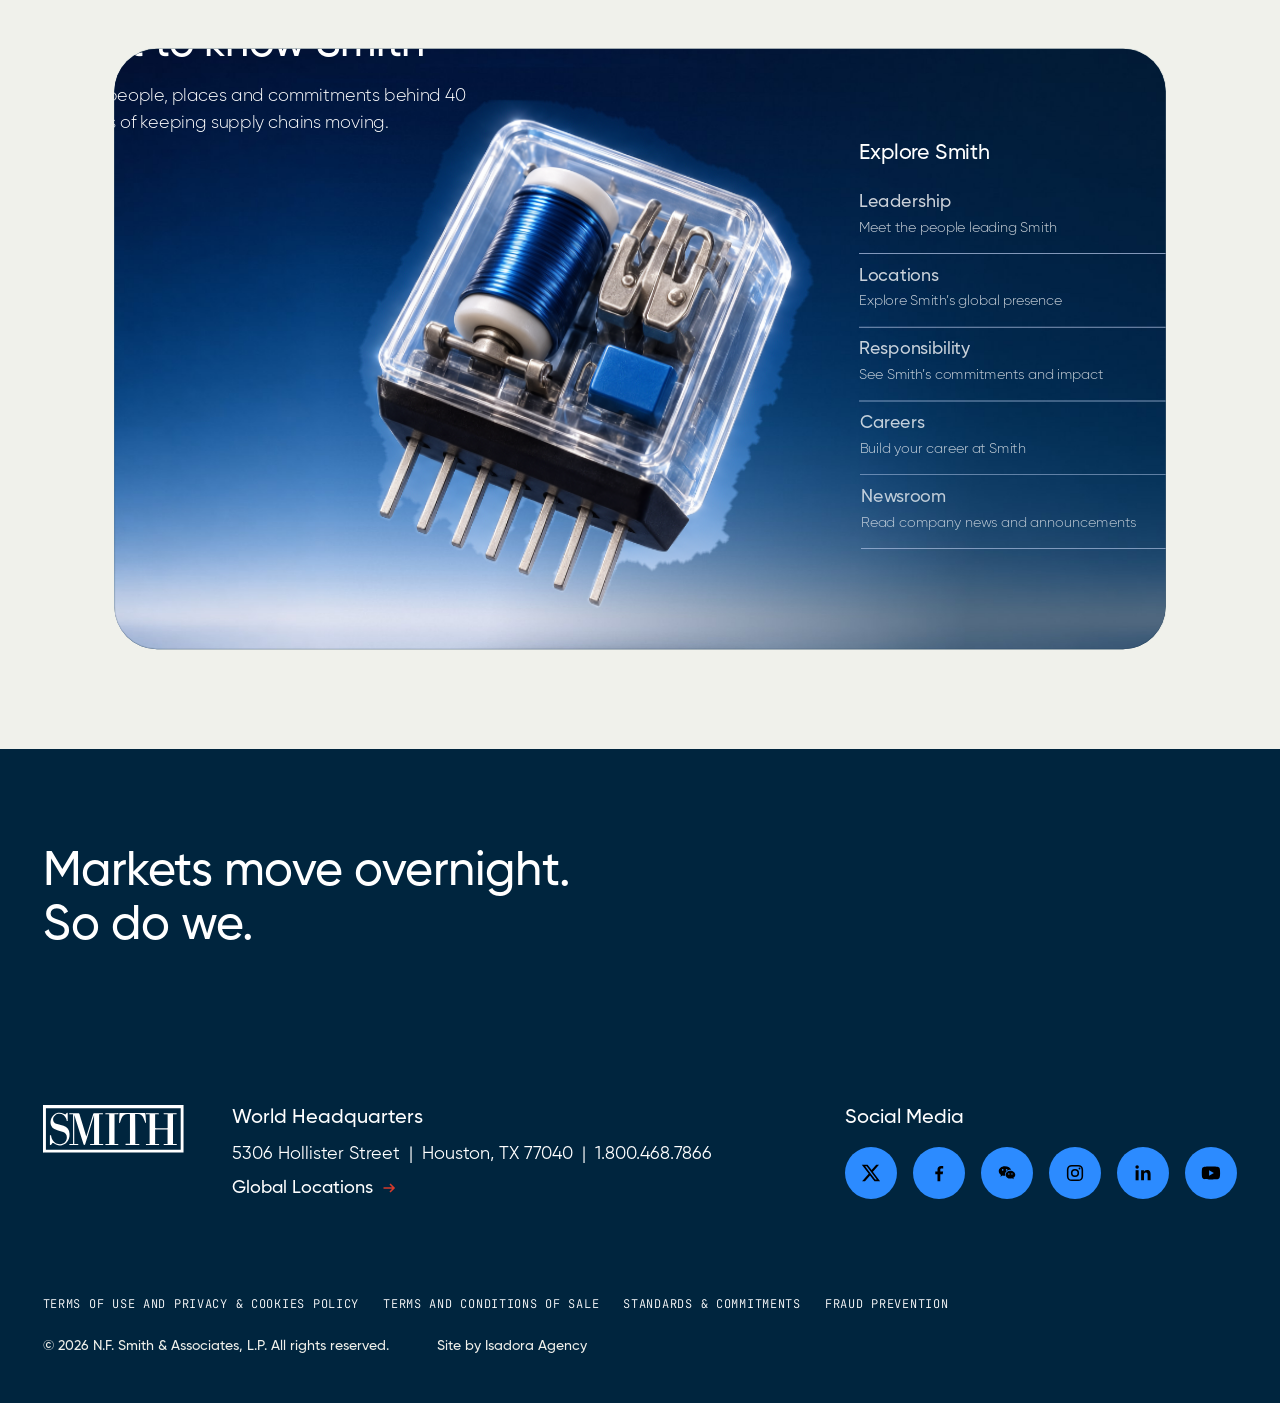
==== commit feb32219: "About v2: Smith at a Glance matches the latest Figma 800+ Employees, $3.4B 2025 Sales, $16B Historic" ====
--- a/company/about-v2/index.html
+++ b/company/about-v2/index.html
@@ -15,7 +15,7 @@
 
   <link rel="stylesheet" href="../../vendor/lenis.css" />
   <link rel="stylesheet" href="../../css/style.css?v=53" />
-  <link rel="stylesheet" href="../../css/about-v2.css?v=8" />
+  <link rel="stylesheet" href="../../css/about-v2.css?v=9" />
 </head>
 <body class="page-about">
 
@@ -143,10 +143,10 @@
       <div class="frame__canvas">
         <h2 class="t-h2 glance__title" id="glanceTitle">Smith at a Glance</h2>
         <ul class="glance__stats">
-          <li class="stat"><p class="stat__value" data-count="3.45" data-pre="$" data-post="B"><b>$</b>3.45B</p><p class="stat__label">2025 Revenue</p></li>
-          <li class="stat"><p class="stat__value" data-count="800" data-pre="" data-post="">800</p><p class="stat__label">Employees</p></li>
-          <li class="stat"><p class="stat__value" data-count="1" data-pre="#" data-post=""><b>#</b>1</p><p class="stat__label">Independent distributor · Supply Chain Connect</p></li>
-          <li class="stat"><p class="stat__value" data-count="22" data-pre="" data-post="×">22<b>×</b></p><p class="stat__label">Top-ranked independent since 2000</p></li>
+          <li class="stat"><p class="stat__value" data-count="800" data-pre="" data-post="+">800<b>+</b></p><p class="stat__label">Employees</p></li>
+          <li class="stat"><p class="stat__value" data-count="3.4" data-pre="$" data-post="B"><b>$</b>3.4B</p><p class="stat__label">2025 Sales</p></li>
+          <li class="stat"><p class="stat__value" data-count="16" data-pre="$" data-post="B"><b>$</b>16B</p><p class="stat__label">Historic Sales since 2021</p></li>
+          <li class="stat"><p class="stat__value" data-count="11" data-pre="#" data-post=""><b>#</b>11</p><p class="stat__label">Houston Business Journal Fastest-Growing Company Award 2026</p></li>
         </ul>
         <a href="#" class="link glance__link">Download Fact Sheet <svg viewBox="0 0 16 16" aria-hidden="true"><path d="M8 2v8.5M4 6.5l4 4 4-4M2 12v2h12v-2" fill="none" stroke="currentColor" stroke-width="1.6"/></svg></a>
       </div>
@@ -347,7 +347,7 @@
   <script src="../../vendor/gsap.min.js"></script>
   <script src="../../vendor/ScrollTrigger.min.js"></script>
   <script src="../../vendor/lenis.min.js"></script>
-  <script src="../../js/about-v2.js?v=9"></script>
+  <script src="../../js/about-v2.js?v=10"></script>
   <script src="../../js/nav-menu.js?v=6"></script>
 </body>
 </html>
--- a/css/about-v2.css
+++ b/css/about-v2.css
@@ -96,12 +96,12 @@
    2. Smith at a glance (sm-module--global-reach)
    ========================================================= */
 .glance { background: var(--navy); color: #fff; }
-.glance__title { position: absolute; left: 0; top: 171px; width: 1440px; text-align: center; }
-.glance__link { position: absolute; left: 50%; top: 471px; translate: -50% 0; color: #fff; }
+.glance__title { position: absolute; left: 0; top: 158px; width: 1440px; text-align: center; }
+.glance__link { position: absolute; left: 50%; top: 485px; translate: -50% 0; color: #fff; }
 .glance__link svg { color: var(--blue); }
-.glance__stats { position: absolute; left: 175px; top: 273px; width: 1090px; height: 150px; list-style: none; margin: 0; padding: 0; display: flex; gap: 30px; }
+.glance__stats { position: absolute; left: 175px; top: 260px; width: 1090px; height: 177px; list-style: none; margin: 0; padding: 0; display: flex; gap: 30px; }
 /* board dots between the cards: a 6px blue square at the top and bottom of the gap */
-.stat { position: relative; flex: 0 0 250px; height: 150px; padding: 16px; border-radius: 16px; background: var(--paper); color: var(--navy); }
+.stat { position: relative; flex: 0 0 250px; height: 177px; padding: 16px; border-radius: 16px; background: var(--paper); color: var(--navy); }
 .stat + .stat::before, .stat + .stat::after { content: ""; position: absolute; left: -18px; width: 6px; height: 6px; background: var(--blue); }
 .stat + .stat::before { top: 0; }
 .stat + .stat::after { bottom: 0; }
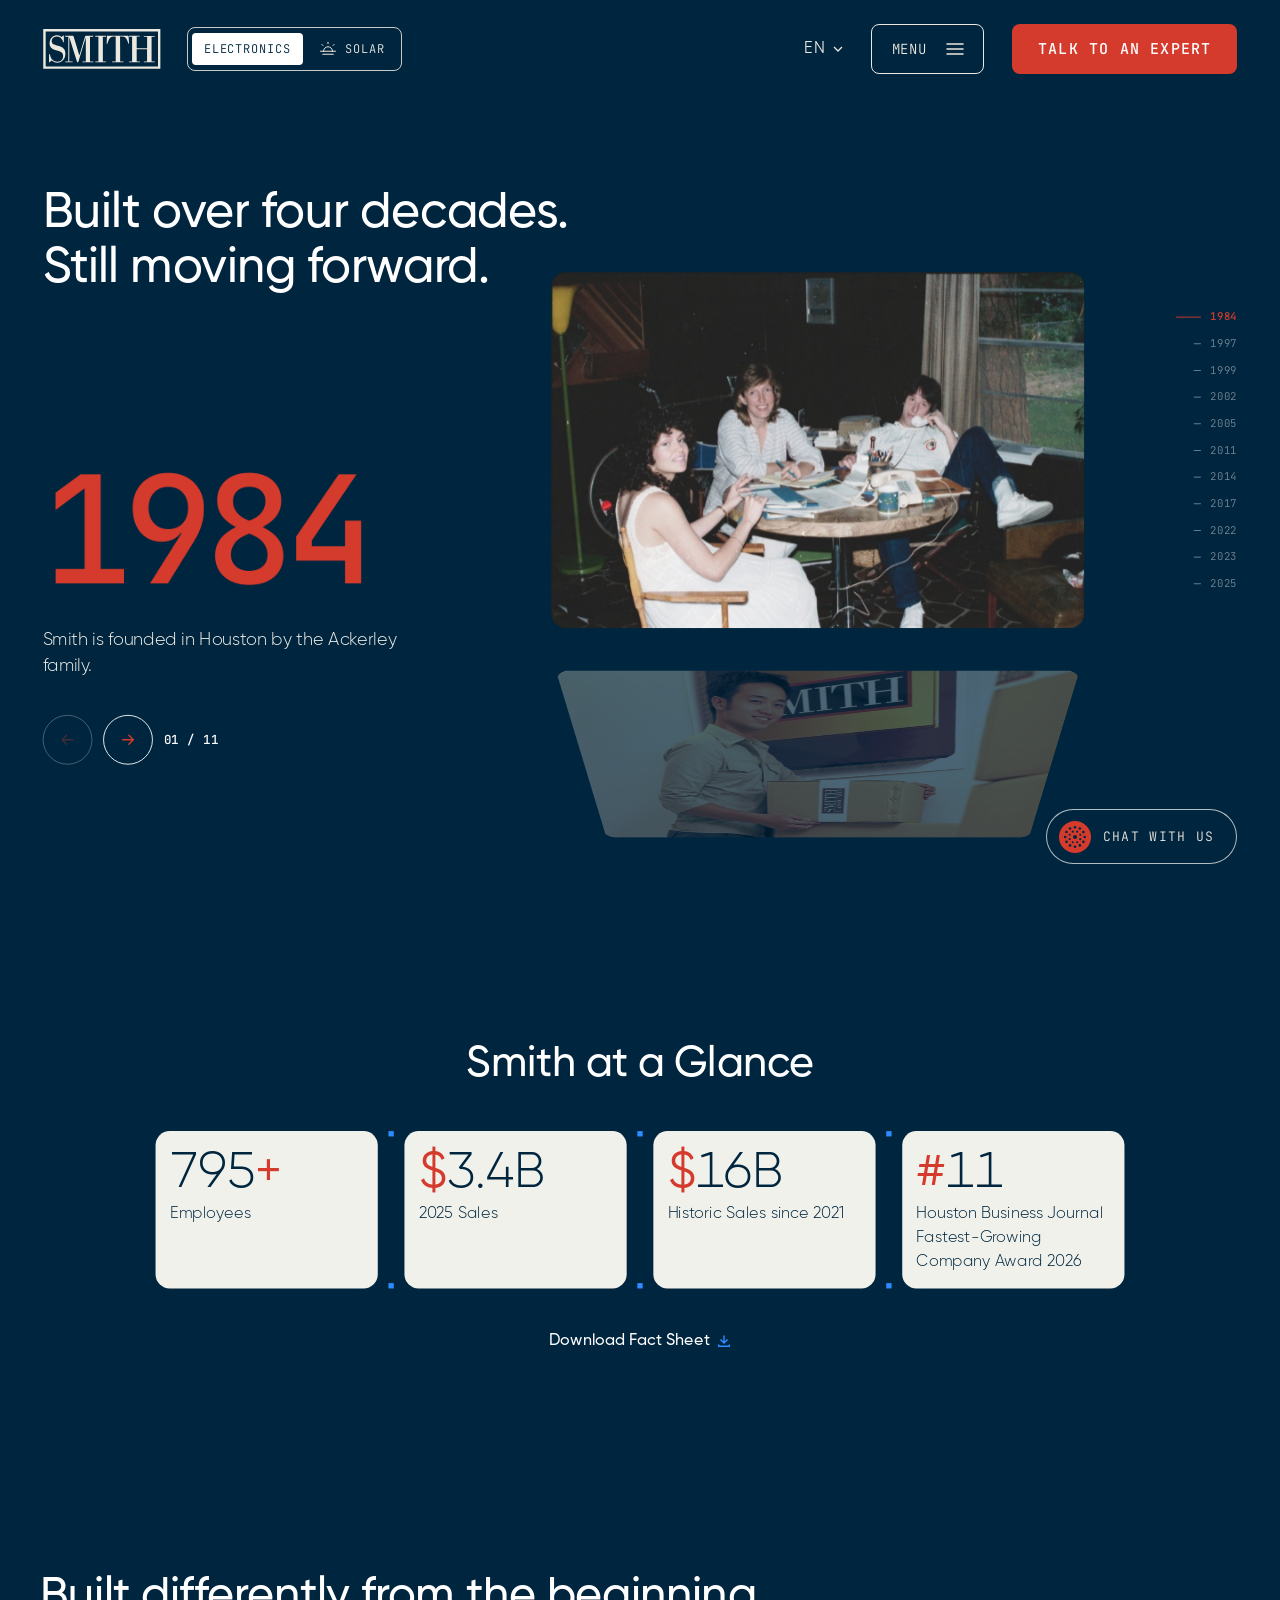
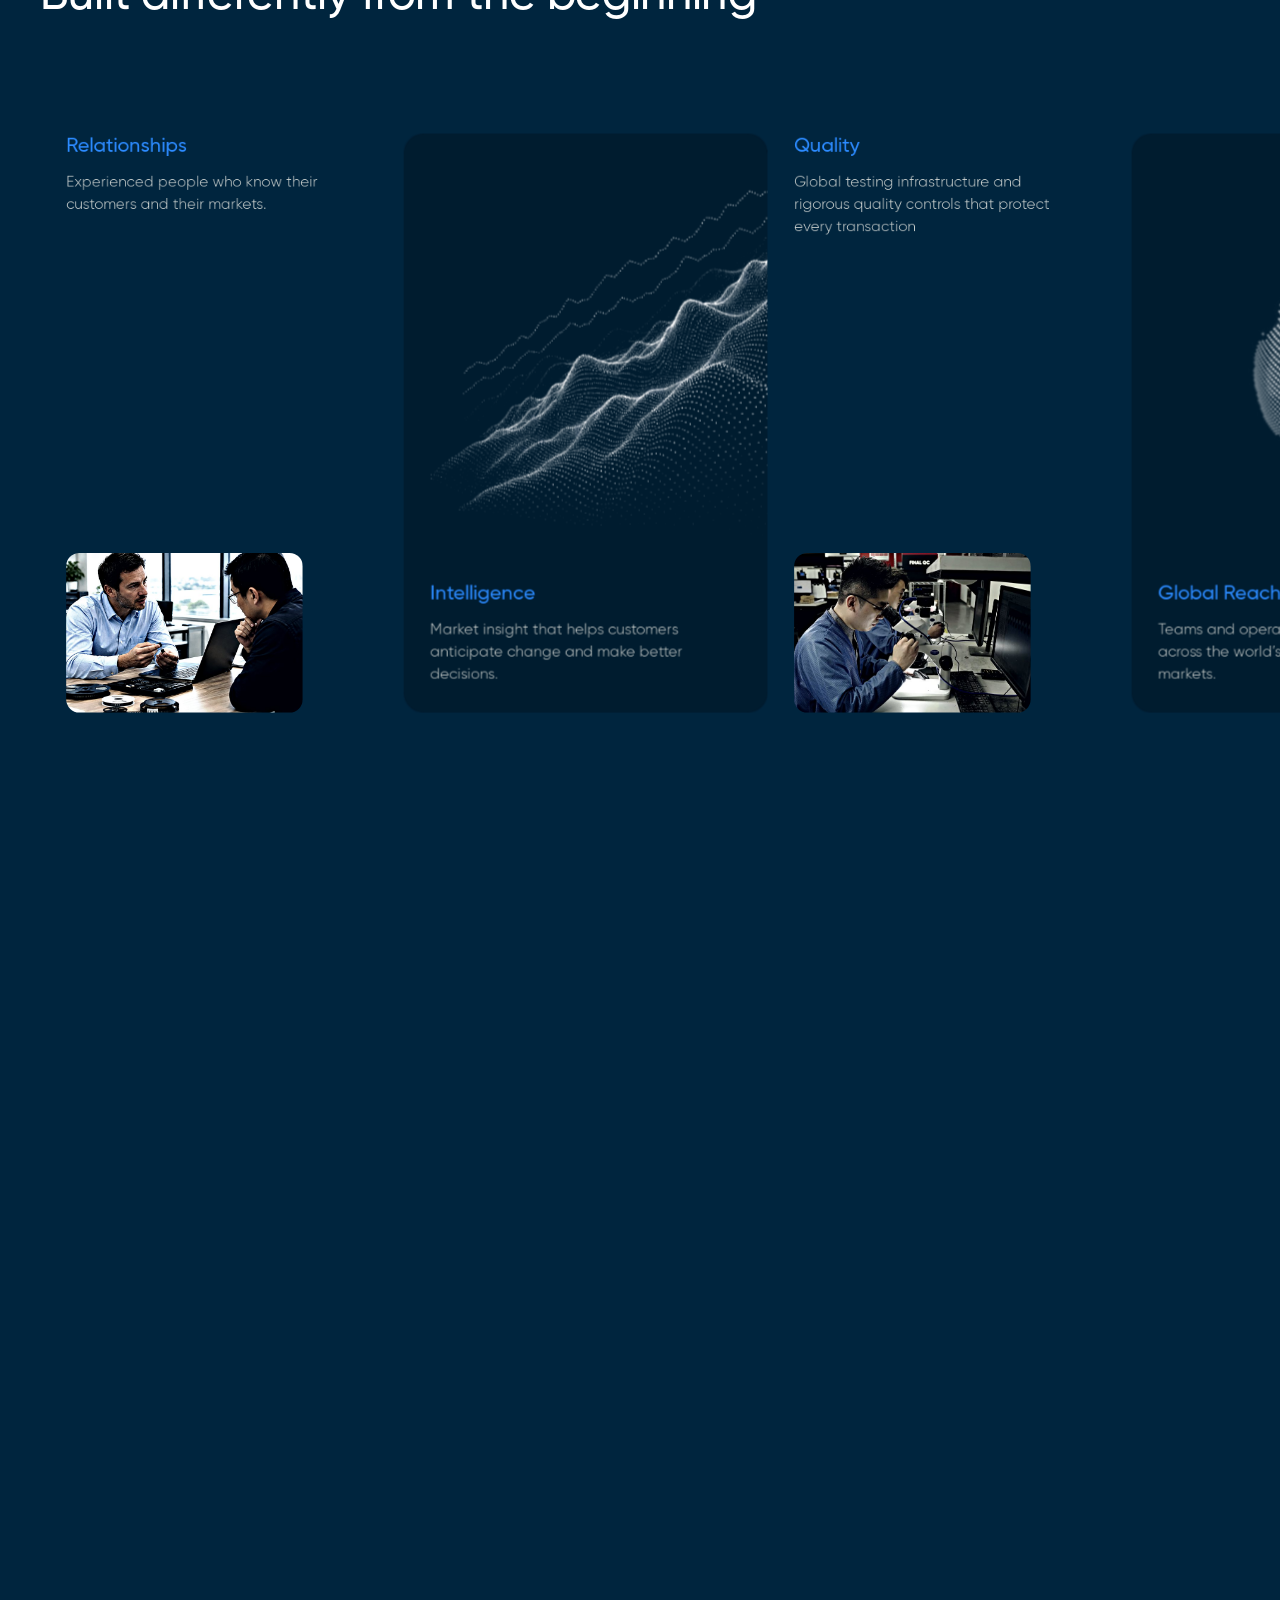
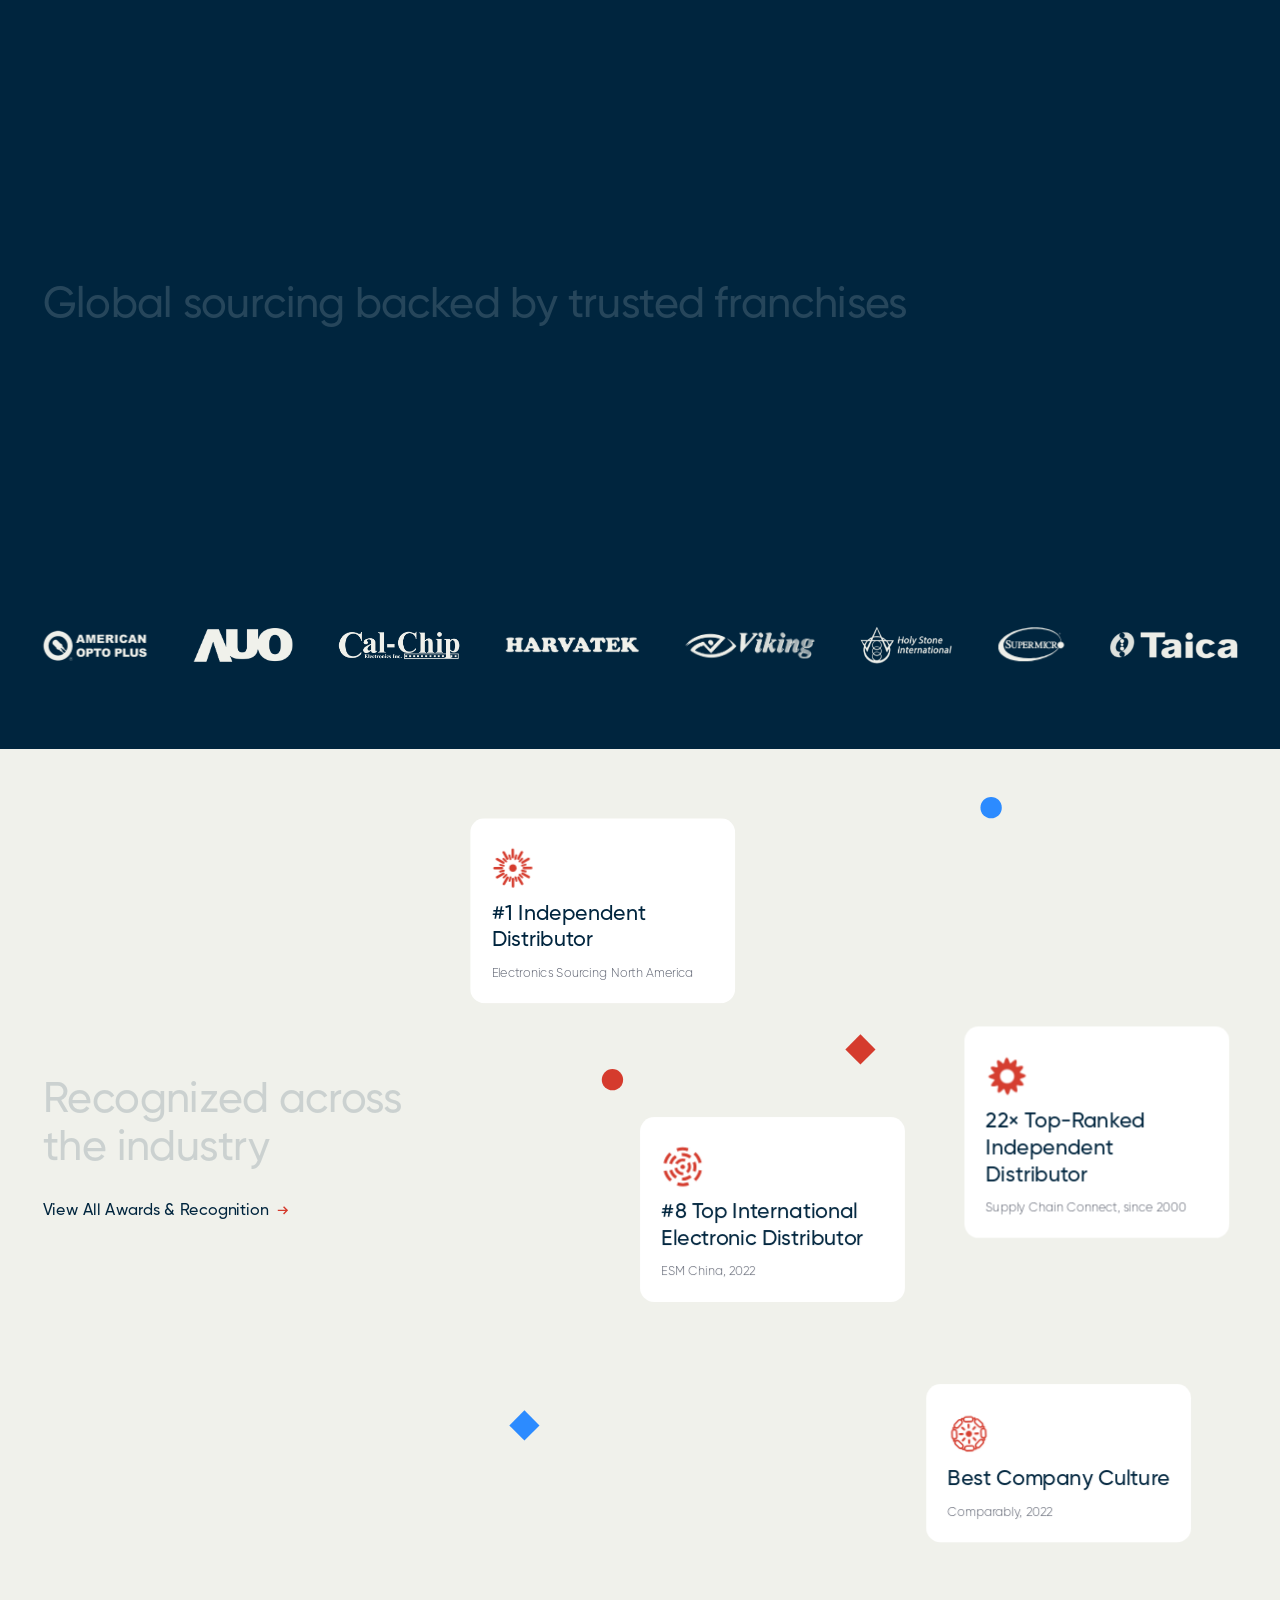
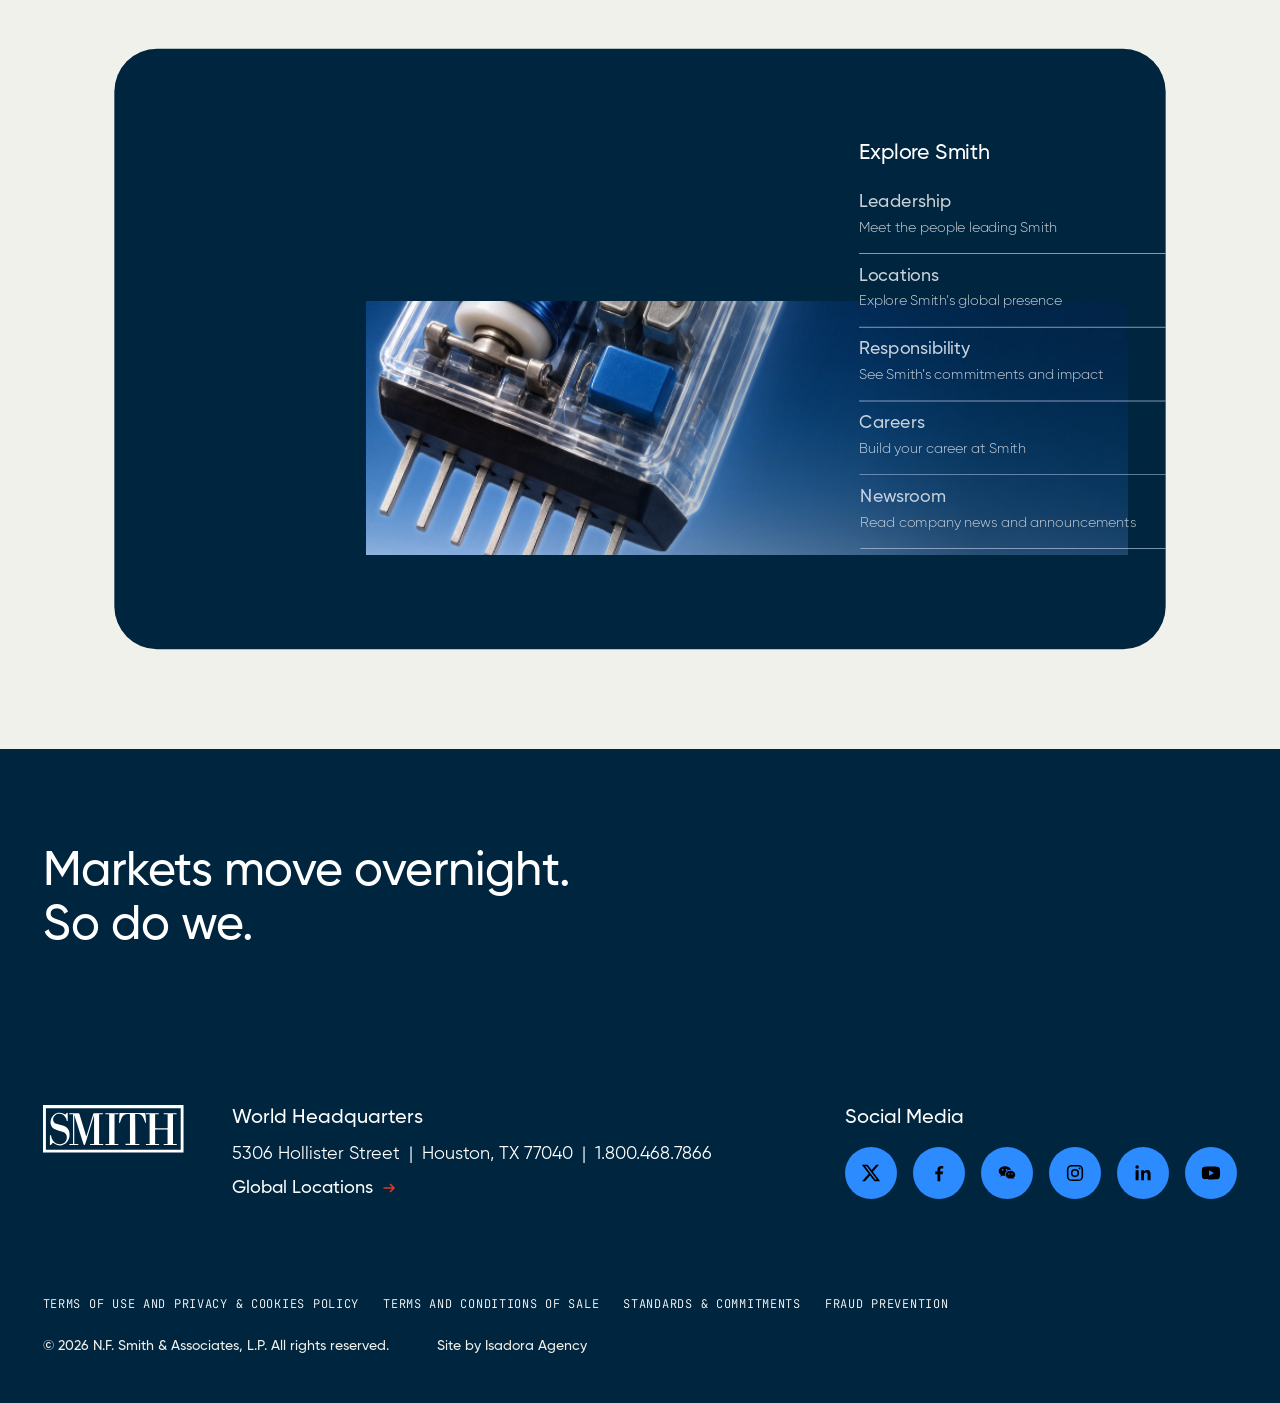
==== commit 89e44274: "About v2: clean cut-out for the floating relay Re-cut from Figma's faded card render so it matches t" ====
--- a/company/about-v2/index.html
+++ b/company/about-v2/index.html
@@ -15,7 +15,7 @@
 
   <link rel="stylesheet" href="../../vendor/lenis.css" />
   <link rel="stylesheet" href="../../css/style.css?v=53" />
-  <link rel="stylesheet" href="../../css/about-v2.css?v=9" />
+  <link rel="stylesheet" href="../../css/about-v2.css?v=10" />
 </head>
 <body class="page-about">
 
@@ -243,7 +243,7 @@
           <!-- the relay floats over the studio backdrop and turns with scroll (CSS 3D standing in for WebGL) -->
           <div class="exp__stage" aria-hidden="true">
             <span class="exp__shadow" id="expShadow"></span>
-            <div class="exp__part" id="expPart"><img src="../../assets/img/about-v2/experience-relay.png" alt="" loading="lazy" /></div>
+            <div class="exp__part" id="expPart"><img src="../../assets/img/about-v2/experience-relay.png?v=2" alt="" loading="lazy" /></div>
           </div>
           <h2 class="t-h2 exp__title" id="expTitle">Get to know Smith</h2>
           <p class="exp__sub">The people, places and commitments behind 40 years of keeping supply chains moving.</p>
--- a/css/about-v2.css
+++ b/css/about-v2.css
@@ -166,8 +166,9 @@
 .exp__media img { width: 100%; height: 100%; object-fit: cover; display: block; will-change: transform; }
 /* the relay: cut out of the render and set back where it was shot, so it can float and turn */
 .exp__stage { position: absolute; inset: 0; perspective: 1000px; perspective-origin: 47% 45%; pointer-events: none; will-change: transform; }
-.exp__part { position: absolute; left: 407px; top: 172px; width: 435px; height: 482px; transform-style: preserve-3d; will-change: transform, filter; }
-.exp__part img { width: 100%; height: 100%; display: block; }
+.exp__part { position: absolute; left: 426px; top: 192.5px; width: 392.5px; height: 457px; transform-style: preserve-3d; will-change: transform, filter; }
+/* the cut follows the case's rim; its glow is a live light that travels with it */
+.exp__part img { width: 100%; height: 100%; display: block; filter: drop-shadow(0 0 3px rgba(210, 228, 255, .55)) drop-shadow(0 0 26px rgba(120, 170, 255, .32)); }
 .exp__shadow { position: absolute; left: 474px; top: 686px; width: 334px; height: 26px; border-radius: 50%; background: rgba(0, 10, 30, .5); filter: blur(14px); will-change: transform, opacity; }
 .exp__title { position: absolute; left: 32px; top: 32px; width: 624px; }
 .exp__sub { position: absolute; left: 32px; top: 102px; width: 450px; font-size: 20px; line-height: 30px; color: #fff; }
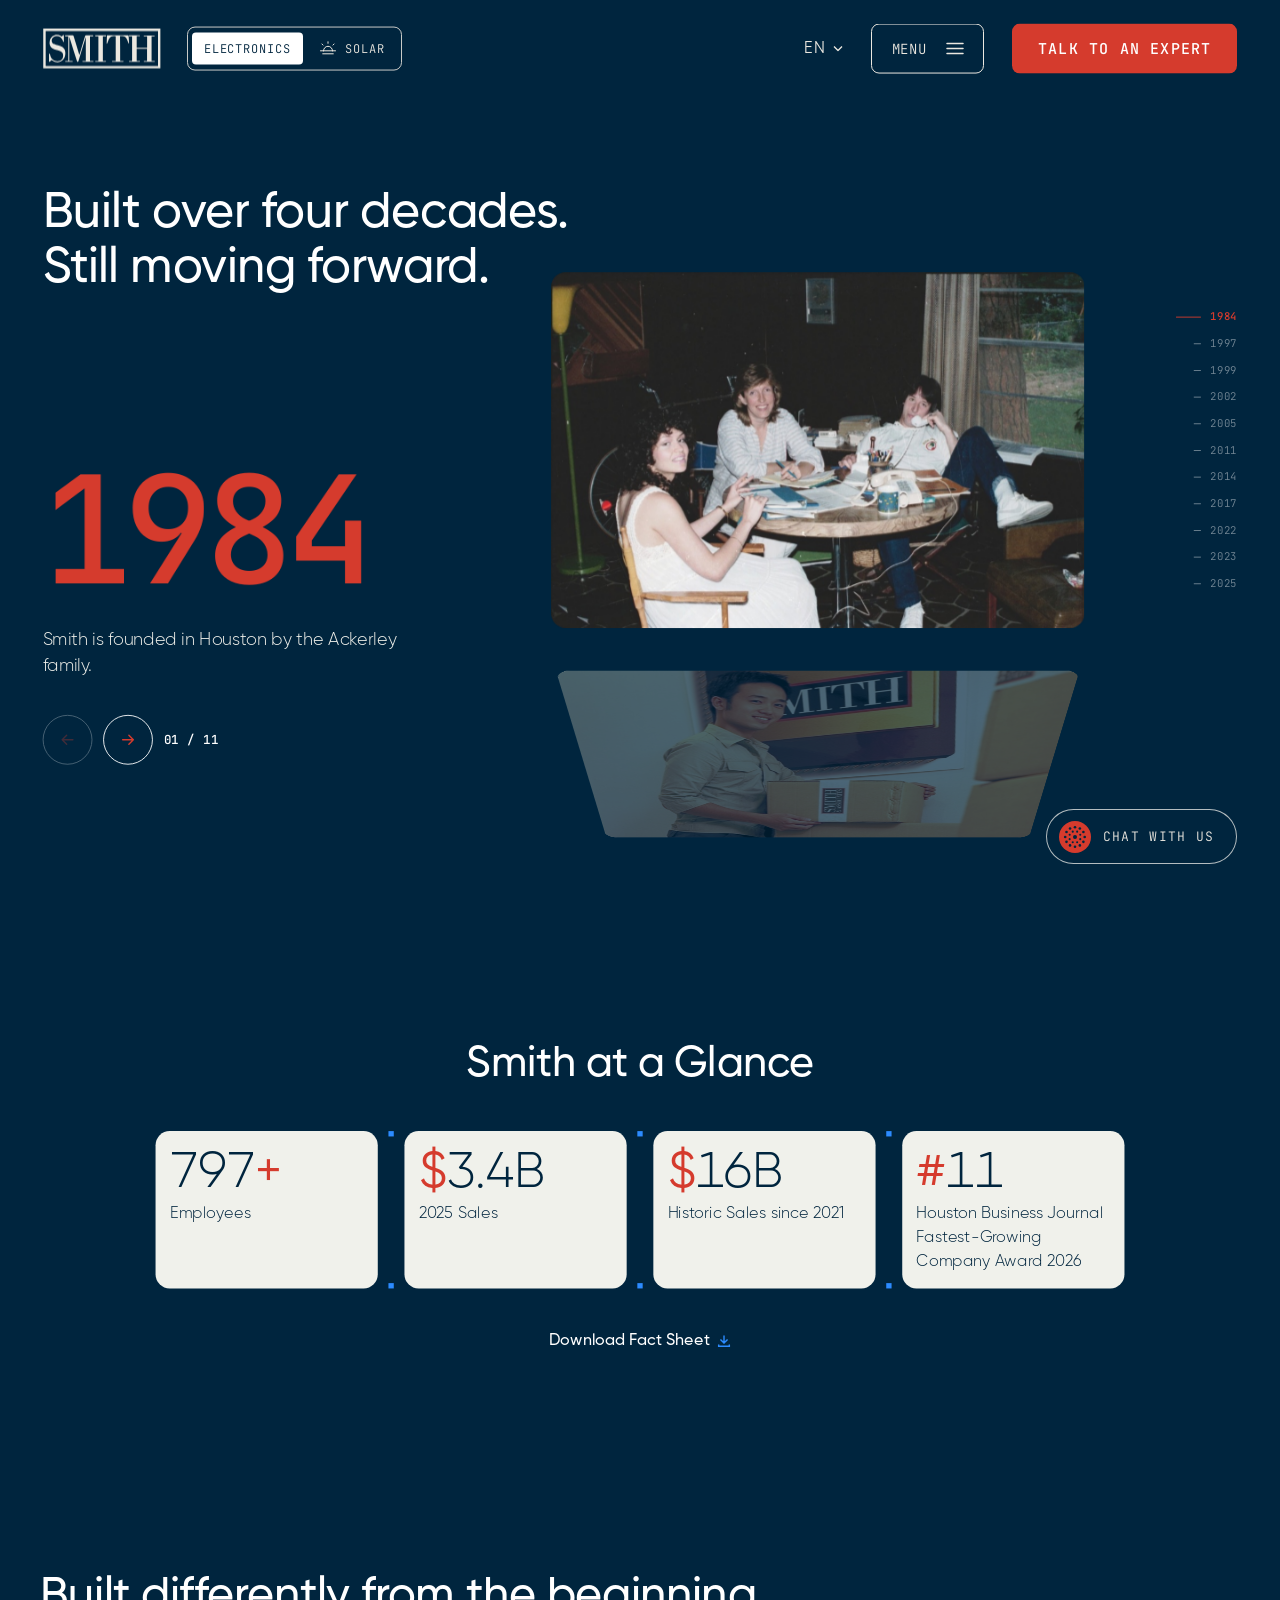
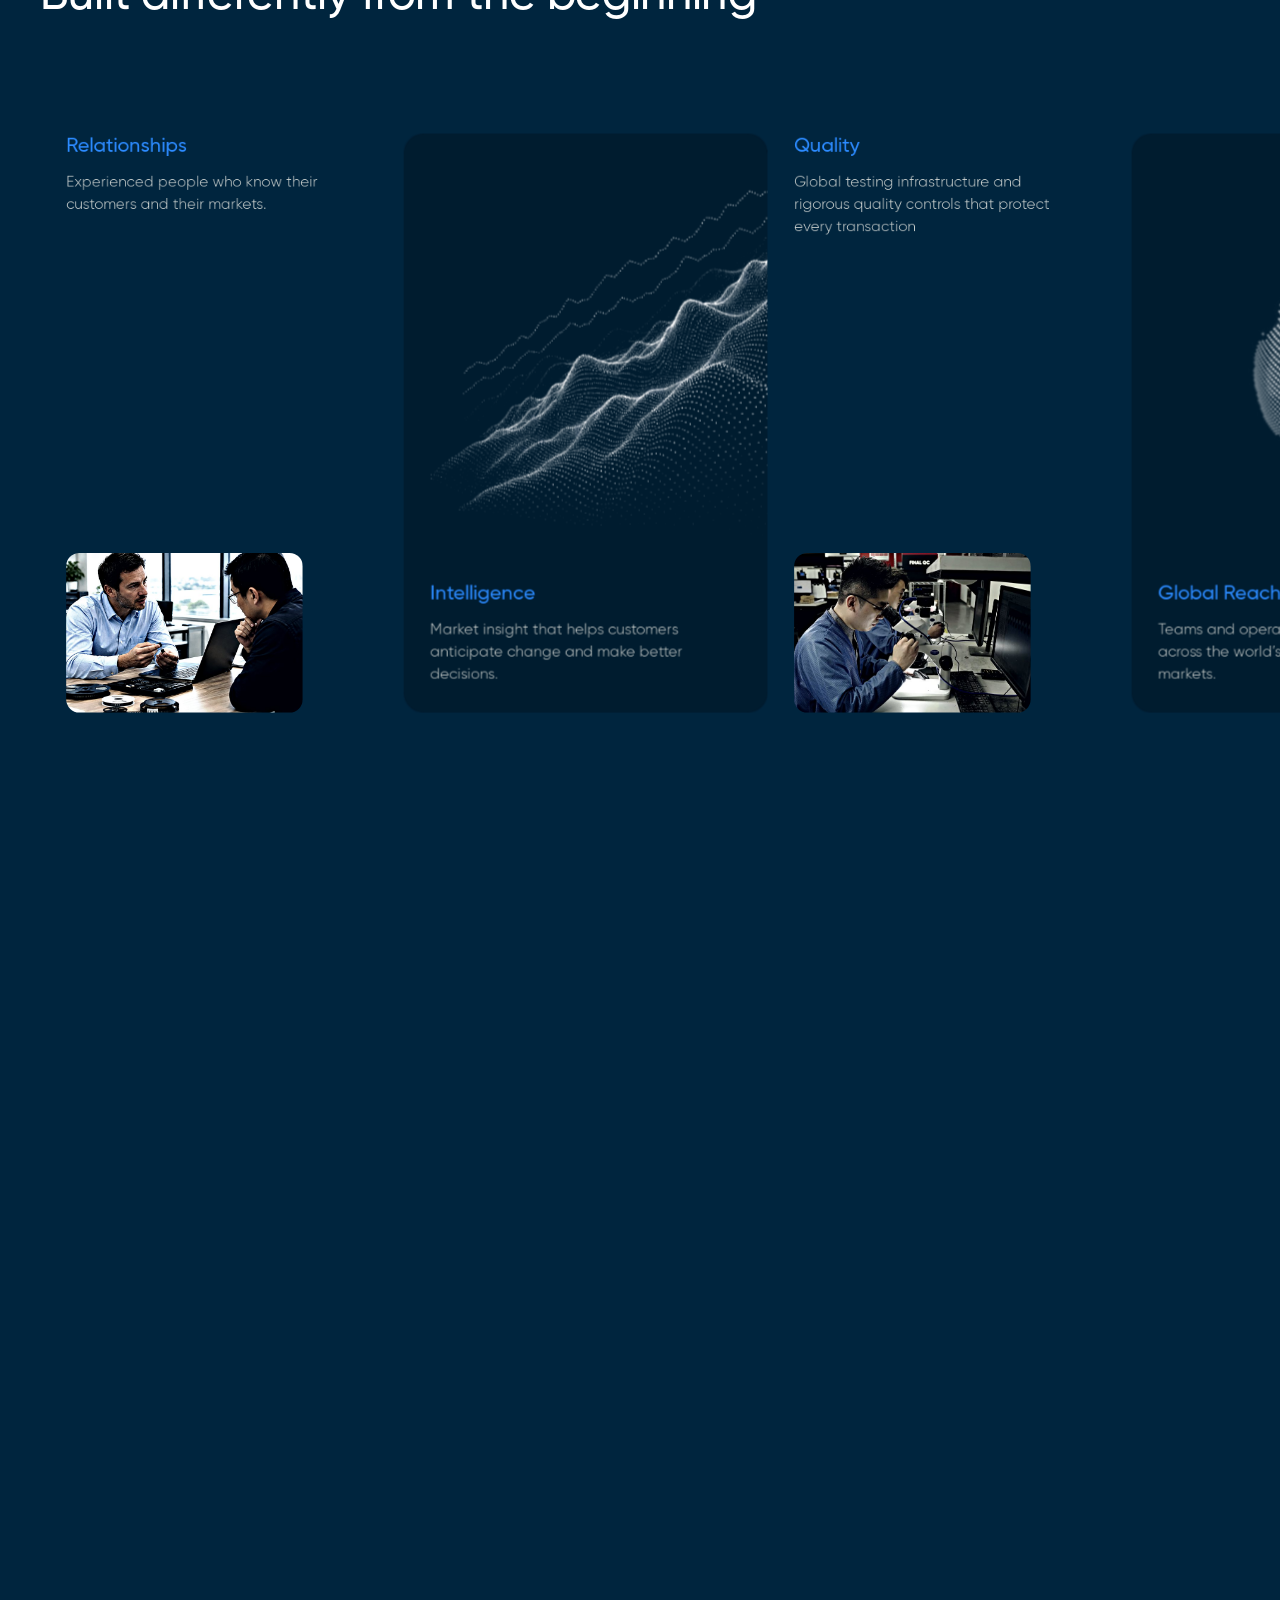
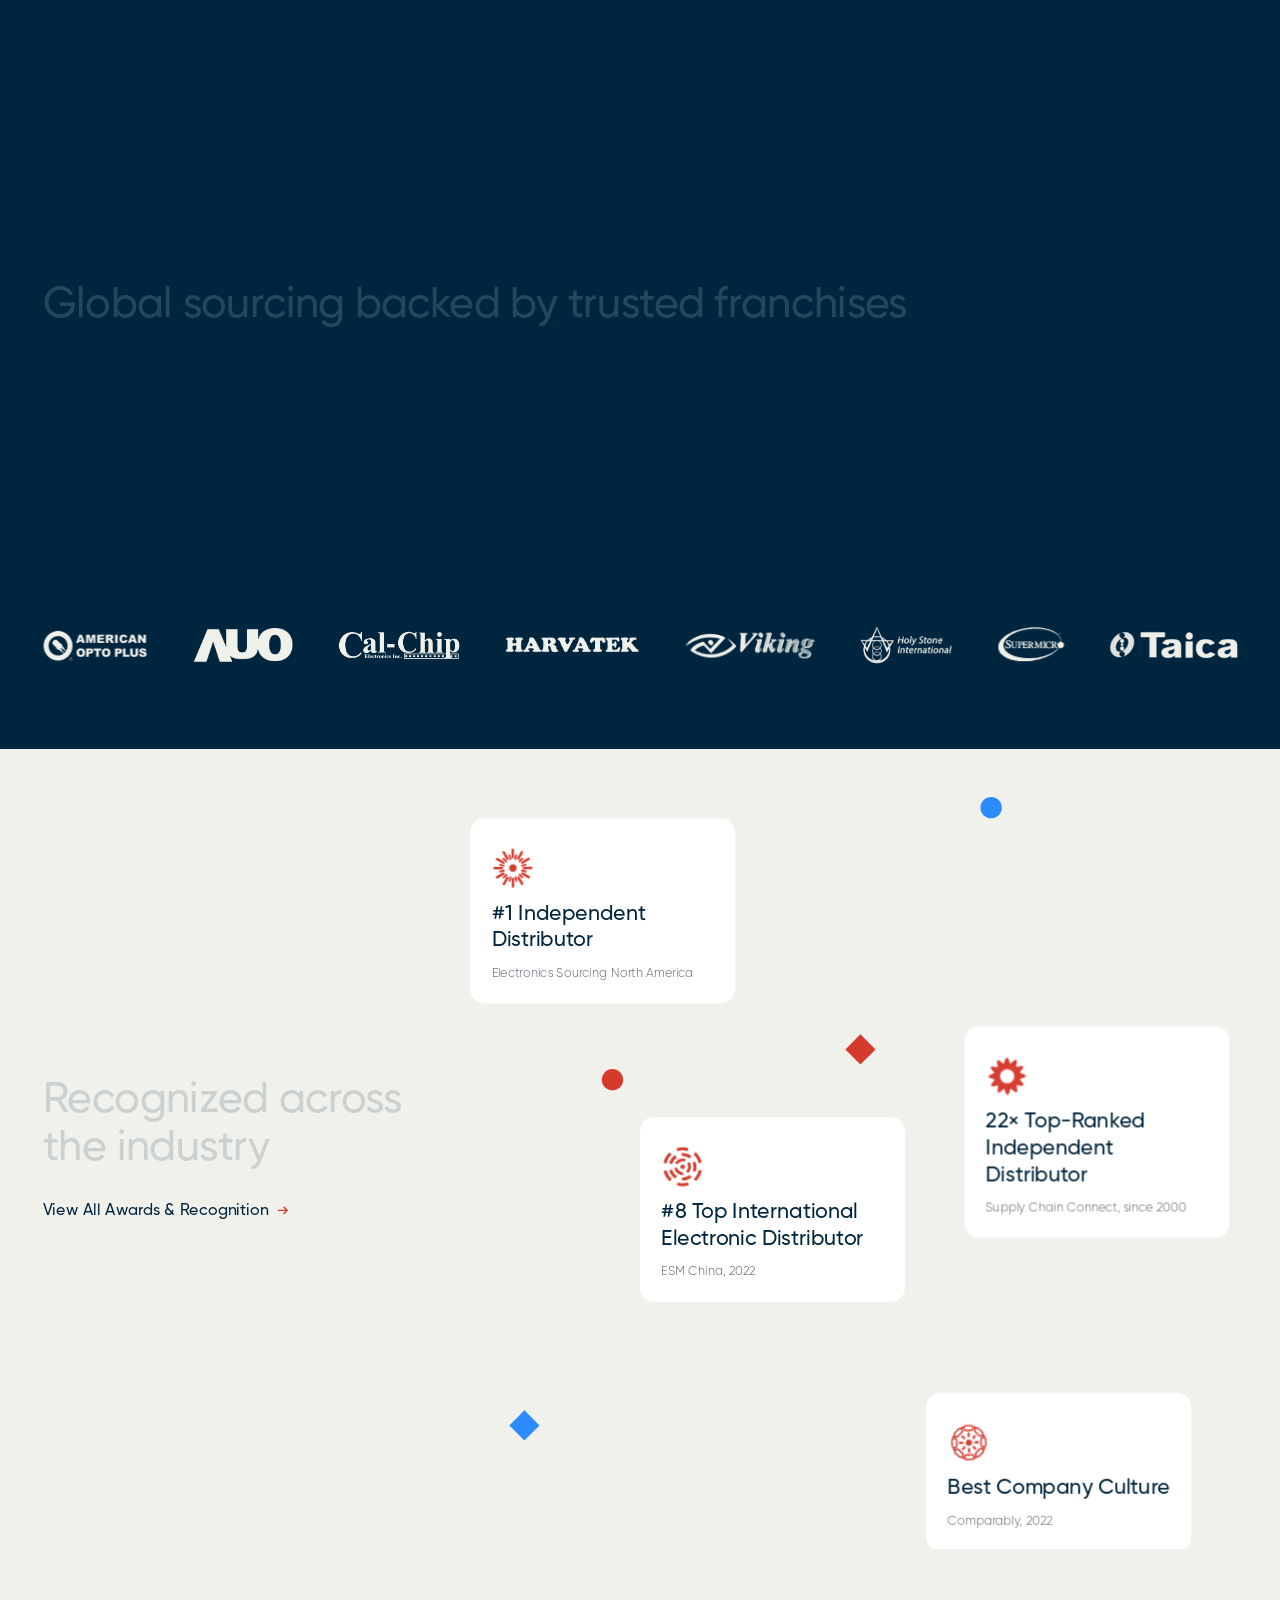
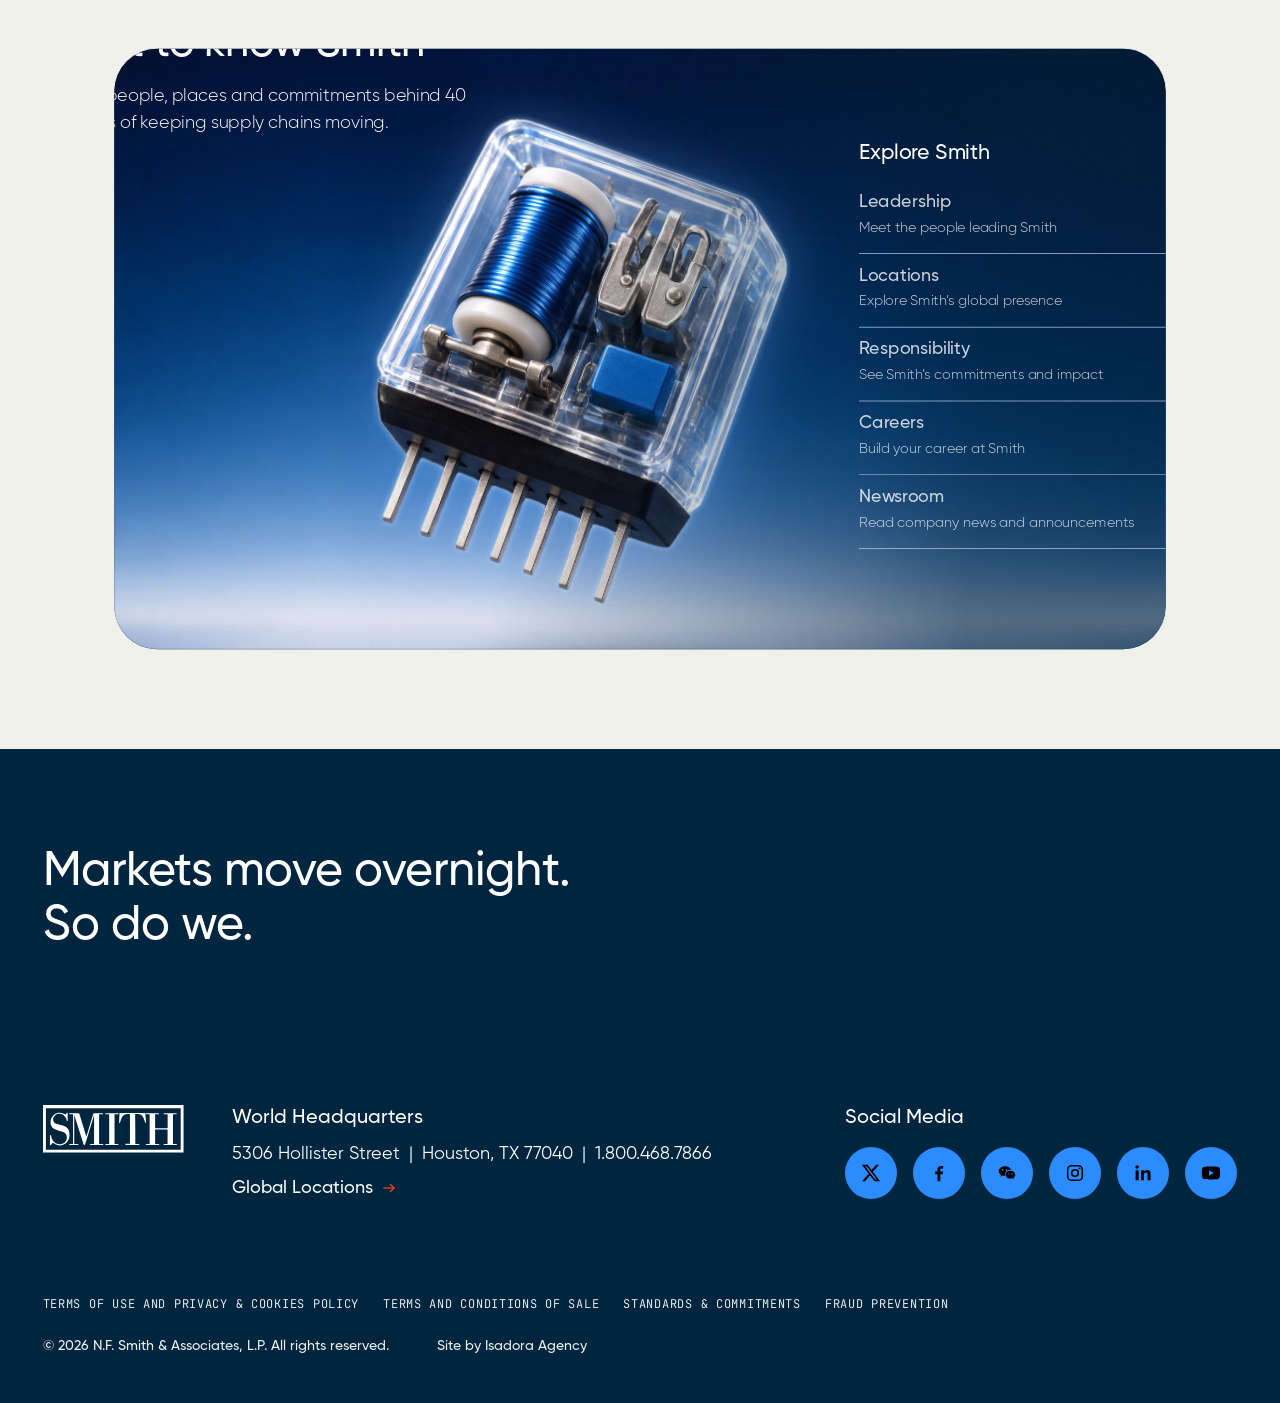
==== commit c23b6149: "About v2: Best Company Culture card sits flush with the section bottom Hides the short route stubs t" ====
--- a/company/about-v2/index.html
+++ b/company/about-v2/index.html
@@ -228,7 +228,7 @@
           <li class="award" style="left:529px;top:78px"><img class="award__icon" src="../../assets/img/about/icon-sun.svg" width="48" height="48" alt="" /><h3 class="award__title">#1 Independent Distributor</h3><p class="award__meta">Electronics Sourcing North America</p></li>
           <li class="award" style="left:720px;top:414px"><img class="award__icon" src="../../assets/img/about/icon-radar.svg" width="48" height="48" alt="" /><h3 class="award__title">#8 Top International Electronic Distributor</h3><p class="award__meta">ESM China, 2022</p></li>
           <li class="award" style="left:1085px;top:312px"><img class="award__icon" src="../../assets/img/about/icon-flower.svg" width="48" height="48" alt="" /><h3 class="award__title">22× Top-Ranked Independent Distributor</h3><p class="award__meta">Supply Chain Connect, since 2000</p></li>
-          <li class="award" style="left:1042px;top:714px"><img class="award__icon" src="../../assets/img/about/icon-hub.svg" width="48" height="48" alt="" /><h3 class="award__title">Best Company Culture</h3><p class="award__meta">Comparably, 2022</p></li>
+          <li class="award" style="left:1042px;top:724px"><img class="award__icon" src="../../assets/img/about/icon-hub.svg" width="48" height="48" alt="" /><h3 class="award__title">Best Company Culture</h3><p class="award__meta">Comparably, 2022</p></li>
         </ul>
       </div>
     </section>
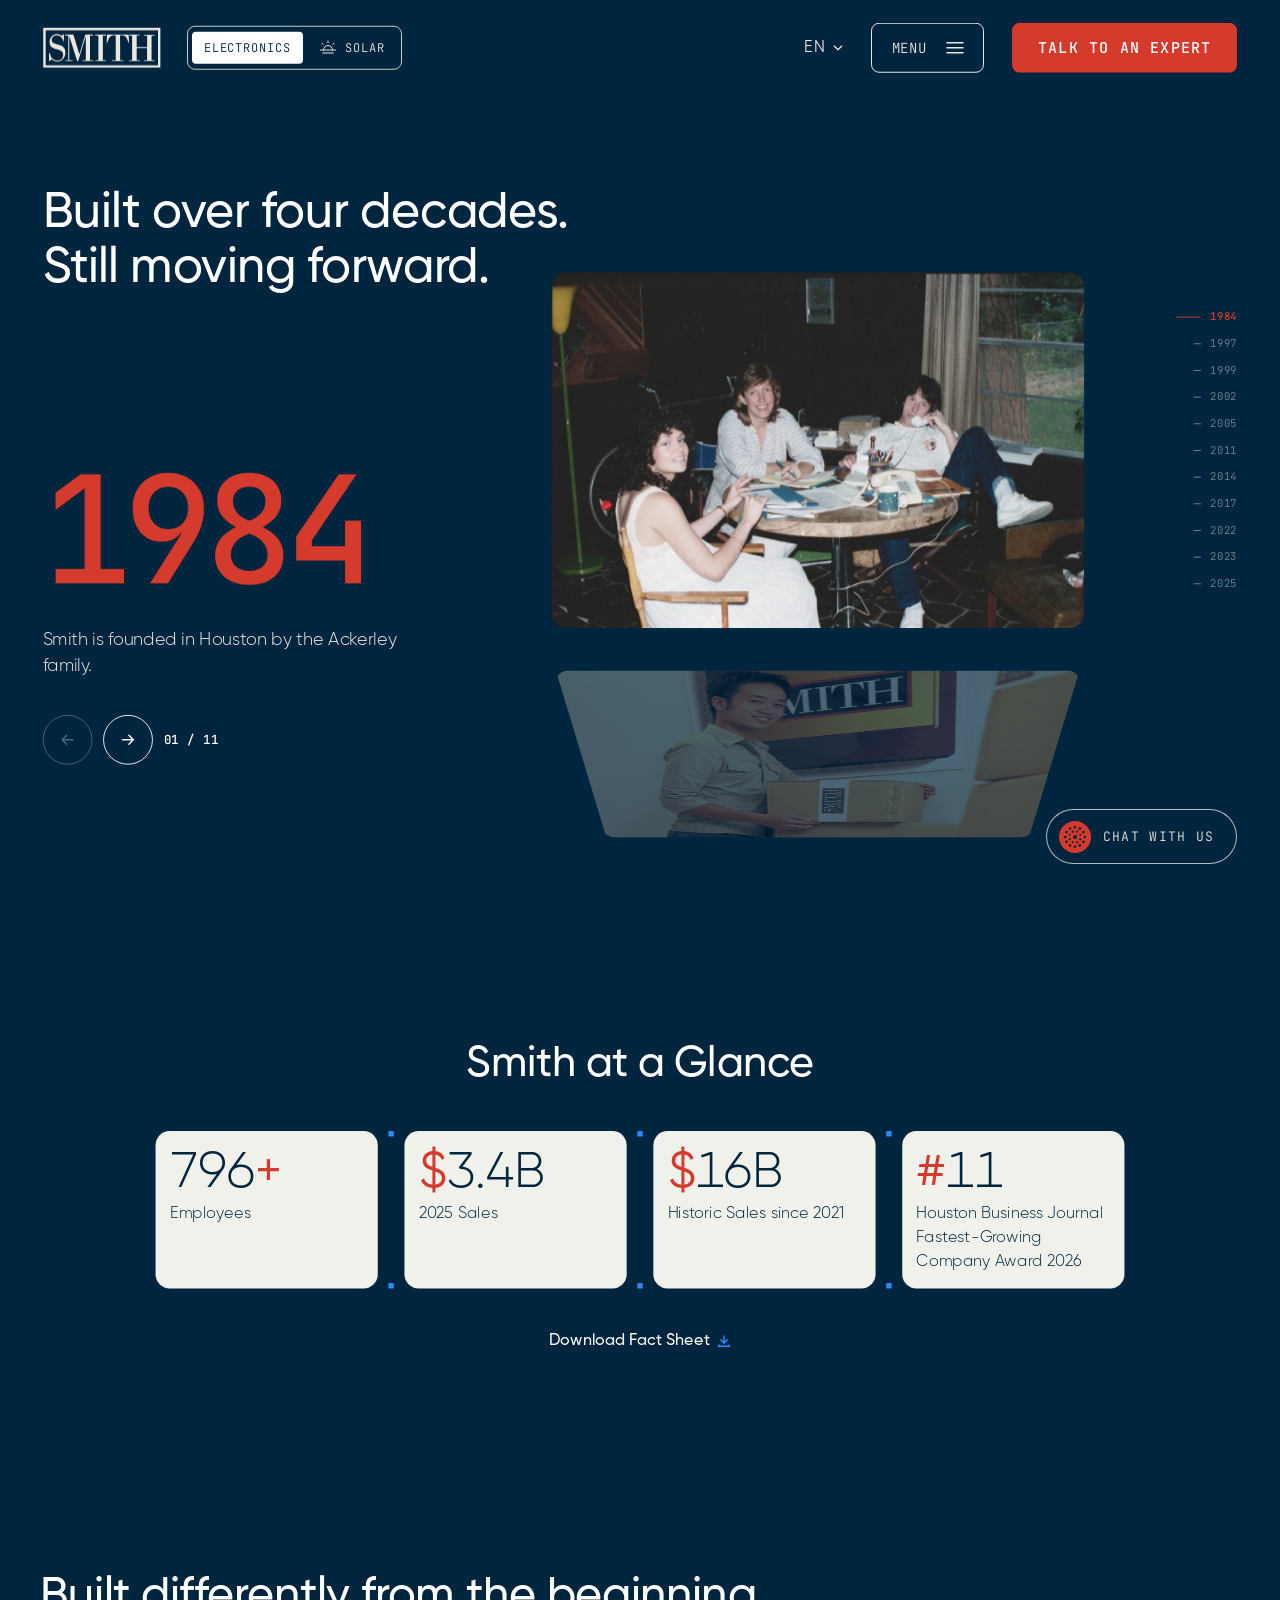
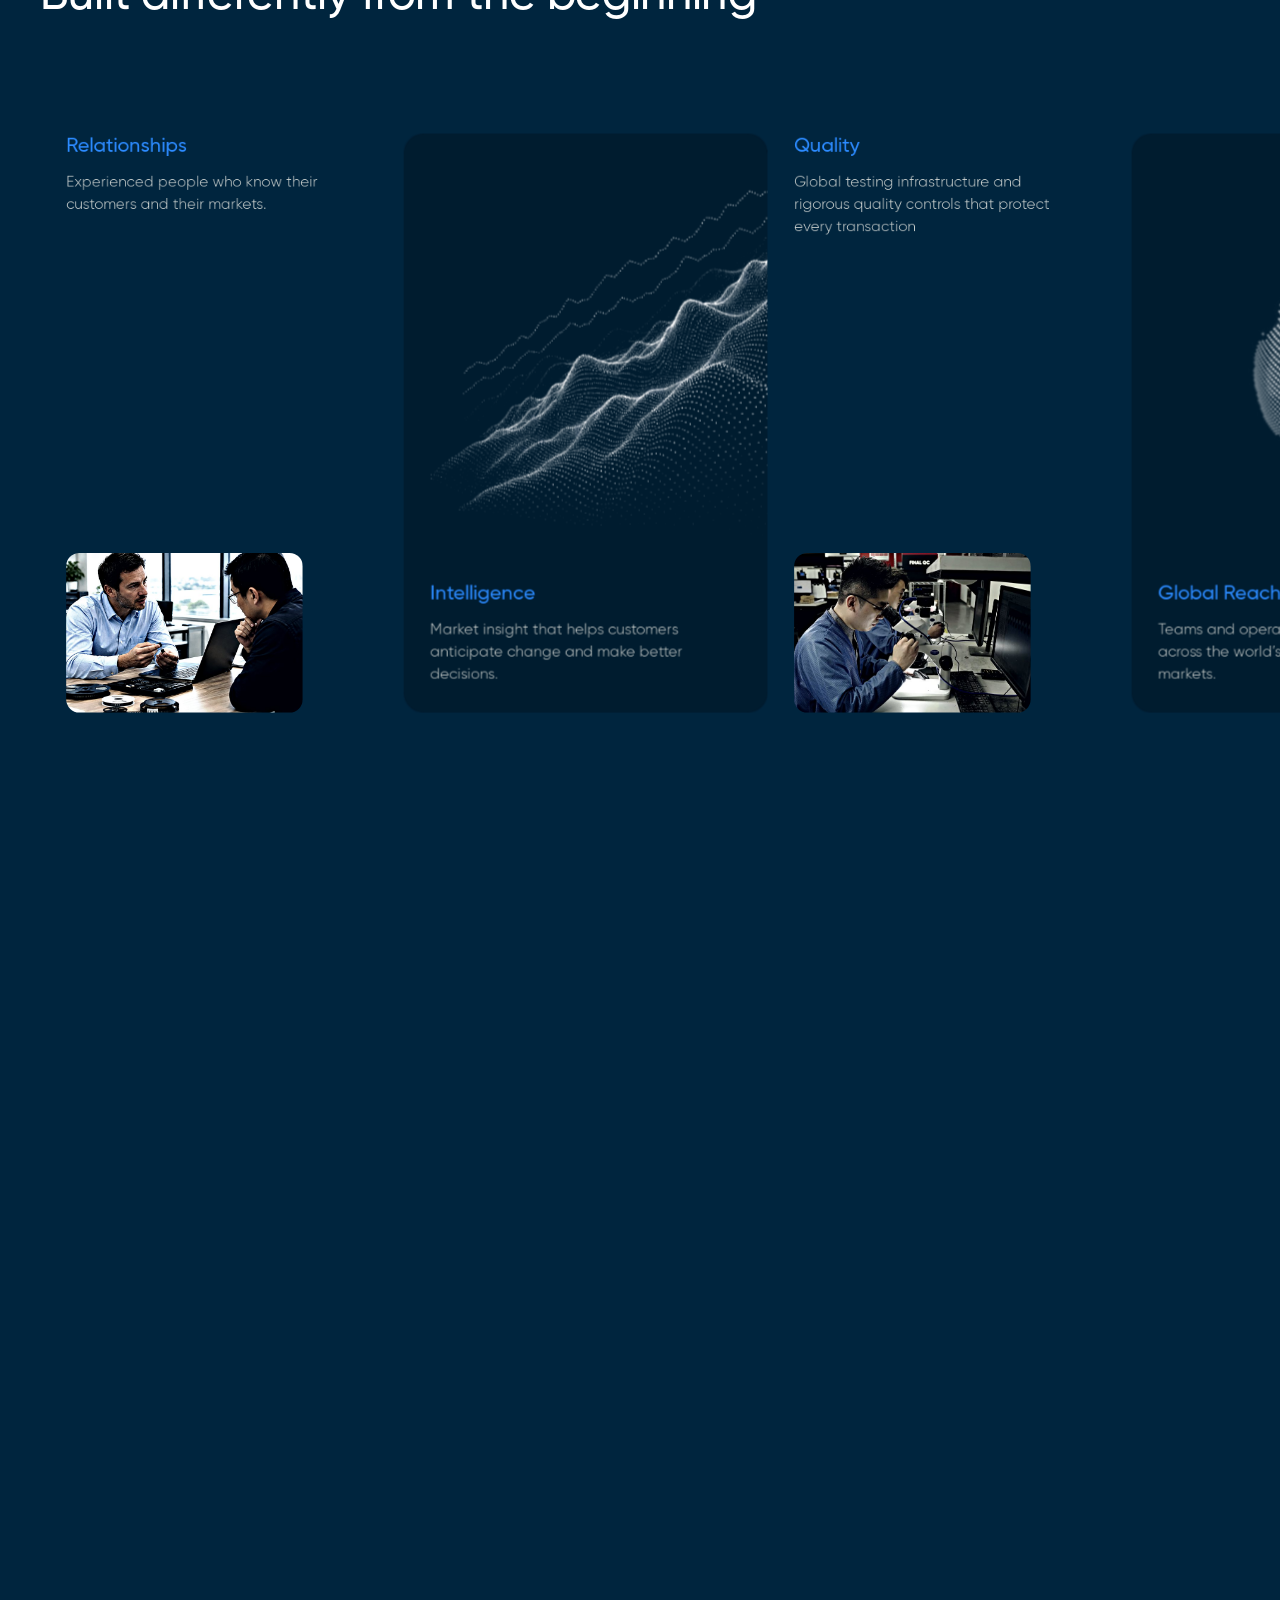
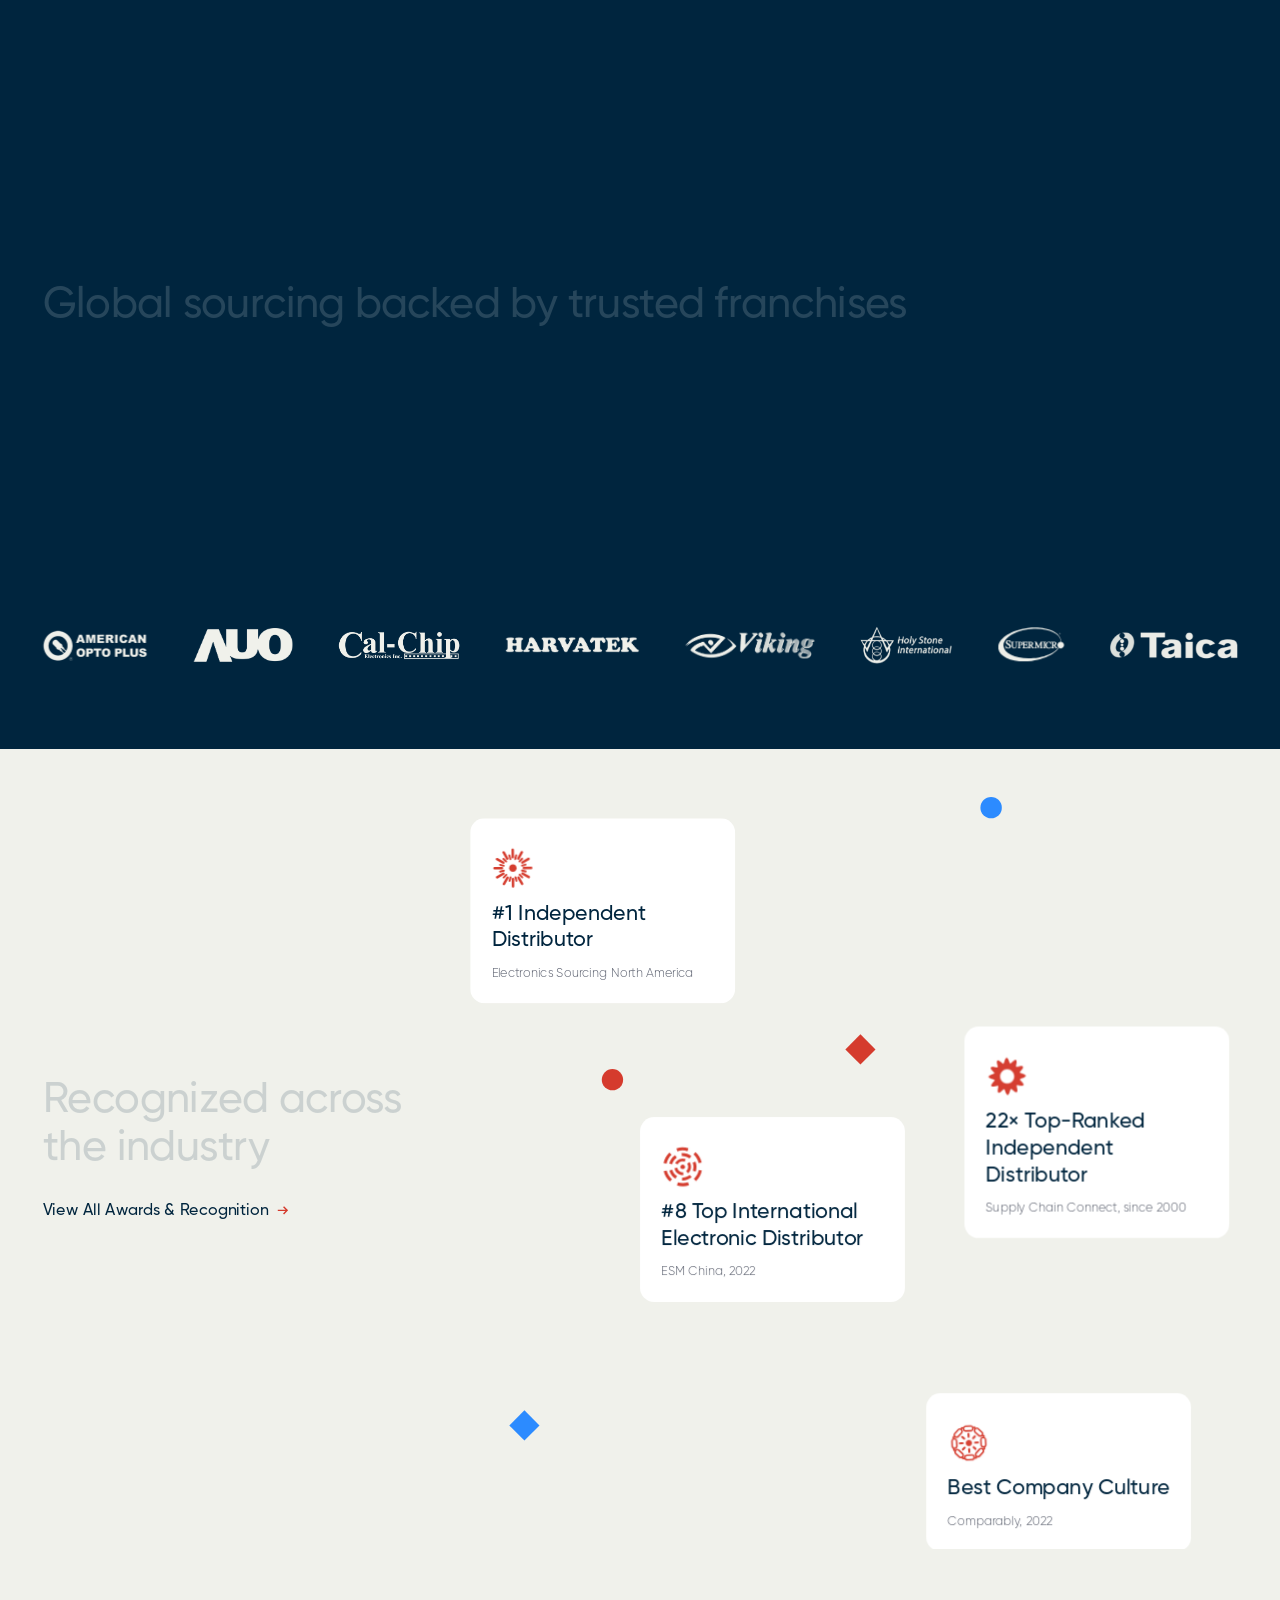
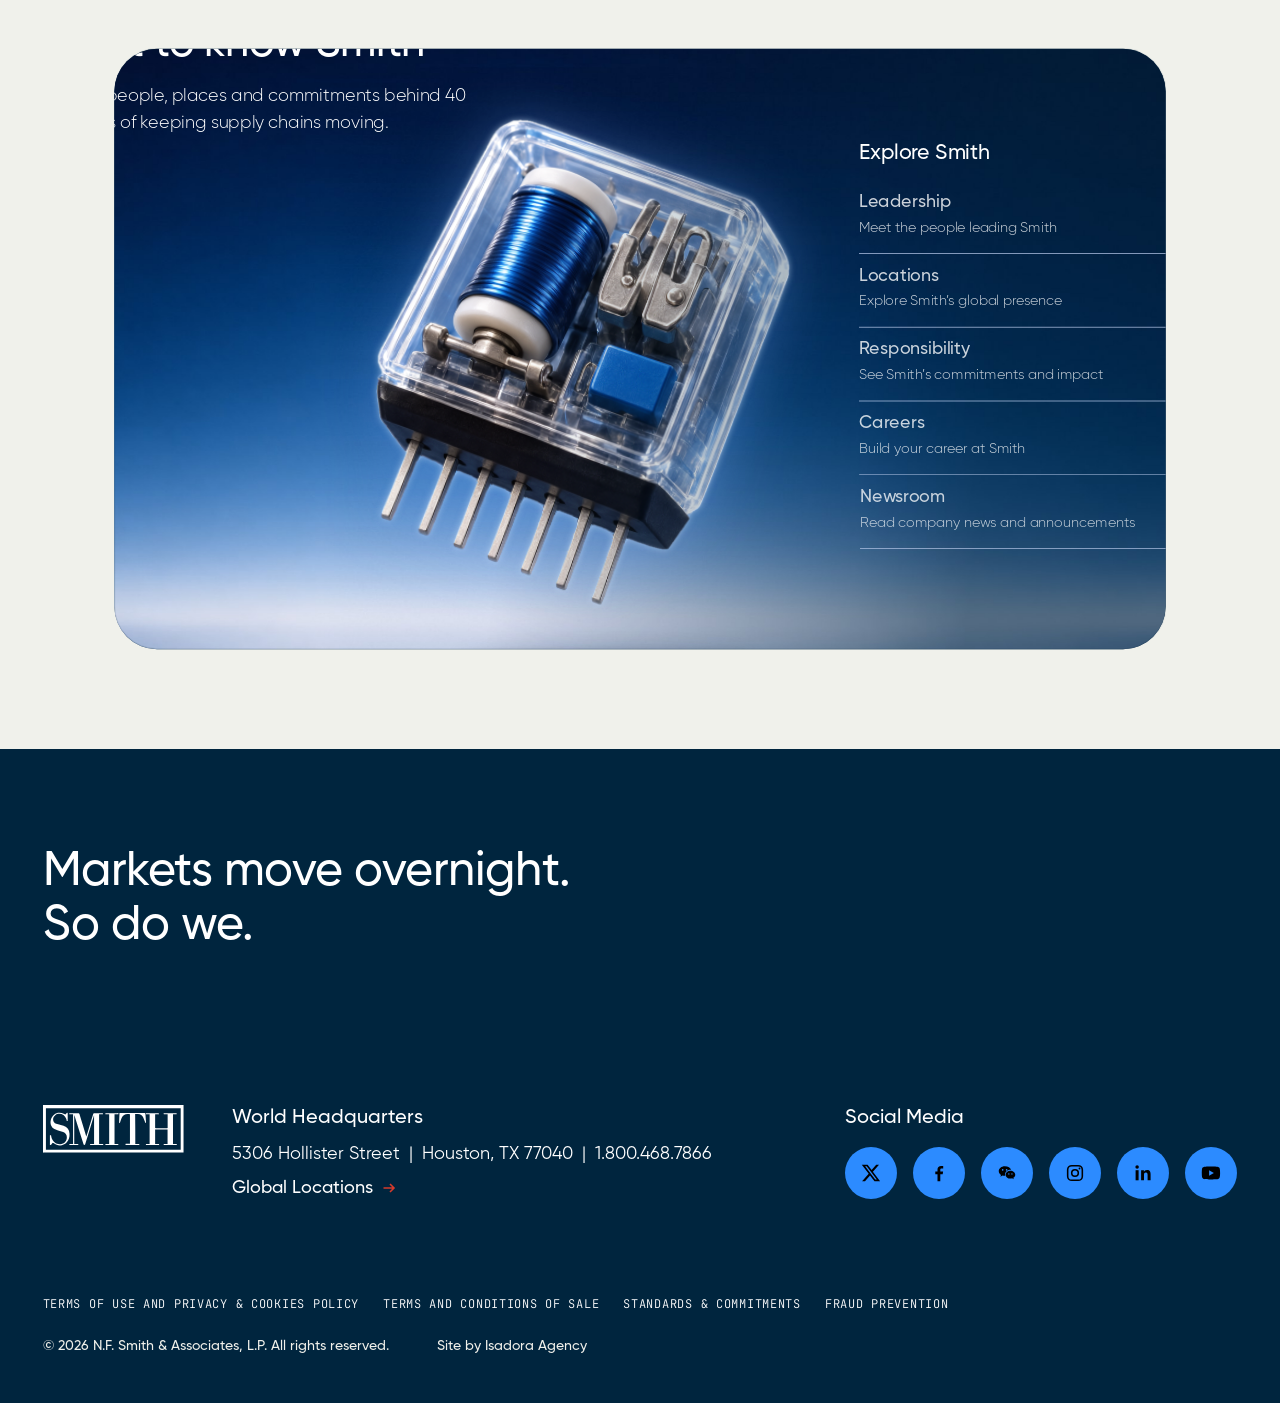
==== commit df6f9c1a: "About v2: white arrows on the hero timeline controls Co-Authored-By: Claude Opus 5.5 <noreply@anthro" ====
--- a/company/about-v2/index.html
+++ b/company/about-v2/index.html
@@ -15,7 +15,7 @@
 
   <link rel="stylesheet" href="../../vendor/lenis.css" />
   <link rel="stylesheet" href="../../css/style.css?v=53" />
-  <link rel="stylesheet" href="../../css/about-v2.css?v=10" />
+  <link rel="stylesheet" href="../../css/about-v2.css?v=11" />
 </head>
 <body class="page-about">
 
--- a/css/about-v2.css
+++ b/css/about-v2.css
@@ -51,12 +51,12 @@
 .dp__btn {
   width: 56px; height: 56px; border-radius: 50%;
   display: grid; place-items: center;
-  border: 1.5px solid #fff; background: transparent; color: var(--red);
+  border: 1.5px solid #fff; background: transparent; color: #fff;
   cursor: pointer; transition: background .25s, border-color .25s, opacity .25s, transform .25s;
 }
 .dp__btn svg { width: 20px; height: 20px; fill: none; stroke: currentColor; stroke-width: 1.6; stroke-linecap: round; stroke-linejoin: round; }
 .dp__btn--prev svg { transform: rotate(180deg); }
-.dp__btn:hover:not(:disabled) { background: #fff; }
+.dp__btn:hover:not(:disabled) { background: #fff; color: var(--navy); }
 .dp__btn:active:not(:disabled) { transform: scale(.94); }
 .dp__btn:disabled { opacity: .3; cursor: default; }
 .dp__btn:focus-visible { outline: 2px solid var(--blue); outline-offset: 3px; }
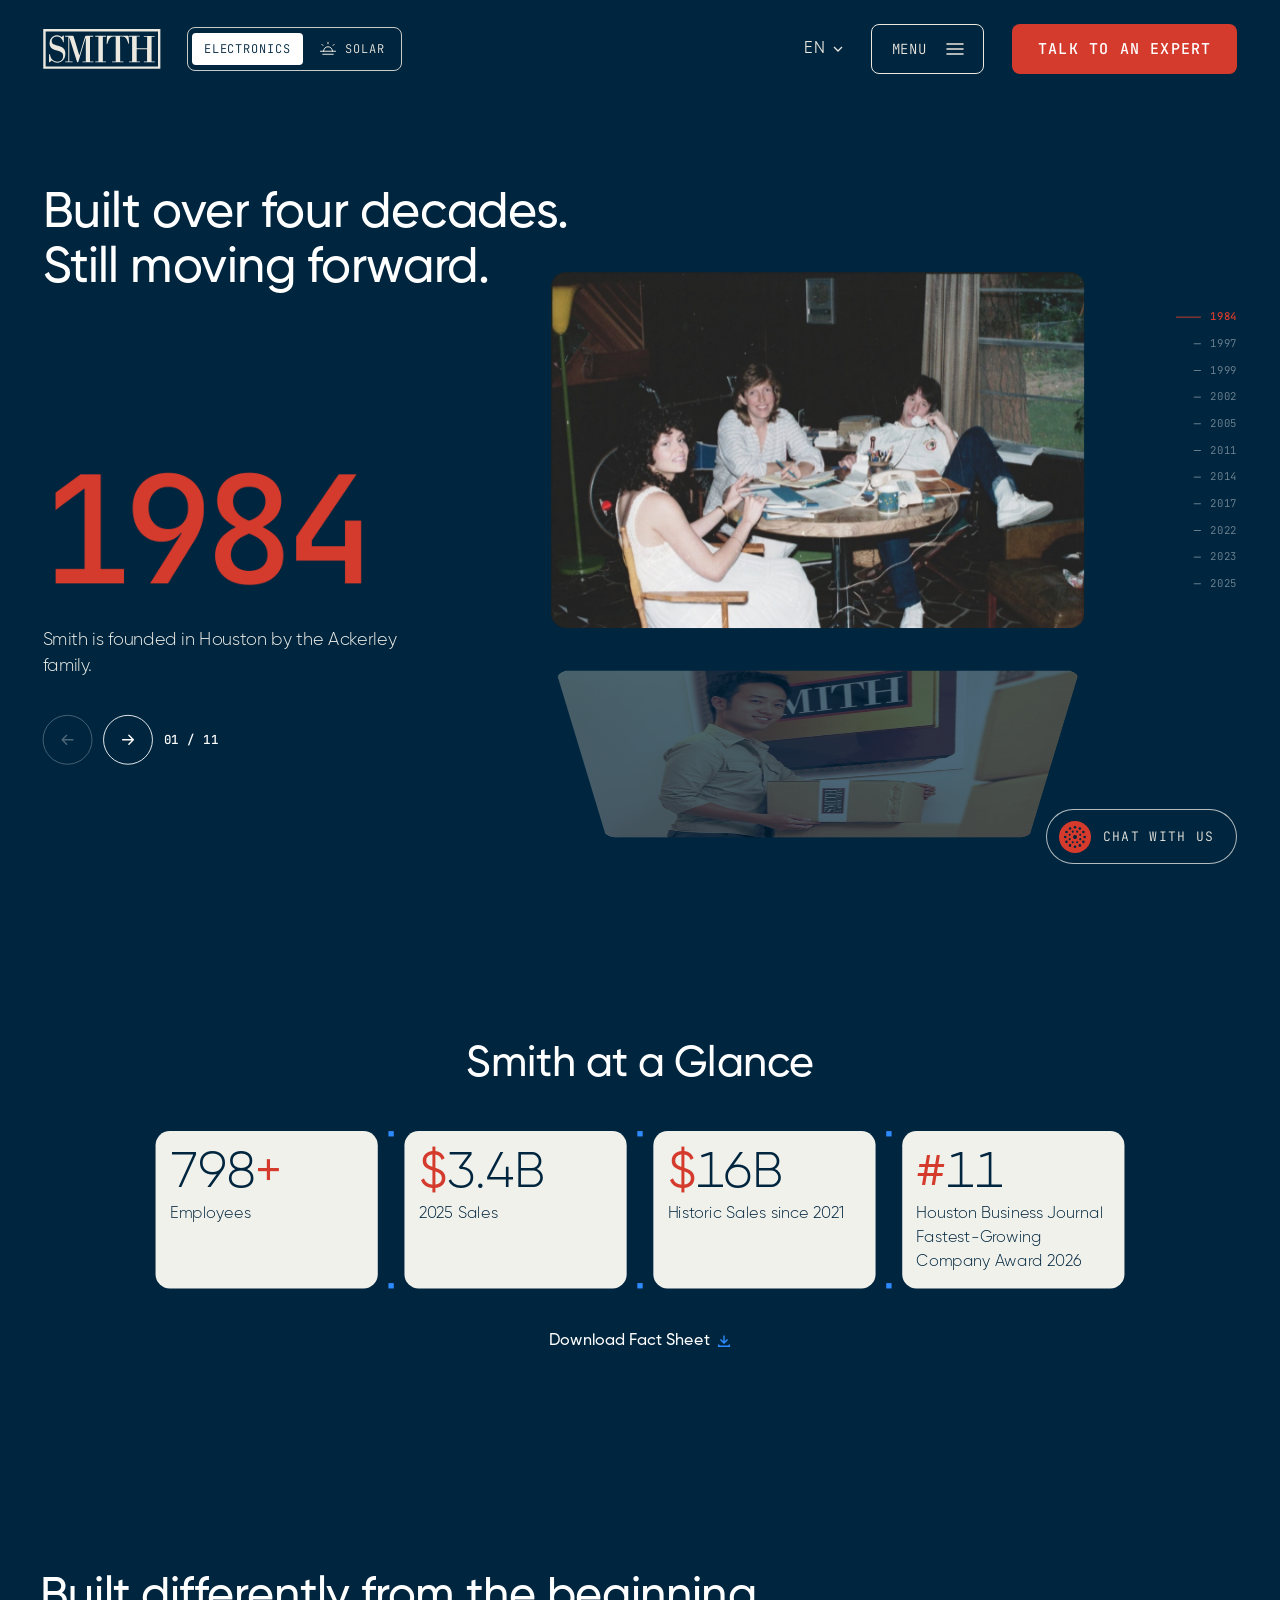
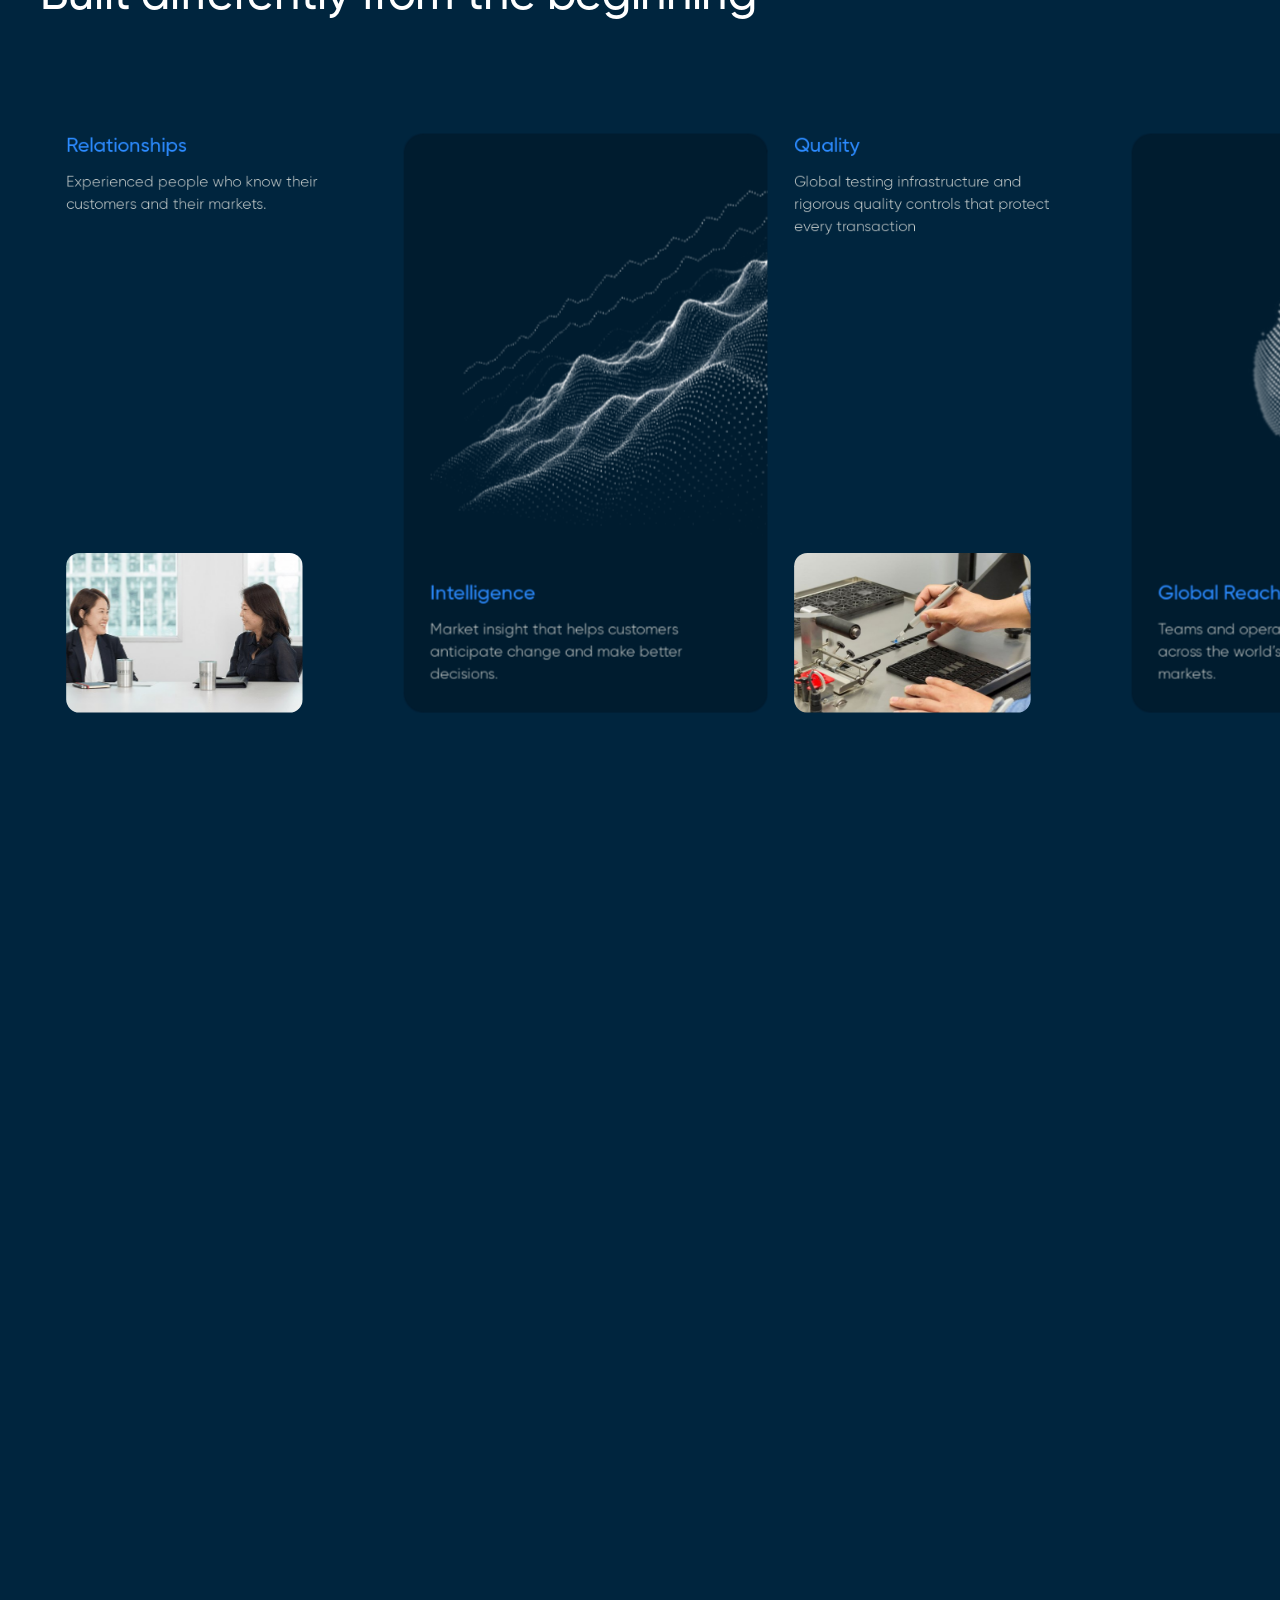
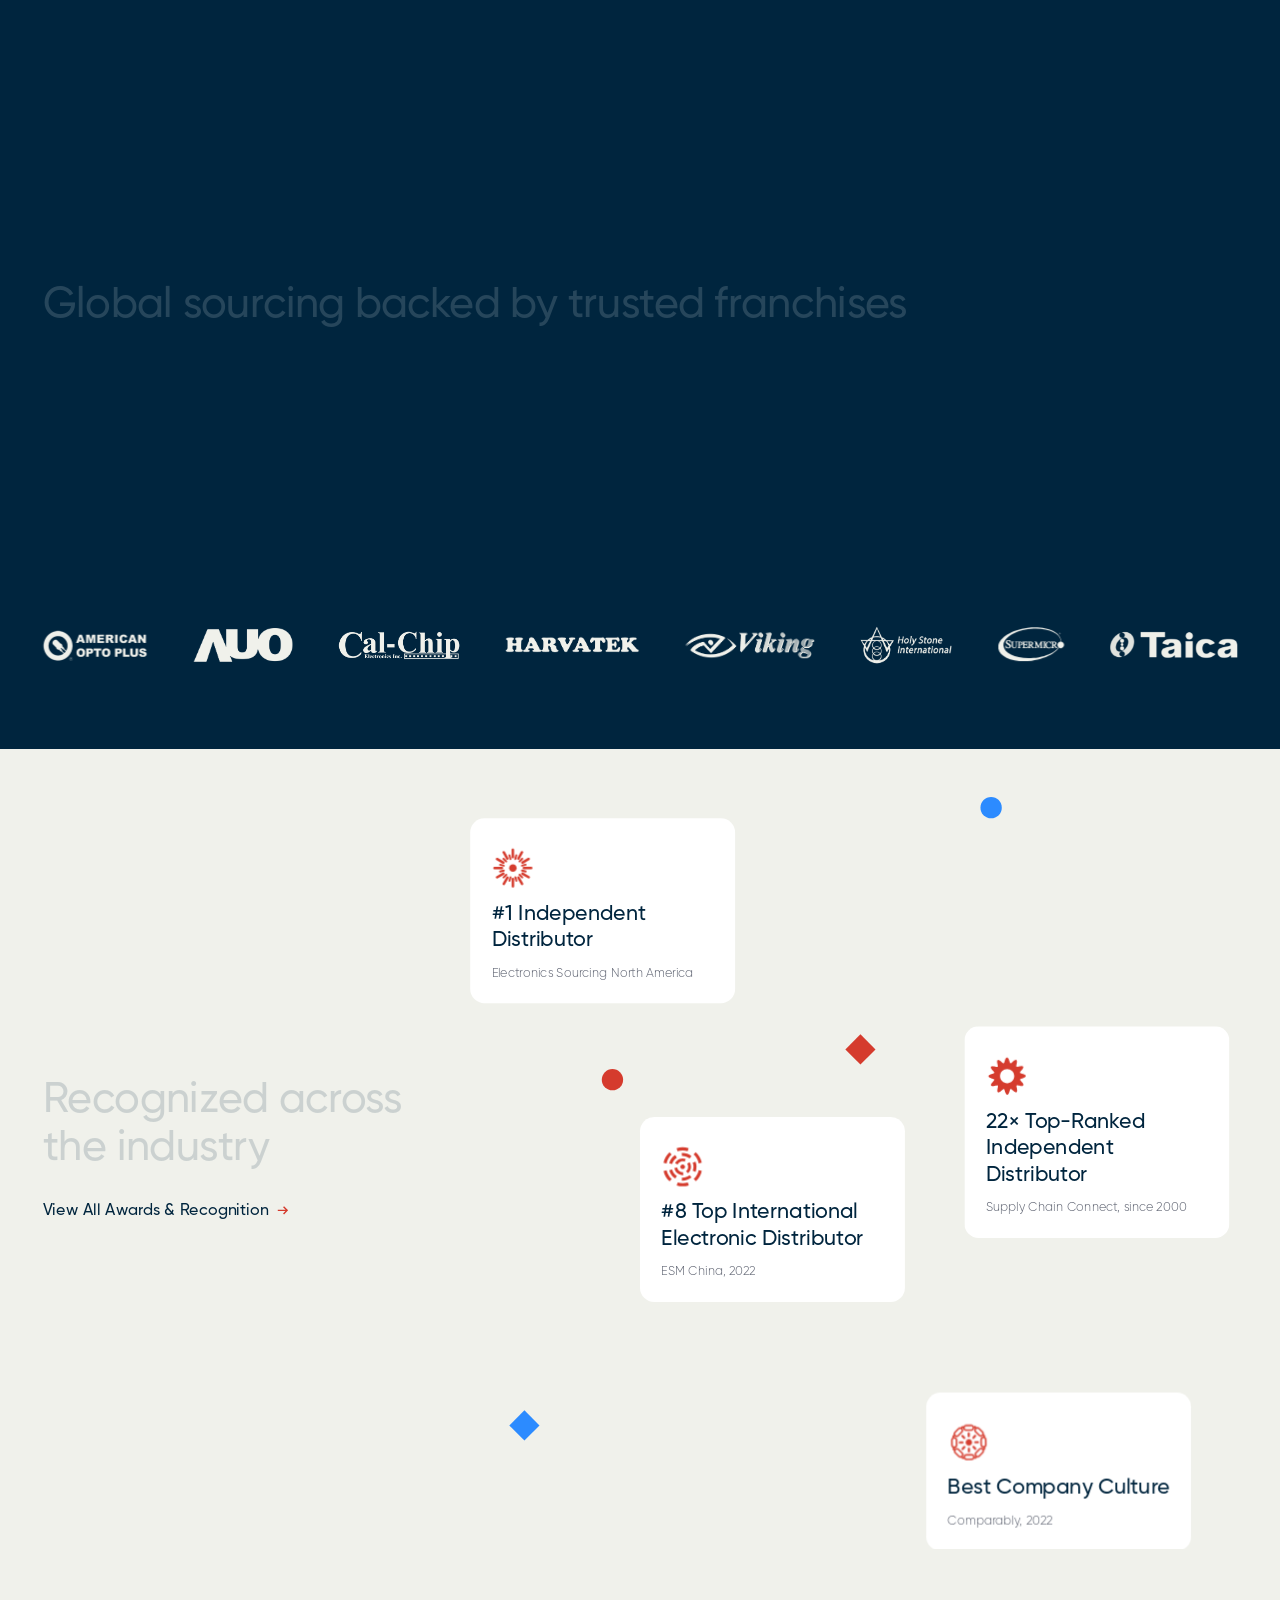
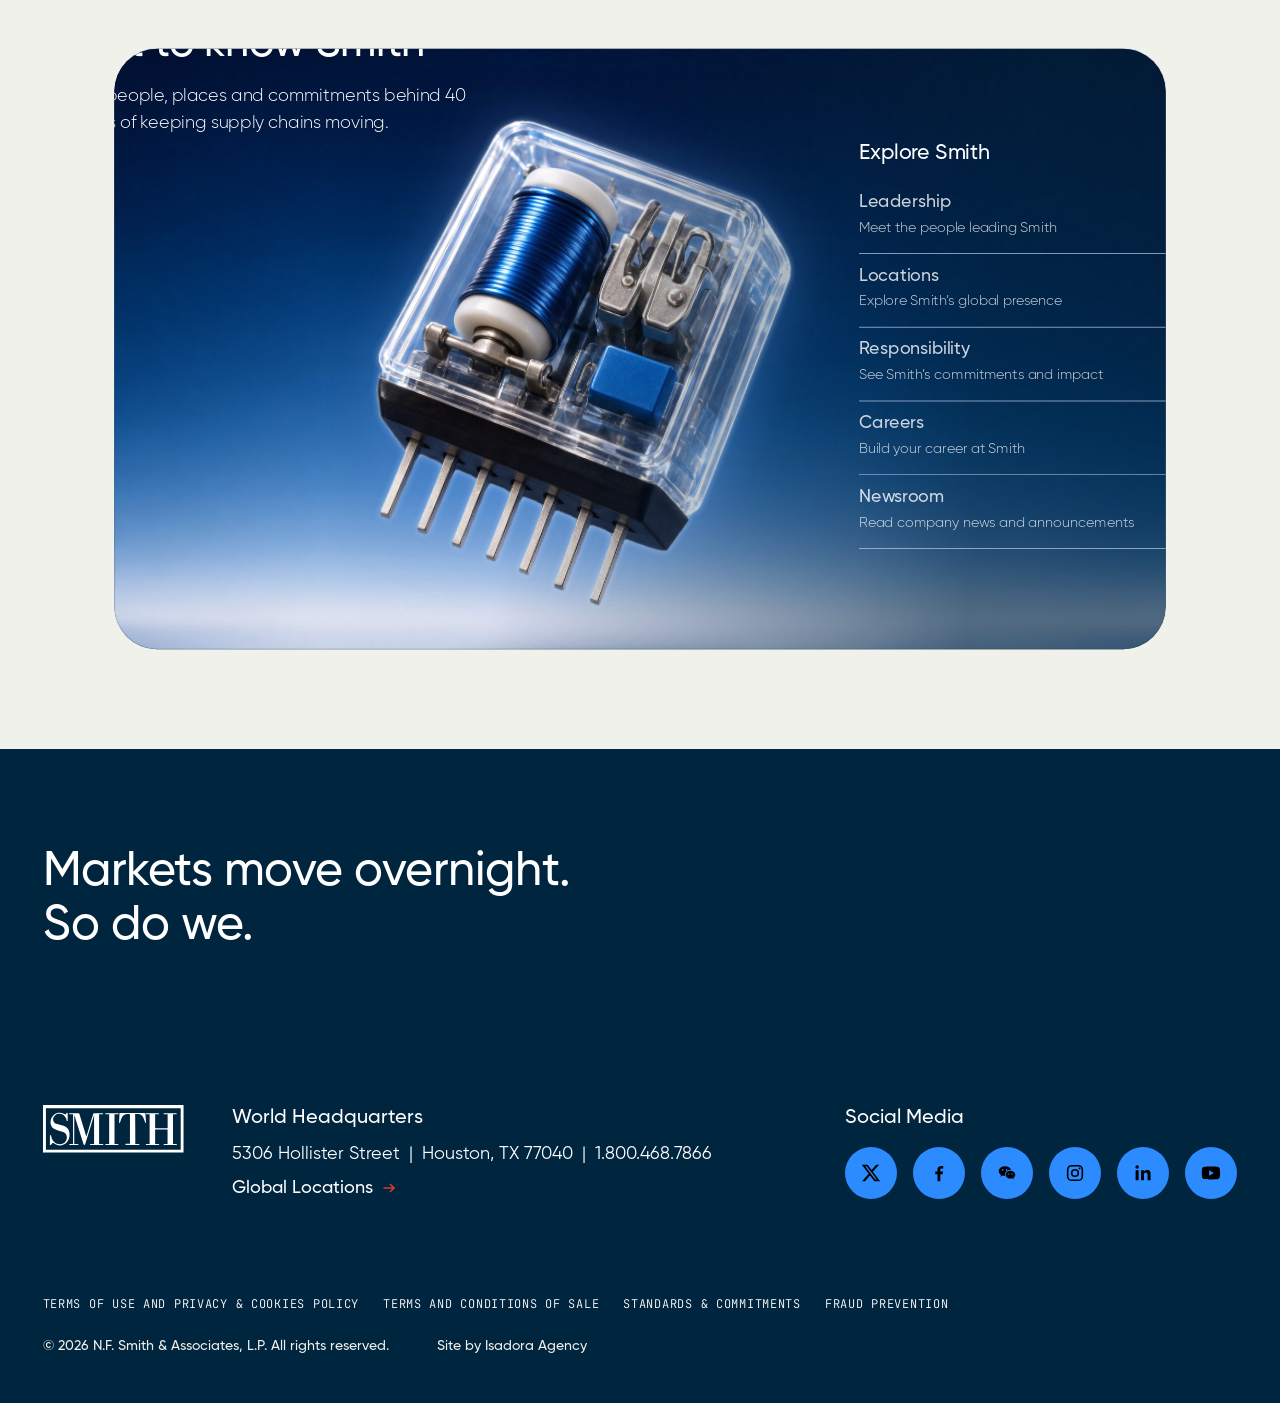
==== commit 4fa72b2e: "About v2: update Built differently photos to match Figma Co-Authored-By: Claude Opus 5.5 <noreply@an" ====
--- a/company/about-v2/index.html
+++ b/company/about-v2/index.html
@@ -162,7 +162,7 @@
         <div class="proven__track" id="provenTrack">
           <article class="pcol">
             <div class="pcol__entry"><h3 class="pcol__title">Relationships</h3><p class="pcol__text">Experienced people who know their customers and their markets.</p></div>
-            <figure class="pcol__photo"><img src="../../assets/img/about-v2/relationships.jpg" alt="A Smith trader reviewing parts with a customer" loading="lazy" /></figure>
+            <figure class="pcol__photo"><img src="../../assets/img/about-v2/relationships-2.jpg" alt="Two Smith colleagues in conversation at a meeting table" loading="lazy" /></figure>
           </article>
           <article class="pcol pcol--card">
             <img class="pcol__dots" src="../../assets/img/about-v2/intelligence-dots.jpg" alt="" loading="lazy" />
@@ -170,7 +170,7 @@
           </article>
           <article class="pcol">
             <div class="pcol__entry"><h3 class="pcol__title">Quality</h3><p class="pcol__text">Global testing infrastructure and rigorous quality controls that protect every transaction</p></div>
-            <figure class="pcol__photo"><img src="../../assets/img/about-v2/quality.jpg" alt="Smith engineers inspecting components under microscopes" loading="lazy" /></figure>
+            <figure class="pcol__photo"><img src="../../assets/img/about-v2/quality-2.jpg" alt="A Smith technician testing components at a test fixture" loading="lazy" /></figure>
           </article>
           <article class="pcol pcol--card">
             <img class="pcol__dots pcol__dots--globe" src="../../assets/img/about-v2/globe-dots.jpg" alt="" loading="lazy" />
@@ -178,7 +178,7 @@
           </article>
           <article class="pcol">
             <div class="pcol__entry"><h3 class="pcol__title">Stability</h3><p class="pcol__text">Privately held, financially strong, and built to make decisions for the long term.</p></div>
-            <figure class="pcol__photo"><img src="../../assets/img/about-v2/stability.jpg" alt="Smith’s Houston facility" loading="lazy" /></figure>
+            <figure class="pcol__photo"><img src="../../assets/img/about-v2/stability-2.jpg" alt="Two Smith colleagues talking in the office" loading="lazy" /></figure>
           </article>
         </div>
       </div>
